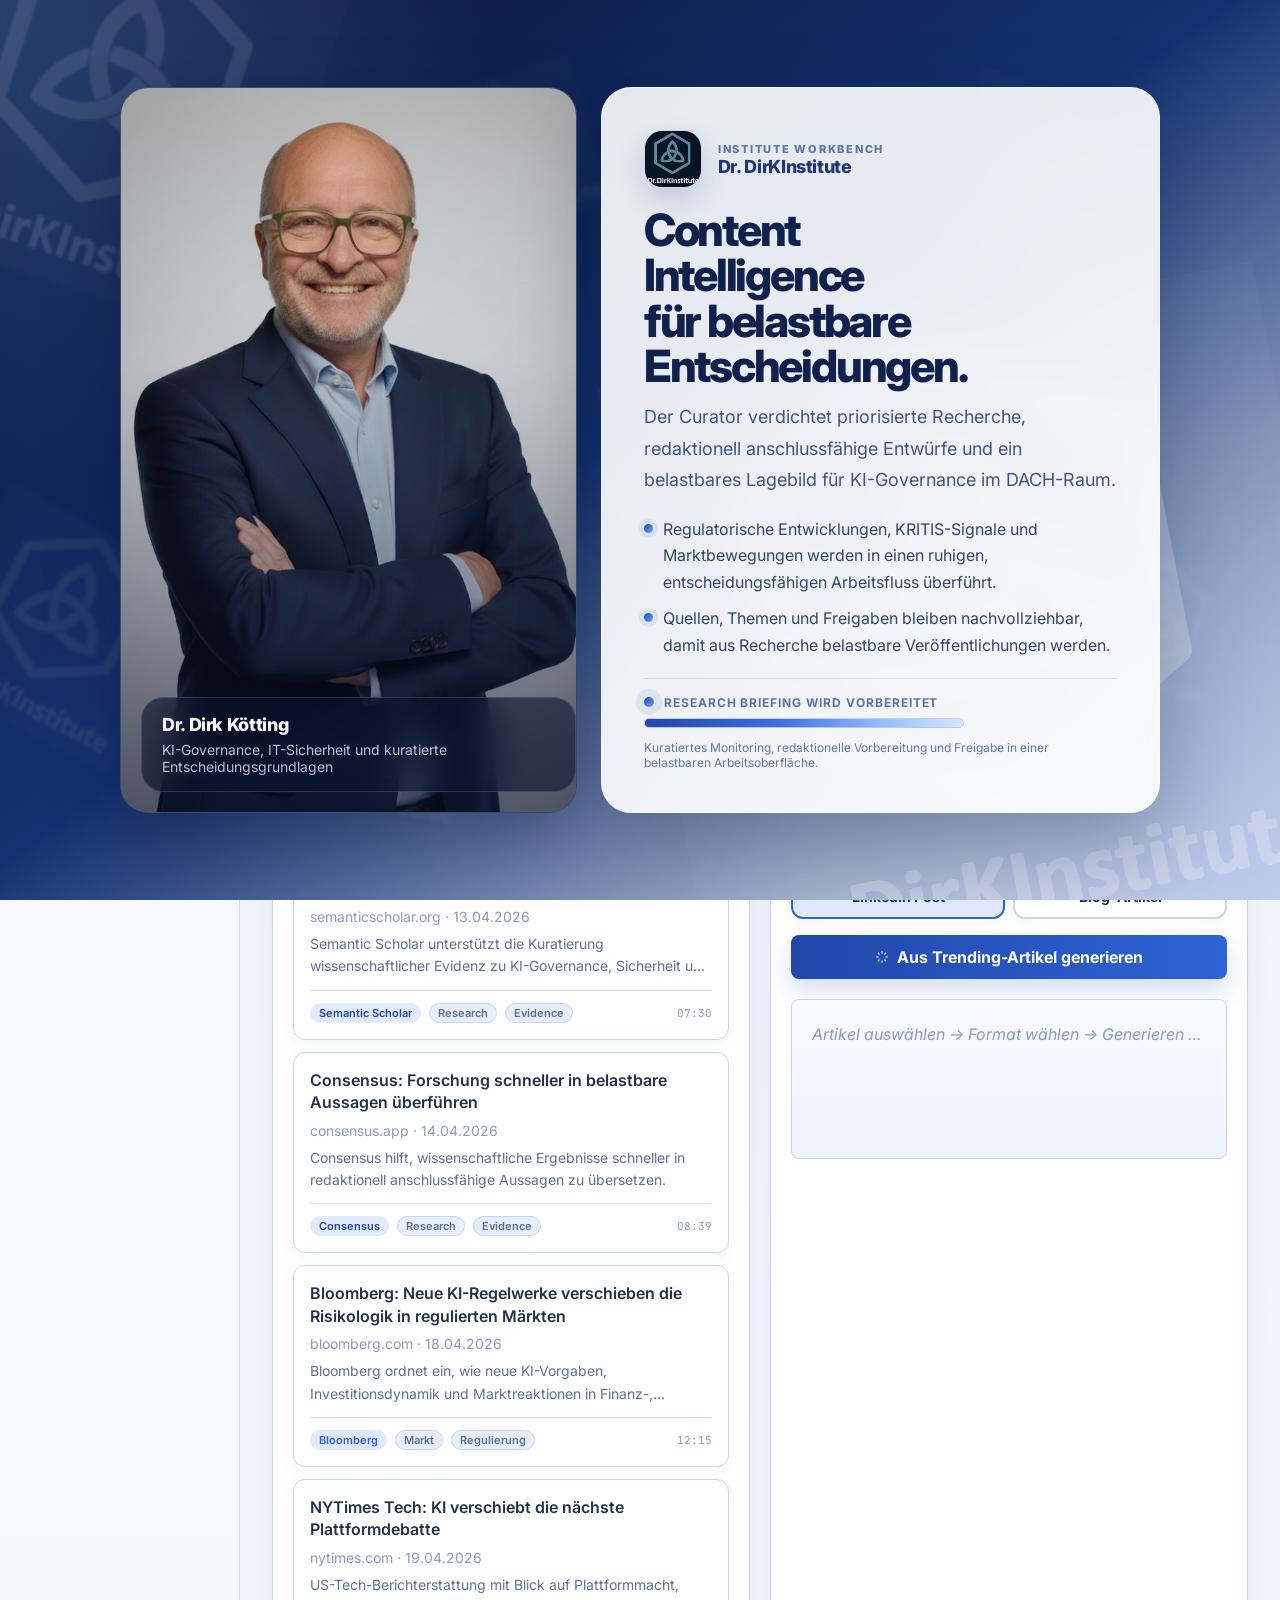
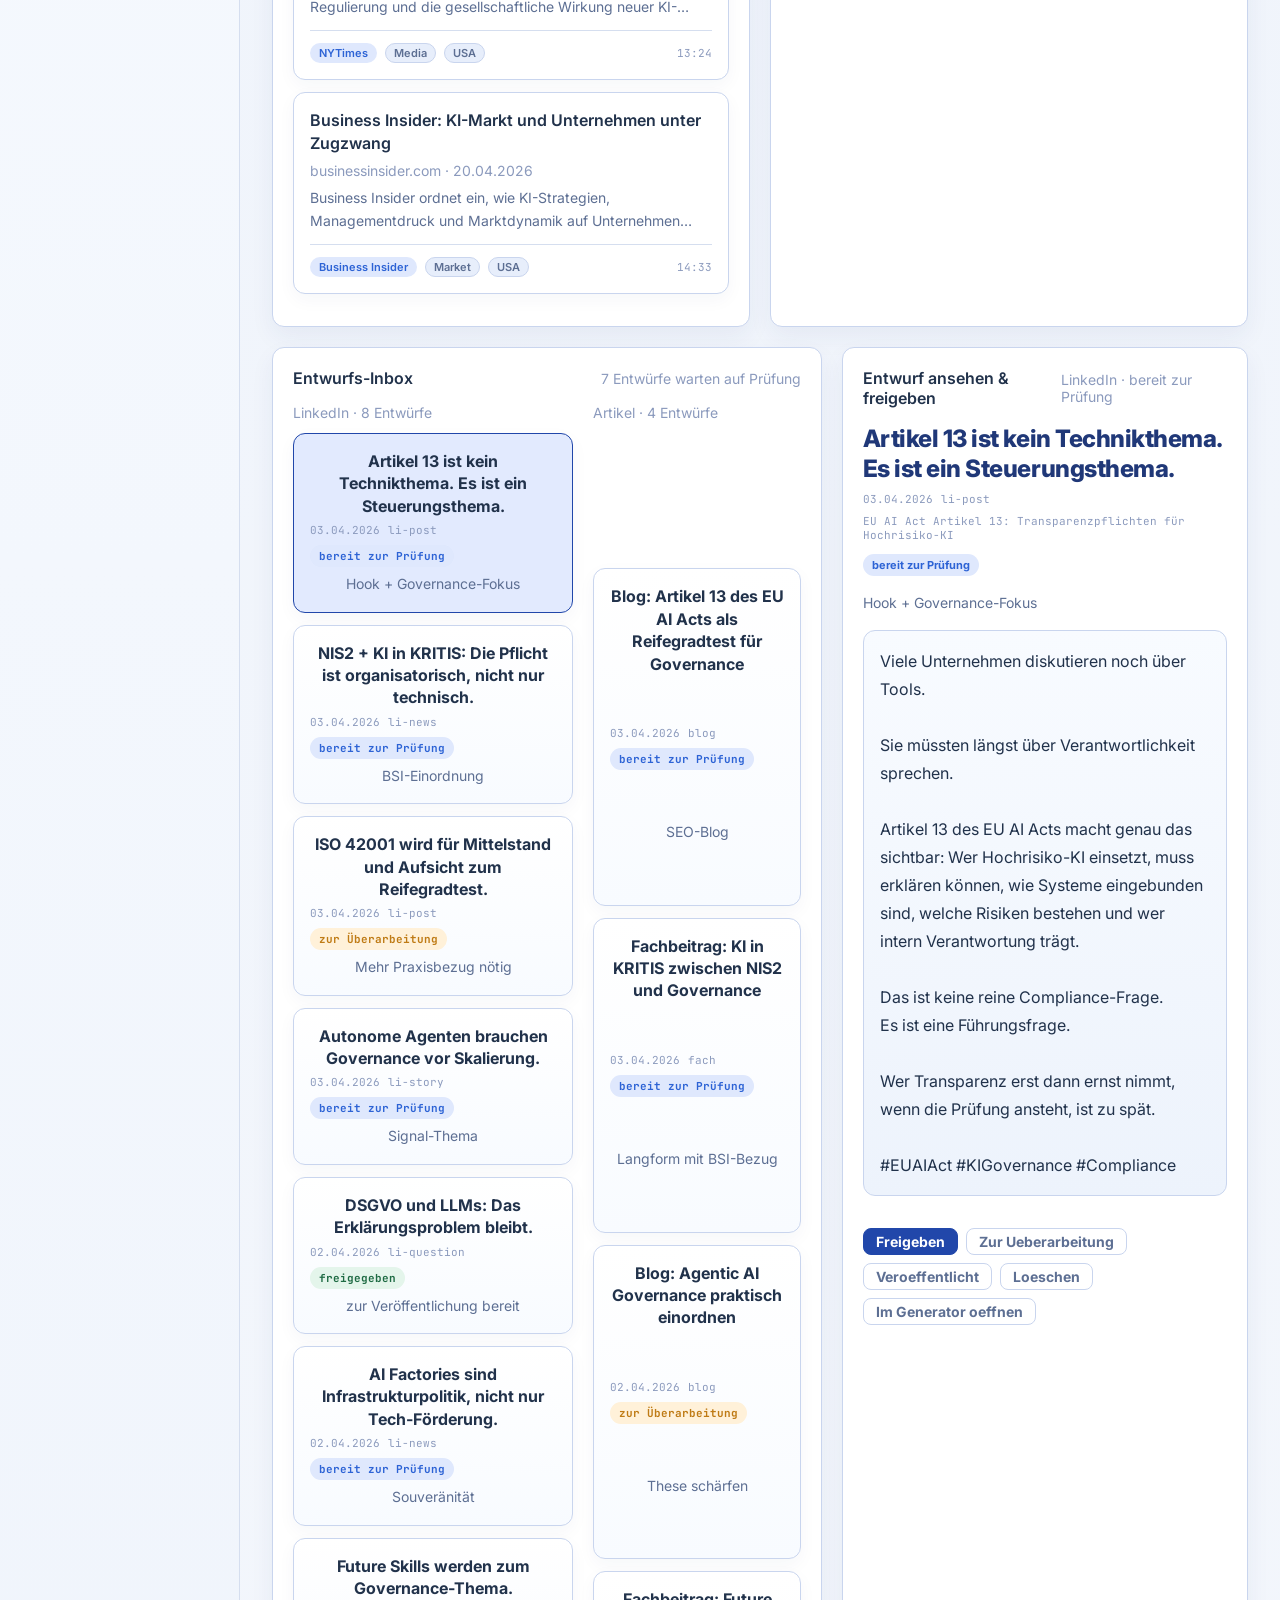
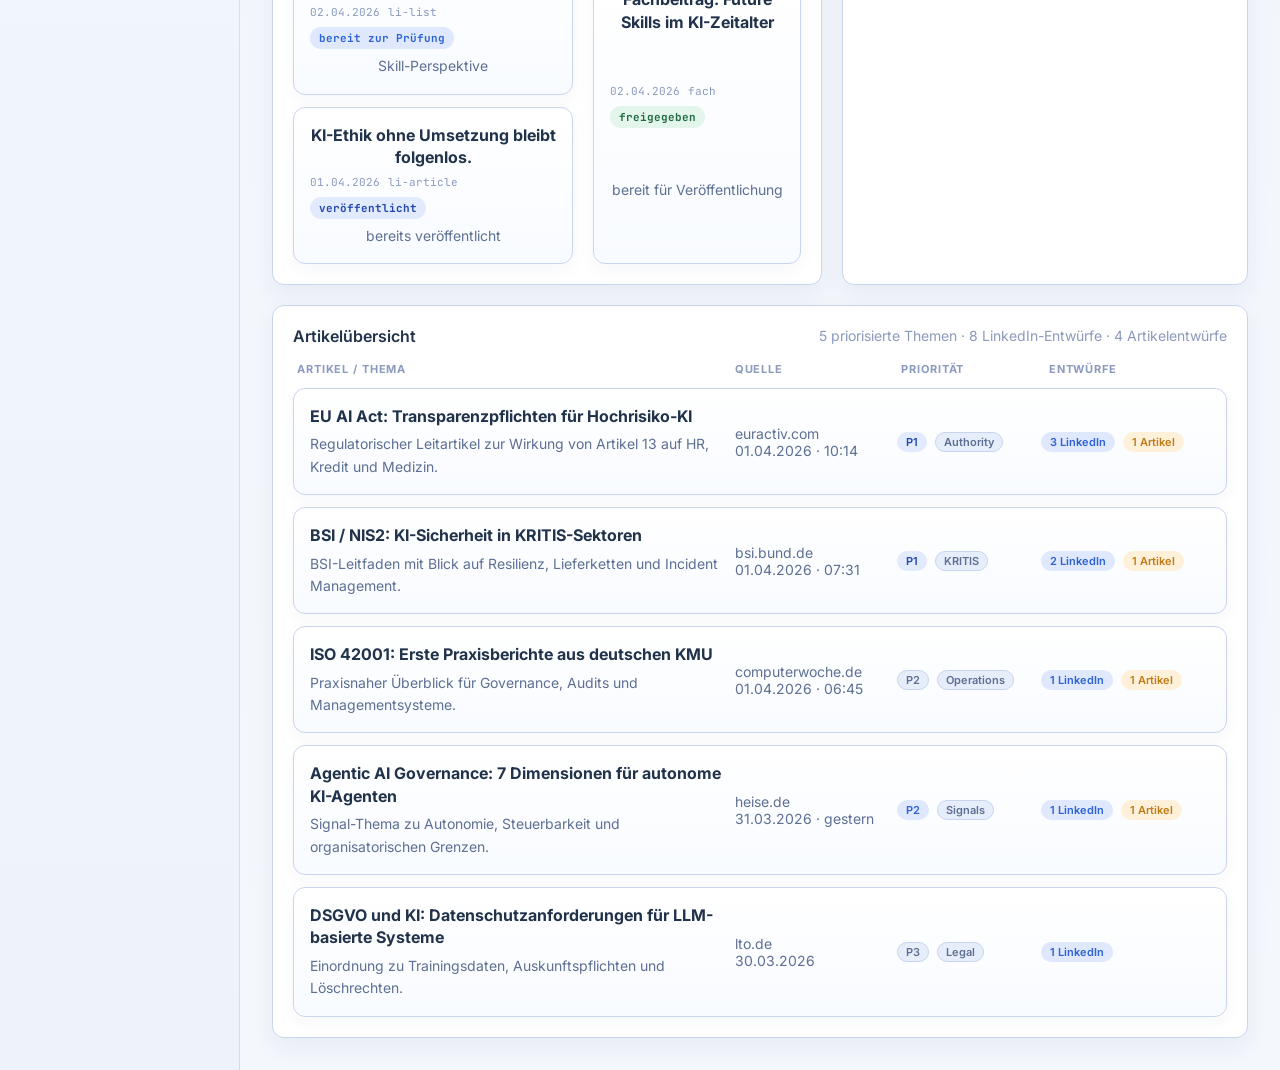
==== index.html @ 3368ce38 "Auto-generate inbox cards for tracked sources" ====
<!DOCTYPE html>
<html lang="de" data-theme="light">
<head>
<meta charset="UTF-8">
<meta name="viewport" content="width=device-width, initial-scale=1.0">
<title>KI Governance Curator</title>
<link rel="icon" type="image/png" href="./assets/favicon.png">
<link rel="preconnect" href="https://fonts.googleapis.com">
<link rel="preconnect" href="https://fonts.gstatic.com" crossorigin>
<link href="https://fonts.googleapis.com/css2?family=Inter:wght@300..700&family=JetBrains+Mono:wght@400;600&display=swap" rel="stylesheet">
<style>
:root,[data-theme="light"]{
  --color-bg:#eef3fb;--color-surface:#ffffff;--color-surface-2:#f8faff;
  --color-surface-offset:#e7eefb;--color-surface-dynamic:#dfe8f8;
  --color-divider:#d5deef;--color-border:#c9d5ee;
  --color-text:#21324b;--color-text-muted:#5d6f93;--color-text-faint:#8b9abd;
  --color-text-inverse:#ffffff;
  --color-primary:#2147aa;--color-primary-hover:#18378a;--color-primary-hl:#e2eafe;
  --color-blue:#2d63d5;--color-blue-hover:#214fb3;--color-blue-hl:#dfe8fd;
  --color-gold:#bf7b15;--color-gold-hl:#fff1d9;
  --shadow-sm:0 10px 24px rgba(27,53,120,0.06);
  --shadow-md:0 18px 36px rgba(27,53,120,0.12);
  --radius-sm:0.375rem;--radius-md:0.5rem;--radius-lg:0.75rem;--radius-xl:1rem;--radius-full:9999px;
  --font-body:'Inter','Helvetica Neue',sans-serif;--font-mono:'JetBrains Mono',monospace;
  --text-xs:clamp(0.75rem,0.7rem + 0.25vw,0.875rem);
  --text-sm:clamp(0.875rem,0.8rem + 0.35vw,1rem);
  --text-base:clamp(1rem,0.95rem + 0.25vw,1.125rem);
  --text-lg:clamp(1.125rem,1rem + 0.75vw,1.5rem);
  --text-xl:clamp(1.5rem,1.2rem + 1.25vw,2.25rem);
  --space-1:.25rem;--space-2:.5rem;--space-3:.75rem;--space-4:1rem;
  --space-5:1.25rem;--space-6:1.5rem;--space-8:2rem;--space-10:2.5rem;--space-12:3rem;
  --t:180ms cubic-bezier(0.16,1,0.3,1);
}
[data-theme="dark"]{
  --color-bg:#0f1730;--color-surface:#162042;--color-surface-2:#1a2954;
  --color-surface-offset:#22315e;--color-surface-dynamic:#2b3d72;
  --color-divider:#32457f;--color-border:#3d5190;
  --color-text:#eef3ff;--color-text-muted:#b6c4ea;--color-text-faint:#7f92c7;
  --color-text-inverse:#ffffff;
  --color-primary:#7ea2ff;--color-primary-hover:#6890f4;--color-primary-hl:#20346c;
  --color-blue:#9ab7ff;--color-blue-hover:#80a3ff;--color-blue-hl:#223765;
  --color-gold:#f0bc5a;--color-gold-hl:#4f3b16;
  --shadow-sm:0 10px 24px rgba(0,0,0,0.22);--shadow-md:0 18px 36px rgba(0,0,0,0.3);
}
*,*::before,*::after{box-sizing:border-box;margin:0;padding:0;}
html{-webkit-font-smoothing:antialiased;scroll-behavior:smooth;}
body{min-height:100dvh;font-family:var(--font-body);font-size:var(--text-sm);color:var(--color-text);background:var(--color-bg);display:flex;flex-direction:column;}
a,button,[role="button"],input,select,textarea{transition:color var(--t),background var(--t),border-color var(--t),box-shadow var(--t);}
button{cursor:pointer;background:none;border:none;font:inherit;color:inherit;}
input,select,textarea{font:inherit;color:inherit;}
h1,h2,h3,h4{text-wrap:balance;line-height:1.2;}

.splash-active{overflow:hidden;}
.splash-screen{position:fixed;inset:0;z-index:2400;display:grid;place-items:center;padding:var(--space-6);overflow:hidden;background:
  radial-gradient(circle at top left, rgba(108,165,255,0.28), transparent 32%),
  radial-gradient(circle at bottom right, rgba(33,71,170,0.24), transparent 30%),
  linear-gradient(145deg, #09132f 0%, #133271 48%, #eff4ff 100%);
  transition:opacity .7s ease, visibility .7s ease;
}
.splash-screen.is-hidden{opacity:0;visibility:hidden;pointer-events:none;}
.splash-watermark{position:absolute;aspect-ratio:1/1;filter:grayscale(1) brightness(1.85) contrast(1.12);mix-blend-mode:screen;pointer-events:none;transform-origin:center;z-index:0;}
.splash-watermark.primary{right:-3vw;bottom:-8vh;width:min(52vw,680px);opacity:.25;filter:grayscale(1) brightness(2.05) contrast(1.16);transform:rotate(-11deg);}
.splash-watermark.secondary{left:-6vw;top:-9vh;width:min(32vw,380px);opacity:.13;filter:grayscale(1) brightness(1.7) contrast(1.02) blur(1px);transform:rotate(18deg);}
.splash-watermark.tertiary{right:28vw;top:32vh;width:min(18vw,220px);opacity:.1;filter:grayscale(1) brightness(1.65) contrast(1) blur(1.5px);transform:rotate(-6deg);}
.splash-watermark.quaternary{left:18vw;bottom:8vh;width:min(22vw,260px);opacity:.09;filter:grayscale(1) brightness(1.6) contrast(.98) blur(2px);transform:rotate(10deg);}
.splash-watermark.quinary{right:12vw;top:10vh;width:min(16vw,180px);opacity:.11;filter:grayscale(1) brightness(1.8) contrast(1.04) blur(.8px);transform:rotate(22deg);}
.splash-watermark.senary{left:34vw;top:8vh;width:min(14vw,160px);opacity:.08;filter:grayscale(1) brightness(1.55) contrast(.96) blur(2px);transform:rotate(-18deg);}
.splash-watermark.septenary{left:-4vw;bottom:18vh;width:min(20vw,220px);opacity:.09;filter:grayscale(1) brightness(1.62) contrast(.98) blur(1.6px);transform:rotate(28deg);}
.splash-watermark.octonary{right:4vw;bottom:22vh;width:min(13vw,150px);opacity:.08;filter:grayscale(1) brightness(1.55) contrast(.96) blur(2.2px);transform:rotate(14deg);}
.splash-watermark img{width:100%;height:100%;object-fit:contain;display:block;}
.splash-shell{position:relative;z-index:1;width:min(1040px,100%);display:grid;grid-template-columns:minmax(260px,.9fr) minmax(320px,1.1fr);gap:var(--space-6);align-items:stretch;}
.splash-logo-stage{position:relative;min-height:460px;border-radius:28px;overflow:hidden;border:1px solid rgba(255,255,255,0.16);background:
  radial-gradient(circle at 50% 44%, rgba(180,207,255,0.34), transparent 24%),
  radial-gradient(circle at 50% 50%, rgba(83,124,221,0.28), transparent 46%),
  linear-gradient(160deg, rgba(10,23,58,0.98) 0%, rgba(20,45,102,0.94) 52%, rgba(14,30,69,0.98) 100%);
  box-shadow:0 28px 70px rgba(3,11,35,0.34);display:none;padding:var(--space-8);align-items:center;justify-items:center;
}
.splash-logo-glow{position:absolute;inset:16% 16%;border-radius:999px;background:radial-gradient(circle, rgba(158,191,255,0.38) 0%, rgba(158,191,255,0.12) 38%, transparent 72%);filter:blur(18px);}
.splash-logo-stack{position:relative;z-index:1;display:grid;justify-items:center;align-content:center;gap:var(--space-6);width:min(100%,760px);text-align:center;}
.splash-logo-hero{display:grid;place-items:center;width:min(100%,320px);aspect-ratio:1/1;border-radius:32px;border:1px solid rgba(255,255,255,0.14);background:rgba(255,255,255,0.06);backdrop-filter:blur(10px);box-shadow:inset 0 0 0 1px rgba(255,255,255,0.05), 0 22px 44px rgba(5,14,41,0.34);}
.splash-logo-hero img{width:min(64%,220px);aspect-ratio:1/1;object-fit:contain;filter:drop-shadow(0 18px 34px rgba(132,174,255,0.24));}
.splash-logo-copy{display:grid;gap:10px;max-width:40ch;justify-items:center;}
.splash-logo-title{font-size:clamp(1.35rem,1.1rem + .8vw,1.95rem);font-weight:800;letter-spacing:-.03em;color:#f4f7ff;}
.splash-logo-text{font-size:var(--text-sm);line-height:1.65;color:rgba(244,247,255,0.78);}
.splash-logo-content{display:grid;gap:var(--space-5);width:min(100%,700px);padding:clamp(1.5rem,1rem + 1vw,2.25rem);border-radius:30px;background:rgba(255,255,255,0.9);border:1px solid rgba(255,255,255,0.48);backdrop-filter:blur(20px);box-shadow:0 30px 80px rgba(8,18,48,0.26);text-align:left;}
.splash-logo-content .splash-brand,
.splash-logo-content .splash-copy,
.splash-logo-content .splash-points,
.splash-logo-content .splash-footer{width:100%;}
.splash-logo-only .splash-shell{grid-template-columns:minmax(0,1fr);justify-items:center;}
.splash-logo-only .splash-logo-stage{display:grid;width:min(100%,900px);padding:clamp(2rem,1.25rem + 2vw,3rem);}
.splash-logo-only .splash-logo-stack{width:min(100%,760px);gap:var(--space-8);}
.splash-logo-only .splash-logo-content{gap:var(--space-5);width:min(100%,640px);padding:0;background:none;border:none;backdrop-filter:none;box-shadow:none;text-align:center;}
.splash-logo-only .splash-logo-content .splash-brand{display:none;}
.splash-logo-only .splash-logo-content .splash-copy{justify-items:center;}
.splash-logo-only .splash-logo-content .splash-title{max-width:10ch;color:#f4f7ff;text-shadow:0 10px 34px rgba(5,14,41,0.28);}
.splash-logo-only .splash-logo-content .splash-text{max-width:34ch;text-align:center;color:rgba(244,247,255,0.86);}
.splash-logo-only .splash-logo-content .splash-points{width:min(100%,560px);justify-self:center;}
.splash-logo-only .splash-logo-content .splash-point{text-align:left;color:rgba(244,247,255,0.82);}
.splash-logo-only .splash-logo-content .splash-point::before{box-shadow:0 0 0 5px rgba(108,165,255,0.18);}
.splash-logo-only .splash-logo-content .splash-footer{width:min(100%,560px);justify-self:center;}
.splash-logo-only .splash-logo-content .splash-status-line{color:#9ebeff;}
.splash-logo-only .splash-logo-content .splash-meta{color:rgba(244,247,255,0.68);}
.splash-logo-only .splash-logo-content .splash-progress{background:linear-gradient(180deg,rgba(88,115,185,.44) 0%, rgba(121,149,220,.28) 100%);border-color:rgba(159,191,255,.24);}
.splash-logo-only .splash-portrait{display:none;}
.splash-logo-only .splash-logo-stage{display:grid;}
.splash-logo-only .splash-card{display:none;}
.splash-portrait{position:relative;min-height:460px;border-radius:28px;overflow:hidden;border:1px solid rgba(255,255,255,0.16);background:#132858;box-shadow:0 28px 70px rgba(3,11,35,0.34);}
.splash-portrait img{width:100%;height:100%;object-fit:cover;display:block;}
.splash-portrait::after{content:"";position:absolute;inset:0;background:linear-gradient(180deg, rgba(9,19,47,0.02) 0%, rgba(9,19,47,0.12) 38%, rgba(9,19,47,0.56) 100%);}
.splash-portrait-badge{position:absolute;left:var(--space-5);bottom:var(--space-5);z-index:1;display:grid;gap:6px;padding:var(--space-4) var(--space-5);border-radius:22px;background:rgba(9,19,47,0.58);backdrop-filter:blur(18px);border:1px solid rgba(255,255,255,0.14);color:#f4f7ff;}
.splash-portrait-badge strong{font-size:var(--text-base);font-weight:800;letter-spacing:-.02em;}
.splash-portrait-badge span{font-size:var(--text-xs);color:rgba(244,247,255,0.76);}
.splash-card{display:grid;gap:var(--space-5);align-content:center;padding:clamp(1.5rem, 1rem + 2vw, 2.75rem);border-radius:30px;background:rgba(255,255,255,0.9);border:1px solid rgba(255,255,255,0.48);backdrop-filter:blur(20px);box-shadow:0 30px 80px rgba(8,18,48,0.26);}
.splash-brand{display:flex;align-items:center;gap:var(--space-4);}
.splash-brand img{width:58px;height:58px;border-radius:18px;object-fit:cover;border:1px solid rgba(33,71,170,0.1);box-shadow:0 12px 28px rgba(26,53,125,0.18);}
.splash-kicker{font-size:11px;font-weight:800;letter-spacing:.16em;text-transform:uppercase;color:#5d75b0;}
.splash-brand-name{font-size:var(--text-base);font-weight:800;color:#203878;letter-spacing:-.02em;}
.splash-title{font-size:clamp(2rem, 1.5rem + 1.6vw, 3.4rem);font-weight:800;line-height:1.02;letter-spacing:-.05em;color:#0f214c;max-width:12ch;}
.splash-copy{display:grid;gap:var(--space-3);}
.splash-text{font-size:var(--text-base);line-height:1.75;color:#42557f;max-width:52ch;}
.splash-points{display:grid;gap:10px;}
.splash-point{display:flex;align-items:flex-start;gap:10px;font-size:var(--text-sm);line-height:1.65;color:#314669;}
.splash-point::before{content:"";width:9px;height:9px;border-radius:999px;flex:0 0 auto;margin-top:8px;background:linear-gradient(135deg,#2147aa,#6ca5ff);box-shadow:0 0 0 5px rgba(33,71,170,0.08);}
.splash-footer{display:flex;flex-wrap:wrap;align-items:center;justify-content:space-between;gap:var(--space-3);padding-top:var(--space-4);border-top:1px solid rgba(33,71,170,0.12);}
.splash-status{display:grid;gap:8px;min-width:min(320px,100%);}
.splash-status-line{display:flex;align-items:center;gap:10px;font-size:12px;font-weight:700;letter-spacing:.08em;text-transform:uppercase;color:#5a72a8;}
.splash-status-dot{width:10px;height:10px;border-radius:999px;background:linear-gradient(135deg,#2147aa,#6ca5ff);box-shadow:0 0 0 8px rgba(33,71,170,0.08);animation:pulse 1.4s ease-in-out infinite;}
.splash-progress{height:10px;border-radius:999px;background:linear-gradient(180deg,rgba(207,219,247,.98) 0%, rgba(224,233,251,.9) 100%);overflow:hidden;border:1px solid rgba(111,142,214,.28);box-shadow:inset 0 1px 3px rgba(26,53,125,.08);}
.splash-progress > span{display:block;width:100%;height:100%;background:linear-gradient(90deg,#2147aa 0%, #3c6ee0 42%, #8eb7ff 72%, #d9e6ff 100%);box-shadow:0 0 18px rgba(76,120,226,.35);transform-origin:left center;animation:splashLoad 5s cubic-bezier(0.16,1,0.3,1) forwards;}
.splash-meta{font-size:12px;color:#6077ab;}
@keyframes splashLoad{0%{transform:scaleX(.08);opacity:.35;}100%{transform:scaleX(1);opacity:1;}}

.app-layout{display:grid;grid-template-columns:240px 1fr;grid-template-rows:56px 1fr;min-height:100dvh;}
.topbar{grid-column:1/-1;display:flex;align-items:center;justify-content:space-between;padding:0 var(--space-6);border-bottom:1px solid rgba(255,255,255,0.18);background:linear-gradient(90deg,#1c338b 0%,#2b5fd3 100%);box-shadow:0 12px 28px rgba(22,54,130,0.18);color:var(--color-text-inverse);position:sticky;top:0;z-index:100;--color-text-muted:rgba(255,255,255,0.82);--color-text-faint:rgba(255,255,255,0.62);--color-border:rgba(255,255,255,0.18);}
.sidebar{background:linear-gradient(180deg,#f8fbff 0%,#eef3fb 100%);border-right:1px solid var(--color-divider);padding:var(--space-4) 0;overflow-y:auto;}
.main-content{background:linear-gradient(180deg,#eef3fb 0%,#f4f7fc 100%);overflow-y:auto;padding:var(--space-8);}

.topbar-logo{display:flex;align-items:center;gap:var(--space-3);font-weight:700;font-size:var(--text-sm);letter-spacing:-.01em;color:var(--color-text-inverse);}
.topbar-logo-mark{width:48px;height:48px;border-radius:14px;object-fit:cover;border:1px solid rgba(255,255,255,0.18);background:rgba(255,255,255,0.08);box-shadow:0 10px 22px rgba(10,26,72,0.18);}
.brand-lockup{display:grid;gap:2px;}
.brand-kicker{font-size:11px;letter-spacing:.08em;text-transform:uppercase;color:rgba(255,255,255,0.72);}
.brand-name{font-size:var(--text-sm);font-weight:800;line-height:1.1;}
.topbar-actions{display:flex;align-items:center;gap:var(--space-3);}
.theme-toggle{display:flex;align-items:center;justify-content:center;width:36px;height:36px;border-radius:var(--radius-md);border:1px solid var(--color-border);background:rgba(255,255,255,0.08);color:var(--color-text-inverse);backdrop-filter:blur(8px);}
.theme-toggle:hover{background:rgba(255,255,255,0.18);color:var(--color-text-inverse);}
.ghost-btn{display:flex;align-items:center;gap:var(--space-2);padding:var(--space-2) var(--space-4);border:1px solid rgba(255,255,255,0.22);background:rgba(255,255,255,0.08);color:var(--color-text-inverse);border-radius:var(--radius-md);font-size:var(--text-xs);font-weight:700;text-decoration:none;backdrop-filter:blur(8px);}
.ghost-btn:hover{background:rgba(255,255,255,0.18);color:var(--color-text-inverse);}
.run-btn{display:flex;align-items:center;gap:var(--space-2);padding:var(--space-2) var(--space-4);background:#ffffff;color:#2147aa;border-radius:var(--radius-md);font-size:var(--text-xs);font-weight:700;box-shadow:0 8px 20px rgba(12,30,79,0.14);}
.run-btn:hover{background:#eef3ff;color:#18378a;}
.status-dot{width:7px;height:7px;border-radius:var(--radius-full);background:#6fddb0;animation:pulse 1.5s ease-in-out infinite;}
@keyframes pulse{0%,100%{opacity:1;transform:scale(1)}50%{opacity:.5;transform:scale(.85)}}

.sidebar-label{font-size:var(--text-xs);font-weight:600;letter-spacing:.08em;text-transform:uppercase;color:var(--color-text-faint);padding:var(--space-3) var(--space-4) var(--space-2);}
.sidebar-item{display:flex;align-items:center;gap:var(--space-3);padding:var(--space-2) var(--space-4);font-size:var(--text-sm);color:var(--color-text-muted);cursor:pointer;border-radius:0.75rem;margin:0 0.5rem;}
.sidebar-item:hover{background:var(--color-surface-offset);color:var(--color-text);}
.sidebar-item.active{background:var(--color-primary-hl);color:var(--color-primary);font-weight:600;box-shadow:inset 3px 0 0 var(--color-primary);}
.sidebar-divider{height:1px;background:var(--color-divider);margin:var(--space-2) 0;}
.badge{display:inline-flex;align-items:center;padding:0 var(--space-2);height:18px;border-radius:var(--radius-full);font-size:11px;font-weight:700;margin-left:auto;}
.badge-p{background:var(--color-primary-hl);color:var(--color-primary);}
.badge-g{background:var(--color-gold-hl);color:var(--color-gold);}

.page-header{margin-bottom:var(--space-6);}
.page-title{font-size:var(--text-xl);font-weight:800;letter-spacing:-.02em;line-height:1.1;color:#203878;}
.page-subtitle{font-size:var(--text-sm);color:var(--color-text-muted);margin-top:var(--space-2);}

.grid-2{display:grid;grid-template-columns:1fr 1fr;gap:var(--space-5);margin-bottom:var(--space-5);}
.grid-3{display:grid;grid-template-columns:repeat(3,1fr);gap:var(--space-4);margin-bottom:var(--space-5);}
.card{background:var(--color-surface);border:1px solid var(--color-border);border-radius:var(--radius-lg);padding:var(--space-5);box-shadow:var(--shadow-sm);}
.card-header{display:flex;align-items:center;justify-content:space-between;margin-bottom:var(--space-4);}
.card-title{font-size:var(--text-sm);font-weight:600;}

.kpi-card{background:linear-gradient(180deg,#ffffff 0%,#f9fbff 100%);border:1px solid var(--color-border);border-radius:var(--radius-lg);padding:var(--space-5);box-shadow:var(--shadow-sm);}
.kpi-label{font-size:var(--text-xs);font-weight:600;letter-spacing:.06em;text-transform:uppercase;color:var(--color-text-faint);margin-bottom:var(--space-2);}
.kpi-value{font-size:var(--text-xl);font-weight:700;letter-spacing:-.03em;line-height:1;margin-bottom:var(--space-1);}
.kpi-delta{font-size:var(--text-xs);color:var(--color-blue);font-weight:600;}
.kpi-card.link-card{cursor:pointer;}
.kpi-card.link-card:hover{transform:translateY(-1px);box-shadow:var(--shadow-md);border-color:#9db3eb;}

.section-stack{display:grid;gap:var(--space-5);margin-bottom:var(--space-5);}
.draft-grid{display:grid;grid-template-columns:1.15fr .85fr;gap:var(--space-5);}
.draft-list{display:grid;gap:var(--space-3);}
.draft-item{display:grid;gap:6px;padding:var(--space-4);border-radius:var(--radius-lg);background:linear-gradient(180deg,#ffffff 0%,#f8fbff 100%);border:1px solid var(--color-border);cursor:pointer;box-shadow:0 6px 18px rgba(24,46,110,0.04);}
.draft-item:hover{box-shadow:var(--shadow-md);border-color:#9db3eb;}
.draft-item.selected{border-color:var(--color-primary);background:var(--color-primary-hl);}
.draft-item-title{font-size:var(--text-sm);font-weight:700;line-height:1.4;color:var(--color-text);}
.draft-item-meta{display:flex;flex-wrap:wrap;gap:var(--space-2);font-size:11px;color:var(--color-text-faint);font-family:var(--font-mono);}
.draft-item-text{font-size:var(--text-xs);line-height:1.6;color:var(--color-text-muted);}
.draft-detail{display:grid;gap:var(--space-4);}
.draft-detail-head{display:flex;flex-wrap:wrap;align-items:flex-start;justify-content:space-between;gap:var(--space-3);}
.draft-detail-title{font-size:var(--text-lg);font-weight:800;letter-spacing:-.02em;color:#203878;line-height:1.25;}
.draft-detail-meta{display:flex;flex-wrap:wrap;gap:var(--space-2);font-size:11px;color:var(--color-text-faint);font-family:var(--font-mono);}
.draft-detail-body{font-size:var(--text-sm);line-height:1.75;color:var(--color-text);white-space:pre-wrap;padding:var(--space-4);border-radius:var(--radius-lg);background:linear-gradient(180deg,#f8fbff 0%,#edf3fc 100%);border:1px solid var(--color-border);}
.status-chip{display:inline-flex;align-items:center;padding:0 var(--space-2);height:22px;border-radius:var(--radius-full);font-size:11px;font-weight:700;border:1px solid transparent;}
.status-chip.review{background:var(--color-blue-hl);color:var(--color-blue);}
.status-chip.revision{background:var(--color-gold-hl);color:var(--color-gold);}
.status-chip.approved{background:#e4f5eb;color:#1f6b44;}
.status-chip.published{background:var(--color-primary-hl);color:var(--color-primary);}
.micro-note{font-size:var(--text-xs);color:var(--color-text-faint);}
.overview-table{display:grid;gap:var(--space-3);}
.overview-row{display:grid;grid-template-columns:minmax(0,2.2fr) minmax(150px,.8fr) minmax(120px,.7fr) minmax(140px,.9fr);gap:var(--space-3);align-items:center;padding:var(--space-4);border:1px solid var(--color-border);border-radius:var(--radius-lg);background:linear-gradient(180deg,#ffffff 0%,#f8fbff 100%);box-shadow:0 6px 18px rgba(24,46,110,0.04);cursor:pointer;}
.overview-row:hover{box-shadow:var(--shadow-md);border-color:#9db3eb;}
.overview-row.head{cursor:default;background:transparent;box-shadow:none;padding:0 var(--space-1);border:none;}
.overview-row.head:hover{box-shadow:none;border:none;}
.overview-col-label{font-size:11px;font-weight:700;letter-spacing:.08em;text-transform:uppercase;color:var(--color-text-faint);}
.overview-title{display:grid;gap:6px;}
.overview-title strong{font-size:var(--text-sm);line-height:1.4;}
.overview-title span{font-size:var(--text-xs);line-height:1.6;color:var(--color-text-muted);}
.overview-meta{font-size:var(--text-xs);color:var(--color-text-muted);}
.overview-drafts{display:flex;flex-wrap:wrap;gap:var(--space-2);}
.source-registry{display:grid;gap:var(--space-3);}
.source-entry{padding:var(--space-4);border-radius:var(--radius-lg);border:1px solid var(--color-border);background:linear-gradient(180deg,#ffffff 0%,#f8fbff 100%);box-shadow:0 6px 18px rgba(24,46,110,0.04);}
.source-entry-top{display:flex;flex-wrap:wrap;gap:var(--space-2);align-items:center;justify-content:space-between;margin-bottom:8px;}
.source-entry-title{font-size:var(--text-sm);font-weight:700;line-height:1.4;color:var(--color-text);}
.source-entry-meta{display:flex;flex-wrap:wrap;gap:var(--space-2);}
.source-entry-desc{font-size:var(--text-xs);line-height:1.6;color:var(--color-text-muted);margin-bottom:10px;}
.source-link{display:block;font-size:12px;line-height:1.5;color:var(--color-blue);text-decoration:none;word-break:break-word;}
.source-link:hover{text-decoration:underline;}
.source-note{margin-top:var(--space-4);padding-top:var(--space-4);border-top:1px solid var(--color-divider);}
.section-actions{display:flex;flex-wrap:wrap;gap:var(--space-2);margin-top:var(--space-4);}
.inbox-banner{display:flex;flex-wrap:wrap;align-items:center;justify-content:space-between;gap:var(--space-4);padding:var(--space-5);border:1px solid var(--color-border);border-radius:var(--radius-xl);background:linear-gradient(135deg,#ffffff 0%,#eef4ff 100%);box-shadow:var(--shadow-sm);margin-bottom:var(--space-5);}
.inbox-copy{display:grid;gap:6px;max-width:56ch;}
.inbox-kicker{font-size:11px;font-weight:700;letter-spacing:.08em;text-transform:uppercase;color:var(--color-primary);}
.inbox-title{font-size:var(--text-lg);font-weight:800;letter-spacing:-.02em;color:#203878;}
.inbox-text{font-size:var(--text-sm);line-height:1.6;color:var(--color-text-muted);}
.inbox-stats{display:flex;flex-wrap:wrap;gap:var(--space-3);}
.inbox-stat{display:grid;gap:4px;min-width:110px;padding:var(--space-3) var(--space-4);border-radius:var(--radius-lg);background:#ffffff;border:1px solid var(--color-border);}
.inbox-stat-value{font-size:var(--text-lg);font-weight:800;color:var(--color-primary);line-height:1;}
.inbox-stat-label{font-size:11px;text-transform:uppercase;letter-spacing:.08em;color:var(--color-text-faint);}

@media (max-width: 980px){
  .splash-shell{grid-template-columns:1fr;}
  .splash-logo-stage,
  .splash-portrait{min-height:320px;max-height:380px;}
  .splash-card{order:-1;}
  .splash-logo-stage{padding:var(--space-6);}
  .splash-logo-hero{width:min(100%,260px);}
  .splash-logo-content{padding:var(--space-5);}
  .splash-watermark.primary{width:min(66vw,540px);right:-12vw;bottom:-5vh;opacity:.23;}
  .splash-watermark.secondary{width:min(44vw,320px);left:-10vw;top:-5vh;opacity:.12;}
  .splash-watermark.tertiary{width:min(26vw,180px);right:16vw;top:34vh;opacity:.1;}
  .splash-watermark.quaternary{width:min(28vw,190px);left:12vw;bottom:6vh;opacity:.08;}
  .splash-watermark.quinary{width:min(20vw,140px);right:8vw;top:12vh;opacity:.09;}
  .splash-watermark.senary{width:min(18vw,120px);left:30vw;top:10vh;opacity:.07;}
  .splash-watermark.septenary{width:min(24vw,160px);left:-8vw;bottom:16vh;opacity:.08;}
  .splash-watermark.octonary{width:min(16vw,110px);right:4vw;bottom:24vh;opacity:.07;}
  .overview-row{grid-template-columns:1fr;gap:10px;}
  .overview-row.head{display:none;}
}

@media (max-width: 980px){
  .draft-grid{grid-template-columns:1fr;}
}

/* FORMAT CARDS — LinkedIn-first grid */
.format-section-title{font-size:var(--text-xs);font-weight:700;letter-spacing:.08em;text-transform:uppercase;color:var(--color-text-faint);margin:var(--space-5) 0 var(--space-3);padding-bottom:var(--space-2);border-bottom:1px solid var(--color-divider);}
.format-section-title:first-child{margin-top:0;}
.format-grid{display:grid;grid-template-columns:repeat(3,1fr);gap:var(--space-3);margin-bottom:var(--space-2);}
.format-grid-2{display:grid;grid-template-columns:repeat(2,1fr);gap:var(--space-3);margin-bottom:var(--space-2);}
.format-card{border:2px solid var(--color-border);border-radius:var(--radius-lg);padding:var(--space-4) var(--space-3);cursor:pointer;text-align:center;position:relative;background:#ffffff;box-shadow:0 4px 14px rgba(24,46,110,0.04);}
.format-card:hover{border-color:oklch(from var(--color-primary) l c h/0.5);background:var(--color-surface-offset);}
.format-card.selected{border-color:var(--color-primary);background:var(--color-primary-hl);}
.format-card.li-card.selected{border-color:var(--color-blue);background:var(--color-blue-hl);}
.format-icon{font-size:1.4rem;margin-bottom:var(--space-2);}
.format-label{font-size:var(--text-xs);font-weight:700;color:var(--color-text);}
.format-desc{font-size:11px;color:var(--color-text-muted);margin-top:3px;line-height:1.4;}
.format-limit{position:absolute;top:var(--space-2);right:var(--space-2);font-size:10px;font-family:var(--font-mono);color:var(--color-text-faint);background:var(--color-surface-dynamic);padding:1px 5px;border-radius:var(--radius-sm);}

.input-group{margin-bottom:var(--space-4);}
.input-label{display:block;font-size:var(--text-xs);font-weight:600;color:var(--color-text-muted);letter-spacing:.04em;text-transform:uppercase;margin-bottom:var(--space-2);}
.input-field{width:100%;padding:var(--space-2) var(--space-3);background:var(--color-surface-2);border:1px solid var(--color-border);border-radius:var(--radius-md);font-size:var(--text-sm);color:var(--color-text);box-shadow:inset 0 1px 2px rgba(16,41,99,0.03);}
.input-field:focus{outline:2px solid var(--color-primary);outline-offset:2px;border-color:transparent;}
.input-field::placeholder{color:var(--color-text-faint);}
.input-help{display:block;margin-top:8px;font-size:11px;line-height:1.5;color:var(--color-text-faint);}

.generate-btn{display:flex;align-items:center;justify-content:center;gap:var(--space-2);width:100%;padding:var(--space-3);background:linear-gradient(90deg,#2147aa 0%,#2d63d5 100%);color:var(--color-text-inverse);border-radius:var(--radius-md);font-size:var(--text-sm);font-weight:700;margin-bottom:var(--space-5);box-shadow:0 12px 22px rgba(33,71,170,0.18);}
.generate-btn:hover{background:linear-gradient(90deg,#18378a 0%,#214fb3 100%);}

.output-wrap{background:var(--color-surface);border:1px solid var(--color-border);border-radius:var(--radius-lg);padding:var(--space-5);box-shadow:var(--shadow-sm);}
.output-header{display:flex;align-items:center;justify-content:space-between;margin-bottom:var(--space-4);}
.output-label{font-size:var(--text-xs);font-weight:700;letter-spacing:.06em;text-transform:uppercase;color:var(--color-primary);}
.output-actions{display:flex;gap:var(--space-2);}
.btn-sm{padding:var(--space-1) var(--space-3);border-radius:var(--radius-md);font-size:var(--text-xs);font-weight:700;border:1px solid var(--color-border);color:var(--color-text-muted);background:#ffffff;}
.btn-sm:hover{background:var(--color-surface-dynamic);color:var(--color-text);}
.btn-sm.p{background:var(--color-primary);color:var(--color-text-inverse);border-color:var(--color-primary);}
.btn-sm.p:hover{background:var(--color-primary-hover);}
.output-box{background:linear-gradient(180deg,#f8fbff 0%,#edf3fc 100%);border:1px solid var(--color-border);border-radius:var(--radius-md);padding:var(--space-5);min-height:280px;position:relative;}
.output-text{font-size:var(--text-sm);color:var(--color-text);line-height:1.75;white-space:pre-wrap;}
.char-count{position:absolute;bottom:var(--space-3);right:var(--space-4);font-size:11px;color:var(--color-text-faint);font-family:var(--font-mono);}

/* LI PREVIEW */
.li-preview{background:var(--color-surface-2);border:1px solid var(--color-border);border-radius:var(--radius-lg);padding:var(--space-5);margin-top:var(--space-4);box-shadow:var(--shadow-sm);}
.li-preview-header{display:flex;align-items:center;gap:var(--space-3);margin-bottom:var(--space-4);}
.li-avatar{width:44px;height:44px;border-radius:12px;object-fit:cover;border:1px solid var(--color-border);background:linear-gradient(135deg,var(--color-primary),var(--color-blue));display:flex;align-items:center;justify-content:center;font-weight:700;font-size:var(--text-sm);color:white;flex-shrink:0;}
.li-name{font-size:var(--text-sm);font-weight:600;}
.li-meta{font-size:var(--text-xs);color:var(--color-text-faint);}
.li-body{font-size:var(--text-sm);color:var(--color-text);line-height:1.7;white-space:pre-wrap;}
.li-footer{display:flex;gap:var(--space-6);margin-top:var(--space-4);padding-top:var(--space-4);border-top:1px solid var(--color-divider);}
.li-action{font-size:var(--text-xs);color:var(--color-text-faint);display:flex;align-items:center;gap:var(--space-1);}

.result-card{background:var(--color-surface);border:1px solid var(--color-border);border-radius:var(--radius-lg);padding:var(--space-4);cursor:pointer;margin-bottom:var(--space-3);box-shadow:0 6px 18px rgba(24,46,110,0.04);}
.result-card:hover{box-shadow:var(--shadow-md);border-color:#9db3eb;}
.result-title{font-size:var(--text-sm);font-weight:600;line-height:1.4;display:block;margin-bottom:var(--space-2);}
.result-source{font-size:var(--text-xs);color:var(--color-text-faint);margin-bottom:var(--space-2);}
.result-excerpt{font-size:var(--text-xs);color:var(--color-text-muted);line-height:1.6;display:-webkit-box;-webkit-line-clamp:2;-webkit-box-orient:vertical;overflow:hidden;}
.result-meta{display:flex;flex-wrap:wrap;gap:8px 12px;margin-top:10px;font-size:11px;color:var(--color-text-faint);}
.result-links{display:flex;flex-wrap:wrap;gap:10px;margin-top:10px;}
.result-link{font-size:12px;color:var(--color-blue);text-decoration:none;}
.result-link:hover{text-decoration:underline;}
.result-link-button{padding:0;border:0;background:none;font:inherit;font-size:12px;color:var(--color-blue);cursor:pointer;}
.result-link-button:hover{text-decoration:underline;}
.result-note{margin-top:8px;font-size:11px;line-height:1.6;color:var(--color-text-muted);}
.flash-focus{box-shadow:0 0 0 2px rgba(74,120,255,.18), 0 0 0 6px rgba(74,120,255,.08);transition:box-shadow .2s ease;}
.result-footer{display:flex;align-items:center;gap:var(--space-2);margin-top:var(--space-3);padding-top:var(--space-3);border-top:1px solid var(--color-divider);}
.tag{display:inline-flex;align-items:center;padding:0 var(--space-2);height:20px;border-radius:var(--radius-full);font-size:11px;font-weight:600;background:var(--color-surface-offset);color:var(--color-text-muted);border:1px solid var(--color-border);}
.tag.p{background:var(--color-primary-hl);color:var(--color-primary);border-color:transparent;}
.tag.b{background:var(--color-blue-hl);color:var(--color-blue);border-color:transparent;}
.tag.g{background:var(--color-gold-hl);color:var(--color-gold);border-color:transparent;}
.result-date{font-size:11px;color:var(--color-text-faint);font-family:var(--font-mono);margin-left:auto;}

.research-progress{background:linear-gradient(180deg,#ffffff 0%,#f7faff 100%);border:1px solid var(--color-border);border-radius:var(--radius-xl);padding:var(--space-5);box-shadow:var(--shadow-sm);margin-bottom:var(--space-6);}
.research-progress-top{display:flex;align-items:flex-start;justify-content:space-between;gap:var(--space-4);margin-bottom:var(--space-4);}
.research-progress-copy{display:grid;gap:var(--space-2);}
.research-progress-label{font-size:var(--text-xs);font-weight:700;letter-spacing:.08em;text-transform:uppercase;color:var(--color-primary);}
.research-progress-title{font-size:var(--text-lg);font-weight:700;letter-spacing:-.02em;color:#203878;}
.research-progress-detail{font-size:var(--text-sm);line-height:1.6;color:var(--color-text-muted);max-width:62ch;}
.research-progress-percent{display:flex;flex-direction:column;align-items:flex-end;gap:4px;min-width:72px;}
.research-progress-value{font-size:clamp(1.5rem,1.2rem + 1vw,2.25rem);line-height:1;font-weight:800;letter-spacing:-.04em;color:var(--color-primary);}
.research-progress-caption{font-size:11px;font-family:var(--font-mono);color:var(--color-text-faint);text-transform:uppercase;letter-spacing:.08em;}
.progress-bar{height:10px;background:#dbe5f8;border-radius:var(--radius-full);overflow:hidden;position:relative;}
.progress-fill{height:100%;background:linear-gradient(90deg,#2147aa 0%,#2d63d5 48%,#6ca5ff 100%);border-radius:var(--radius-full);width:0%;transition:width .45s ease;}
.progress-meta{display:flex;flex-wrap:wrap;gap:var(--space-3);margin:var(--space-4) 0;}
.progress-pill{display:inline-flex;align-items:center;gap:8px;padding:8px 12px;border-radius:999px;background:var(--color-surface-offset);border:1px solid var(--color-border);font-size:var(--text-xs);font-weight:600;color:var(--color-text-muted);}
.progress-pill strong{font-family:var(--font-mono);font-size:12px;color:var(--color-text);}
.progress-steps{display:grid;grid-template-columns:repeat(4,minmax(0,1fr));gap:var(--space-3);}
.progress-step{padding:var(--space-3);border-radius:var(--radius-lg);background:#f8fbff;border:1px solid var(--color-border);display:grid;gap:6px;min-height:94px;}
.progress-step-kicker{font-size:11px;font-family:var(--font-mono);color:var(--color-text-faint);text-transform:uppercase;letter-spacing:.08em;}
.progress-step-title{font-size:var(--text-xs);font-weight:700;color:var(--color-text);}
.progress-step-text{font-size:11px;line-height:1.5;color:var(--color-text-muted);}
.progress-step.active{background:linear-gradient(180deg,#edf3ff 0%,#e3ecff 100%);border-color:#9bb4ef;box-shadow:inset 0 0 0 1px rgba(33,71,170,0.08);}
.progress-step.complete{background:linear-gradient(180deg,#eef8f3 0%,#e0f3e8 100%);border-color:#a8d8bb;}
.progress-step.complete .progress-step-kicker,.progress-step.complete .progress-step-title{color:#1f6b44;}

@media (max-width: 980px){
  .research-progress-top{flex-direction:column;}
  .research-progress-percent{align-items:flex-start;}
  .progress-steps{grid-template-columns:repeat(2,minmax(0,1fr));}
}

@media (max-width: 640px){
  .splash-screen{padding:var(--space-4);}
  .splash-watermark.primary{width:88vw;right:-24vw;bottom:0;opacity:.2;}
  .splash-watermark.secondary{width:54vw;left:-18vw;top:-1vh;opacity:.1;}
  .splash-watermark.tertiary{width:34vw;right:8vw;top:38vh;opacity:.09;}
  .splash-watermark.quaternary{width:32vw;left:6vw;bottom:12vh;opacity:.08;}
  .splash-watermark.quinary{width:26vw;right:10vw;top:18vh;opacity:.08;}
  .splash-watermark.senary{width:22vw;left:24vw;top:12vh;opacity:.07;}
  .splash-watermark.septenary{width:28vw;left:-10vw;bottom:18vh;opacity:.08;}
  .splash-watermark.octonary{width:18vw;right:3vw;bottom:26vh;opacity:.07;}
  .splash-card{padding:var(--space-5);}
  .splash-brand{align-items:flex-start;}
  .splash-brand img{width:52px;height:52px;}
  .splash-logo-stage{padding:var(--space-5);}
  .splash-logo-hero{width:min(100%,220px);}
  .splash-logo-hero img{width:min(58%,180px);}
  .splash-logo-content{padding:var(--space-4);}
  .splash-title{max-width:none;}
  .splash-footer{align-items:flex-start;}
  .progress-steps{grid-template-columns:1fr;}
}

.tab-content{display:none;}
.tab-content.active{display:block;}

::-webkit-scrollbar{width:5px;height:5px;}
::-webkit-scrollbar-track{background:transparent;}
::-webkit-scrollbar-thumb{background:var(--color-border);border-radius:3px;}
</style>
</head>
<body>
<div class="splash-screen" id="splash-screen" aria-hidden="true">
  <div class="splash-watermark primary">
    <img src="./assets/Logo.jpg" alt="">
  </div>
  <div class="splash-watermark secondary">
    <img src="./assets/Logo.jpg" alt="">
  </div>
  <div class="splash-watermark tertiary">
    <img src="./assets/Logo.jpg" alt="">
  </div>
  <div class="splash-watermark quaternary">
    <img src="./assets/Logo.jpg" alt="">
  </div>
  <div class="splash-watermark quinary">
    <img src="./assets/Logo.jpg" alt="">
  </div>
  <div class="splash-watermark senary">
    <img src="./assets/Logo.jpg" alt="">
  </div>
  <div class="splash-watermark septenary">
    <img src="./assets/Logo.jpg" alt="">
  </div>
  <div class="splash-watermark octonary">
    <img src="./assets/Logo.jpg" alt="">
  </div>
  <div class="splash-shell">
    <div class="splash-logo-stage">
      <div class="splash-logo-glow"></div>
      <div class="splash-logo-stack">
        <div class="splash-logo-hero">
          <img src="./assets/Logo.jpg" alt="Dr. DirKInstitute Logo">
        </div>
        <div class="splash-logo-copy">
          <div class="splash-logo-title">Dr. DirKInstitute</div>
          <div class="splash-logo-text">KI-Governance, IT-Sicherheit und kuratierte Entscheidungsgrundlagen</div>
        </div>
        <div class="splash-logo-content">
          <div class="splash-brand">
            <img src="./assets/Logo.jpg" alt="Dr. DirKInstitute Logo">
            <div>
              <div class="splash-kicker">Institute Workbench</div>
              <div class="splash-brand-name">Dr. DirKInstitute</div>
            </div>
          </div>
          <div class="splash-copy">
            <h1 class="splash-title">Content Intelligence für belastbare Entscheidungen.</h1>
            <p class="splash-text">Der Curator verdichtet priorisierte Recherche, redaktionell anschlussfähige Entwürfe und ein belastbares Lagebild für KI-Governance im DACH-Raum.</p>
          </div>
          <div class="splash-points">
            <div class="splash-point">Regulatorische Entwicklungen, KRITIS-Signale und Marktbewegungen werden in einen ruhigen, entscheidungsfähigen Arbeitsfluss überführt.</div>
            <div class="splash-point">Quellen, Themen und Freigaben bleiben nachvollziehbar, damit aus Recherche belastbare Veröffentlichungen werden.</div>
          </div>
          <div class="splash-footer">
            <div class="splash-status">
              <div class="splash-status-line"><span class="splash-status-dot"></span>Research Briefing wird vorbereitet</div>
              <div class="splash-progress"><span></span></div>
            </div>
            <div class="splash-meta">Kuratiertes Monitoring, redaktionelle Vorbereitung und Freigabe in einer belastbaren Arbeitsoberfläche.</div>
          </div>
        </div>
      </div>
    </div>
    <div class="splash-portrait">
      <img src="./assets/dirk-portrait.jpg" alt="Dr. Dirk Kötting Portrait">
      <div class="splash-portrait-badge">
        <strong>Dr. Dirk K&ouml;tting</strong>
        <span>KI-Governance, IT-Sicherheit und kuratierte Entscheidungsgrundlagen</span>
      </div>
    </div>
    <div class="splash-card">
      <div class="splash-brand">
        <img src="./assets/Logo.jpg" alt="Dr. DirKInstitute Logo">
        <div>
          <div class="splash-kicker">Institute Workbench</div>
          <div class="splash-brand-name">Dr. DirKInstitute</div>
        </div>
      </div>
      <div class="splash-copy">
        <h1 class="splash-title">Content Intelligence für belastbare Entscheidungen.</h1>
        <p class="splash-text">Der Curator verdichtet priorisierte Recherche, redaktionell anschlussfähige Entwürfe und ein belastbares Lagebild für KI-Governance im DACH-Raum.</p>
      </div>
      <div class="splash-points">
        <div class="splash-point">Regulatorische Entwicklungen, KRITIS-Signale und Marktbewegungen werden in einen ruhigen, entscheidungsfähigen Arbeitsfluss überführt.</div>
        <div class="splash-point">Quellen, Themen und Freigaben bleiben nachvollziehbar, damit aus Recherche belastbare Veröffentlichungen werden.</div>
      </div>
      <div class="splash-footer">
        <div class="splash-status">
          <div class="splash-status-line"><span class="splash-status-dot"></span>Research Briefing wird vorbereitet</div>
          <div class="splash-progress"><span></span></div>
        </div>
        <div class="splash-meta">Kuratiertes Monitoring, redaktionelle Vorbereitung und Freigabe in einer belastbaren Arbeitsoberfläche.</div>
      </div>
    </div>
  </div>
</div>
<div class="app-layout">

  <header class="topbar">
    <div class="topbar-logo">
      <img class="topbar-logo-mark" src="./assets/Logo.jpg" alt="Dr. DirKInstitute Logo">
      <div class="brand-lockup">
        <span class="brand-kicker">Institute Workbench</span>
        <span class="brand-name">Dr. DirKInstitute · KI Governance Curator</span>
      </div>
    </div>
    <div class="topbar-actions">
      <div style="display:flex;align-items:center;gap:6px;font-size:11px;color:var(--color-text-faint)">
        <div class="status-dot"></div>
        <span id="status-text">Bereit</span>
      </div>
      <a class="ghost-btn" href="./status">
        Projektstatus
      </a>
      <button class="theme-toggle" data-theme-toggle aria-label="Theme">
        <svg width="15" height="15" viewBox="0 0 24 24" fill="none" stroke="currentColor" stroke-width="2"><path d="M21 12.79A9 9 0 1 1 11.21 3 7 7 0 0 0 21 12.79z"/></svg>
      </button>
      <button class="run-btn" id="run-btn" onclick="runResearch()">
        <svg width="13" height="13" viewBox="0 0 24 24" fill="currentColor"><polygon points="5,3 19,12 5,21"/></svg>
        Recherche starten
      </button>
    </div>
  </header>

  <aside class="sidebar">
    <div class="sidebar-label">Workflow</div>
    <div class="sidebar-item active" onclick="nav('dashboard',this)">
      <svg width="15" height="15" viewBox="0 0 24 24" fill="none" stroke="currentColor" stroke-width="2"><rect x="3" y="3" width="7" height="7"/><rect x="14" y="3" width="7" height="7"/><rect x="14" y="14" width="7" height="7"/><rect x="3" y="14" width="7" height="7"/></svg>
      Dashboard
    </div>
    <div class="sidebar-item" onclick="nav('results',this)">
      <svg width="15" height="15" viewBox="0 0 24 24" fill="none" stroke="currentColor" stroke-width="2"><circle cx="11" cy="11" r="8"/><path d="m21 21-4.35-4.35"/></svg>
      Recherche-Ergebnisse
      <span class="badge badge-g">47</span>
    </div>
    <div class="sidebar-item" onclick="nav('generate',this)">
      <svg width="15" height="15" viewBox="0 0 24 24" fill="none" stroke="currentColor" stroke-width="2"><path d="M12 20h9"/><path d="M16.5 3.5a2.121 2.121 0 0 1 3 3L7 19l-4 1 1-4L16.5 3.5z"/></svg>
      Inhalte generieren
    </div>
    <div class="sidebar-divider"></div>
    <div class="sidebar-label">Konfiguration</div>
    <div class="sidebar-item" onclick="nav('sources',this)">
      <svg width="15" height="15" viewBox="0 0 24 24" fill="none" stroke="currentColor" stroke-width="2"><path d="M14 2H6a2 2 0 0 0-2 2v16a2 2 0 0 0 2 2h12a2 2 0 0 0 2-2V8z"/><polyline points="14,2 14,8 20,8"/></svg>
      Quellen & Themen
      <span class="badge badge-p">12</span>
    </div>
    <div class="sidebar-item" onclick="nav('settings',this)">
      <svg width="15" height="15" viewBox="0 0 24 24" fill="none" stroke="currentColor" stroke-width="2"><circle cx="12" cy="12" r="3"/><path d="M19.07 4.93a10 10 0 0 1 0 14.14M4.93 4.93a10 10 0 0 0 0 14.14"/></svg>
      APIs & Modell
    </div>
  </aside>

  <main class="main-content">

    <!-- DASHBOARD -->
    <section class="tab-content active" id="s-dashboard">
      <div class="page-header">
        <h1 class="page-title">Content Intelligence</h1>
        <p class="page-subtitle">Priorisierte Dashboard-Ansicht · Zeigt Top-Meldungen und aktuelle Entwürfe, nicht die vollständige Recherche-Inbox</p>
        <div class="section-actions">
          <button class="btn-sm p" onclick="nav('results', document.querySelectorAll('.sidebar-item')[1])">Alle recherchierten Artikel öffnen</button>
        </div>
      </div>
      <div class="research-progress" id="research-progress" data-state="idle">
        <div class="research-progress-top">
          <div class="research-progress-copy">
            <span class="research-progress-label" id="research-label">Recherche-Status</span>
            <div class="research-progress-title" id="research-phase">Bereit für die nächste Kurationsrunde</div>
            <p class="research-progress-detail" id="research-detail">Der Curator bündelt Regulatorik, Frontier-Signale und gesellschaftliche Auswirkungen in einer nachvollziehbaren Pipeline, bevor neue Inhalte in die Inbox laufen.</p>
          </div>
          <div class="research-progress-percent">
            <span class="research-progress-value" id="research-percent">0%</span>
            <span class="research-progress-caption" id="research-caption">idle</span>
          </div>
        </div>
        <div class="progress-bar" aria-hidden="true"><div class="progress-fill" id="pfill"></div></div>
        <div class="progress-meta">
          <span class="progress-pill">Quellen <strong id="progress-sources">0</strong></span>
          <span class="progress-pill">Cluster <strong id="progress-clusters">0</strong></span>
          <span class="progress-pill">Fokus <strong id="progress-focus">Warten</strong></span>
          <span class="progress-pill">Letzter Research <strong id="last-research">01.04.2026 · 06:00</strong></span>
        </div>
        <div class="progress-steps">
          <div class="progress-step" data-step="0">
            <span class="progress-step-kicker">Schritt 1</span>
            <span class="progress-step-title">Quellen synchronisieren</span>
            <span class="progress-step-text">Authority Layer, Regulatorik und Aufsicht werden zuerst eingesammelt.</span>
          </div>
          <div class="progress-step" data-step="1">
            <span class="progress-step-kicker">Schritt 2</span>
            <span class="progress-step-title">Signale clustern</span>
            <span class="progress-step-text">Agentic AI, Infrastruktur und Marktbewegungen werden verdichtet.</span>
          </div>
          <div class="progress-step" data-step="2">
            <span class="progress-step-kicker">Schritt 3</span>
            <span class="progress-step-title">Relevanz bewerten</span>
            <span class="progress-step-text">Wirkung für Governance, KRITIS und Organisation wird priorisiert.</span>
          </div>
          <div class="progress-step" data-step="3">
            <span class="progress-step-kicker">Schritt 4</span>
            <span class="progress-step-title">Briefing aufbauen</span>
            <span class="progress-step-text">Die Recherche wird in belastbare Outputs und Entwürfe überführt.</span>
          </div>
        </div>
      </div>
      <div class="grid-3">
        <div class="kpi-card"><div class="kpi-label">Beobachtete Quellen</div><div class="kpi-value" id="kpi-s">47</div><div class="kpi-delta">Registry · Authority + Signals</div></div>
        <div class="kpi-card"><div class="kpi-label">LinkedIn-Entwürfe</div><div class="kpi-value">8</div><div class="kpi-delta">bereit zur Prüfung</div></div>
        <div class="kpi-card"><div class="kpi-label">Artikel-Entwürfe</div><div class="kpi-value">4</div><div class="kpi-delta">Blog · Fachbeitrag</div></div>
      </div>
      <div class="grid-2">
        <div class="card">
          <div class="card-header"><span class="card-title">🔥 Top-Meldungen der Inbox</span><span style="font-size:var(--text-xs);color:var(--color-text-faint)">2 von 12 kuratierten Artikeln</span></div>
          <div class="result-card" onclick="loadAndGenerate('EU AI Act Artikel 13: Transparenzpflichten für Hochrisiko-KI')">
            <span class="result-title">EU AI Act: Neue Durchführungsbestimmungen Artikel 13 veröffentlicht</span>
            <div class="result-source">euractiv.com · vor 2h</div>
            <div class="result-excerpt">Finale technische Spezifikationen für Transparenzanforderungen bei Hochrisiko-KI-Systemen – relevant für HR, Kredit, Medizin.</div>
            <div class="result-footer"><span class="tag p">EU AI Act</span><span class="tag">Compliance</span><span class="result-date">10:14</span></div>
          </div>
          <div class="result-card" onclick="loadAndGenerate('BSI NIS2 Leitfaden: KI-Sicherheit in KRITIS-Sektoren')">
            <span class="result-title">BSI veröffentlicht NIS2-Leitfaden für KI in KRITIS</span>
            <div class="result-source">bsi.bund.de · vor 5h</div>
            <div class="result-excerpt">Neue Handlungsempfehlungen für KI-Systeme in kritischen Infrastrukturen – Energie, Wasser, Gesundheit.</div>
            <div class="result-footer"><span class="tag b">NIS2</span><span class="tag">KRITIS</span><span class="result-date">07:31</span></div>
          </div>
          <div id="dashboard-top-list"></div>
        </div>
        <div class="card">
          <div class="card-header"><span class="card-title">⚡ Schnell generieren</span></div>
          <div style="display:grid;grid-template-columns:1fr 1fr;gap:var(--space-2);margin-bottom:var(--space-4)">
            <div class="format-card li-card selected" onclick="selectFmt(this,'li-post')" style="padding:var(--space-3)">
              <div class="format-icon">🔗</div>
              <div class="format-label">LinkedIn Post</div>
            </div>
            <div class="format-card" onclick="selectFmt(this,'blog')" style="padding:var(--space-3)">
              <div class="format-icon">📝</div>
              <div class="format-label">Blog-Artikel</div>
            </div>
          </div>
          <button class="generate-btn" onclick="generate('dash')">
            <svg width="14" height="14" viewBox="0 0 24 24" fill="none" stroke="currentColor" stroke-width="2"><path d="M12 2v4M12 18v4M4.93 4.93l2.83 2.83M16.24 16.24l2.83 2.83M2 12h4M18 12h4M4.93 19.07l2.83-2.83M16.24 7.76l2.83-2.83"/></svg>
            Aus Trending-Artikel generieren
          </button>
          <div class="output-box" style="min-height:160px">
            <div class="output-text" id="dash-out" style="color:var(--color-text-faint);font-style:italic">Artikel auswählen → Format wählen → Generieren …</div>
            <span class="char-count" id="dash-cc"></span>
          </div>
        </div>
      </div>
      <div class="card">
        <div class="card-header">
          <span class="card-title">Artikelübersicht</span>
          <span class="micro-note">5 priorisierte Themen · 8 LinkedIn-Entwürfe · 4 Artikelentwürfe</span>
        </div>
        <div class="overview-table">
          <div class="overview-row head">
            <div class="overview-col-label">Artikel / Thema</div>
            <div class="overview-col-label">Quelle</div>
            <div class="overview-col-label">Priorität</div>
            <div class="overview-col-label">Entwürfe</div>
          </div>
          <div class="overview-row" onclick="loadAndGenerate('EU AI Act Artikel 13: Transparenzpflichten für Hochrisiko-KI')">
            <div class="overview-title">
              <strong>EU AI Act: Transparenzpflichten für Hochrisiko-KI</strong>
              <span>Regulatorischer Leitartikel zur Wirkung von Artikel 13 auf HR, Kredit und Medizin.</span>
            </div>
            <div class="overview-meta">euractiv.com<br>01.04.2026 · 10:14</div>
            <div class="overview-drafts">
              <span class="tag p">P1</span>
              <span class="tag">Authority</span>
            </div>
            <div class="overview-drafts">
              <span class="tag b">3 LinkedIn</span>
              <span class="tag g">1 Artikel</span>
            </div>
          </div>
          <div class="overview-row" onclick="loadAndGenerate('BSI NIS2 Leitfaden: KI-Sicherheit in KRITIS-Sektoren')">
            <div class="overview-title">
              <strong>BSI / NIS2: KI-Sicherheit in KRITIS-Sektoren</strong>
              <span>BSI-Leitfaden mit Blick auf Resilienz, Lieferketten und Incident Management.</span>
            </div>
            <div class="overview-meta">bsi.bund.de<br>01.04.2026 · 07:31</div>
            <div class="overview-drafts">
              <span class="tag p">P1</span>
              <span class="tag">KRITIS</span>
            </div>
            <div class="overview-drafts">
              <span class="tag b">2 LinkedIn</span>
              <span class="tag g">1 Artikel</span>
            </div>
          </div>
          <div class="overview-row" onclick="loadAndGenerate('ISO 42001 Zertifizierung Deutschland: Erste Praxisberichte KMU')">
            <div class="overview-title">
              <strong>ISO 42001: Erste Praxisberichte aus deutschen KMU</strong>
              <span>Praxisnaher Überblick für Governance, Audits und Managementsysteme.</span>
            </div>
            <div class="overview-meta">computerwoche.de<br>01.04.2026 · 06:45</div>
            <div class="overview-drafts">
              <span class="tag">P2</span>
              <span class="tag">Operations</span>
            </div>
            <div class="overview-drafts">
              <span class="tag b">1 LinkedIn</span>
              <span class="tag g">1 Artikel</span>
            </div>
          </div>
          <div class="overview-row" onclick="loadAndGenerate('Agentic AI Governance: 7 Dimensionen für autonome KI-Agenten')">
            <div class="overview-title">
              <strong>Agentic AI Governance: 7 Dimensionen für autonome KI-Agenten</strong>
              <span>Signal-Thema zu Autonomie, Steuerbarkeit und organisatorischen Grenzen.</span>
            </div>
            <div class="overview-meta">heise.de<br>31.03.2026 · gestern</div>
            <div class="overview-drafts">
              <span class="tag b">P2</span>
              <span class="tag">Signals</span>
            </div>
            <div class="overview-drafts">
              <span class="tag b">1 LinkedIn</span>
              <span class="tag g">1 Artikel</span>
            </div>
          </div>
          <div class="overview-row" onclick="loadAndGenerate('DSGVO und KI: Datenschutz-Anforderungen für LLM-basierte Systeme 2026')">
            <div class="overview-title">
              <strong>DSGVO und KI: Datenschutzanforderungen für LLM-basierte Systeme</strong>
              <span>Einordnung zu Trainingsdaten, Auskunftspflichten und Löschrechten.</span>
            </div>
            <div class="overview-meta">lto.de<br>30.03.2026</div>
            <div class="overview-drafts">
              <span class="tag">P3</span>
              <span class="tag">Legal</span>
            </div>
            <div class="overview-drafts">
              <span class="tag b">1 LinkedIn</span>
            </div>
          </div>
        </div>
      </div>
    </section>

    <!-- RESULTS -->
    <section class="tab-content" id="s-results">
      <div class="page-header">
        <h1 class="page-title">Research Inbox</h1>
        <p class="page-subtitle">Dedizierte Artikelseite für alle kuratierten Beiträge aus der Demo-Recherche · Klick auf einen Artikel führt direkt in die Generierung</p>
      </div>
      <div class="inbox-banner">
        <div class="inbox-copy">
          <span class="inbox-kicker">Vollansicht</span>
          <div class="inbox-title">Alle recherchierten Artikel an einem Ort</div>
          <div class="inbox-text">Diese Ansicht ist die vollständige Demo-Inbox. Das Dashboard zeigt nur die priorisierten Top-Meldungen und Entwurfszahlen, nicht die gesamte Artikelliste.</div>
        </div>
        <div class="inbox-stats">
          <div class="inbox-stat">
            <span class="inbox-stat-value" id="research-total-count">13</span>
            <span class="inbox-stat-label">kuratierte Artikel</span>
          </div>
          <div class="inbox-stat">
            <span class="inbox-stat-value" id="research-linkedin-count">8</span>
            <span class="inbox-stat-label">LinkedIn-Entwürfe</span>
          </div>
          <div class="inbox-stat">
            <span class="inbox-stat-value" id="research-article-count">4</span>
            <span class="inbox-stat-label">Artikelentwürfe</span>
          </div>
        </div>
      </div>
      <div class="result-card" onclick="loadAndGenerate('EU AI Act Artikel 13: Transparenzpflichten für Hochrisiko-KI')">
        <span class="result-title">EU AI Act: Finale Durchführungsbestimmungen – Artikel 13 Transparenz für Hochrisiko-KI</span>
        <div class="result-source">euractiv.com · 01.04.2026</div>
        <div class="result-excerpt">Die finalen technischen Spezifikationen definieren Informationspflichten für Betreiber von Hochrisiko-KI in Finanz-, Gesundheits- und Personalentscheidungssystemen.</div>
        <div class="result-footer"><span class="tag p">EU AI Act</span><span class="tag">Art. 13</span><span class="tag">Compliance</span><span class="result-date">10:14</span></div>
      </div>
      <div class="result-card" onclick="loadAndGenerate('BSI NIS2 Leitfaden: KI in KRITIS – Sicherheitsanforderungen')">
        <span class="result-title">BSI Leitfaden: KI-Systeme in KRITIS – NIS2-konforme Sicherheitsanforderungen</span>
        <div class="result-source">bsi.bund.de · 01.04.2026</div>
        <div class="result-excerpt">Neue BSI-Empfehlungen für KI-Systeme in kritischen Infrastrukturen: Risikoanalyse, Incident Management, Lieferkettensicherheit.</div>
        <div class="result-footer"><span class="tag b">NIS2</span><span class="tag">KRITIS</span><span class="tag">BSI</span><span class="result-date">07:31</span></div>
      </div>
      <div class="result-card" onclick="loadAndGenerate('ISO 42001 Zertifizierung Deutschland: Erste Praxisberichte KMU')">
        <span class="result-title">Erste ISO 42001-Zertifizierungen in Deutschland: Praxisbericht und Lessons Learned</span>
        <div class="result-source">computerwoche.de · 01.04.2026</div>
        <div class="result-excerpt">Drei Mittelständler berichten über Implementierung des KI-Managementsystems nach ISO/IEC 42001 – Hürden, Aufwand, Nutzen.</div>
        <div class="result-footer"><span class="tag">ISO 42001</span><span class="tag">KMU</span><span class="tag g">Praxisbericht</span><span class="result-date">06:45</span></div>
      </div>
      <div class="result-card" onclick="loadAndGenerate('Agentic AI Governance: 7 Dimensionen für autonome KI-Agenten')">
        <span class="result-title">Agentic AI: Governance-Rahmenwerk für autonome KI-Agenten – 7 Dimensionen</span>
        <div class="result-source">heise.de · 31.03.2026</div>
        <div class="result-excerpt">Gartner-Studie liefert Governance-Framework für autonome KI-Agenten – integrierbar in bestehende Compliance-Strukturen.</div>
        <div class="result-footer"><span class="tag b">Agentic AI</span><span class="tag">Governance</span><span class="result-date">gestern</span></div>
      </div>
      <div class="result-card" onclick="loadAndGenerate('DSGVO und KI: Datenschutz-Anforderungen für LLM-basierte Systeme 2026')">
        <span class="result-title">DSGVO trifft KI: Was LLM-Betreiber 2026 wissen müssen</span>
        <div class="result-source">lto.de · 30.03.2026</div>
        <div class="result-excerpt">Neue Urteile und Leitlinien zur DSGVO-Konformität bei LLM-Systemen: Trainingsdaten, Auskunftspflichten, Löschrechte.</div>
        <div class="result-footer"><span class="tag">DSGVO</span><span class="tag p">LLM</span><span class="result-date">30.03.</span></div>
      </div>
      <div class="result-card" onclick="loadAndGenerate('EU AI Office: Neue Leitlinien für GPAI-Compliance und Modelltransparenz')">
        <span class="result-title">EU AI Office: Leitlinien konkretisieren GPAI-Compliance und Trainingsdaten-Transparenz</span>
        <div class="result-source">digital-strategy.ec.europa.eu · 29.03.2026</div>
        <div class="result-excerpt">Neue Hinweise zur Dokumentation von Basismodellen und zur Offenlegung von Trainingsdaten im Kontext des EU AI Acts.</div>
        <div class="result-footer"><span class="tag p">GPAI</span><span class="tag">AI Office</span><span class="tag">EU</span><span class="result-date">29.03.</span></div>
      </div>
      <div class="result-card" onclick="loadAndGenerate('AI Factories in Europa: Was die EuroHPC-Initiative für Souveränität bedeutet')">
        <span class="result-title">AI Factories in Europa: EuroHPC öffnet den nächsten Hebel für digitale Souveränität</span>
        <div class="result-source">eurohpc-ju.europa.eu · 28.03.2026</div>
        <div class="result-excerpt">Die europäische AI-Factories-Initiative schafft Infrastruktur für Startups, Forschung und staatliche KI-Strategien.</div>
        <div class="result-footer"><span class="tag b">Europa</span><span class="tag">Souveränität</span><span class="result-date">28.03.</span></div>
      </div>
      <div class="result-card" onclick="loadAndGenerate('WEF Future of Jobs 2025: Welche KI-Skills jetzt wirklich zählen')">
        <span class="result-title">WEF Future of Jobs 2025: Diese KI-Skills werden für Unternehmen zum Engpass</span>
        <div class="result-source">weforum.org · 27.03.2026</div>
        <div class="result-excerpt">Der Bericht zeigt, welche Future Skills in KI, Datenkompetenz und Transformation realen Marktdruck erzeugen.</div>
        <div class="result-footer"><span class="tag">Future Skills</span><span class="tag">Arbeitsmarkt</span><span class="result-date">27.03.</span></div>
      </div>
      <div class="result-card" onclick="loadAndGenerate('UNESCO KI-Ethik: Warum Governance ohne gesellschaftliche Perspektive zu kurz greift')">
        <span class="result-title">UNESCO KI-Ethik: Warum Governance ohne gesellschaftliche Perspektive zu kurz greift</span>
        <div class="result-source">unesco.org · 26.03.2026</div>
        <div class="result-excerpt">Die globale Ethik-Perspektive verschiebt den Blick von rein technischer Compliance hin zu Verantwortung, Fairness und Teilhabe.</div>
        <div class="result-footer"><span class="tag">Ethik</span><span class="tag">UNESCO</span><span class="result-date">26.03.</span></div>
      </div>
      <div class="result-card" onclick="loadAndGenerate('Semantic Scholar und Consensus: Welche Recherche-Tools Kuratoren wirklich brauchen')">
        <span class="result-title">Semantic Scholar und Consensus: Welche Recherche-Tools ein moderner Curator wirklich braucht</span>
        <div class="result-source">semanticscholar.org / consensus.app · 25.03.2026</div>
        <div class="result-excerpt">Vergleich zweier Research-Tools für evidenzbasierte Kuratierung wissenschaftlicher und regulatorischer Inhalte.</div>
        <div class="result-footer"><span class="tag b">Research</span><span class="tag">Tools</span><span class="result-date">25.03.</span></div>
      </div>
      <div class="result-card" onclick="loadAndGenerate('Google Cloud und Anthropic: Agentic Workflows werden Enterprise-Realität')">
        <span class="result-title">Google Cloud und Anthropic: Agentic Workflows werden Schritt für Schritt Enterprise-Realität</span>
        <div class="result-source">cloud.google.com / anthropic.com · 24.03.2026</div>
        <div class="result-excerpt">Neue Plattformen und Event-Ankündigungen zeigen, wie Agenten in Produktivumgebungen operationalisiert werden.</div>
        <div class="result-footer"><span class="tag b">Agentic AI</span><span class="tag">Enterprise</span><span class="result-date">24.03.</span></div>
      </div>
      <div class="result-card" onclick="loadAndGenerate('BSI Grundschutz und ISO 42001: Wie Informationssicherheit und KI-Governance zusammenwachsen')">
        <span class="result-title">BSI Grundschutz und ISO 42001: Wie Informationssicherheit und KI-Governance zusammenwachsen</span>
        <div class="result-source">bsi.bund.de / isms.online · 23.03.2026</div>
        <div class="result-excerpt">Warum der integrierte Blick auf ISMS und AIMS für regulierte Unternehmen organisatorisch immer relevanter wird.</div>
        <div class="result-footer"><span class="tag">ISO 42001</span><span class="tag">ISMS</span><span class="result-date">23.03.</span></div>
      </div>
      <div class="result-card" onclick="loadAndGenerate('Rechenzentrumsstrategie Deutschland: KI-Kapazitäten als Standortfrage')">
        <span class="result-title">Rechenzentrumsstrategie Deutschland: KI-Kapazitäten werden zur Standort- und Souveränitätsfrage</span>
        <div class="result-source">bmds.bund.de · 22.03.2026</div>
        <div class="result-excerpt">Die Infrastrukturperspektive rückt stärker in den Vordergrund: Rechenzentren, Energiebedarf und KI-Wertschöpfung gehören zusammen.</div>
        <div class="result-footer"><span class="tag">Infrastruktur</span><span class="tag">Souveränität</span><span class="result-date">22.03.</span></div>
      </div>
    </section>

    <!-- GENERATE -->
    <section class="tab-content" id="s-generate">
      <div class="page-header">
        <h1 class="page-title">Inhalte generieren</h1>
        <p class="page-subtitle">LinkedIn-Formate & Artikel aus recherchierten Themen</p>
      </div>
      <div class="grid-2" style="align-items:start">
        <!-- LEFT: Config -->
        <div>
          <div class="card" style="margin-bottom:var(--space-5)">
            <div class="card-header"><span class="card-title">📰 Quell-Artikel</span></div>
            <div id="sel-article" style="padding:var(--space-3);background:var(--color-surface-offset);border-radius:var(--radius-md);border:1px solid var(--color-border);font-size:var(--text-sm);margin-bottom:var(--space-3)">
              EU AI Act: Finale Durchführungsbestimmungen – Artikel 13 Transparenz
            </div>
            <div class="input-group" style="margin-bottom:var(--space-3)">
              <label class="input-label">Artikel aus der Research Inbox waehlen</label>
              <select class="input-field" id="article-picker" onchange="selectArticleFromPicker(this.value)">
                <option value="">Bitte Artikel auswaehlen</option>
              </select>
            </div>
            <div class="input-group" style="margin-bottom:var(--space-3)">
              <label class="input-label">Schwerpunkt / Blickwinkel</label>
              <input class="input-field" id="focus" placeholder="z.B. Auswirkungen für KMU in Deutschland" value="Praktische Umsetzung für den deutschen Mittelstand">
            </div>
            <div class="input-group" style="margin-bottom:0">
              <label class="input-label">Tonalität</label>
              <select class="input-field" id="tone">
                <option value="auth">Autoritativ-sachlich (Dr. Kötting)</option>
                <option value="prov">Provokativ-diskutierend</option>
                <option value="acad">Akademisch-praktisch</option>
                <option value="sol">Beratend-lösungsorientiert</option>
              </select>
            </div>
          </div>

          <div class="card">
            <div class="card-header"><span class="card-title">📋 Format wählen</span></div>

            <!-- LINKEDIN -->
            <div class="format-section-title">🔗 LinkedIn-Formate</div>
            <div class="format-grid">
              <div class="format-card li-card selected" onclick="selectFmt(this,'li-post')">
                <span class="format-limit">3.000</span>
                <div class="format-icon">✍️</div>
                <div class="format-label">Standard-Post</div>
                <div class="format-desc">Hook · Inhalt · CTA</div>
              </div>
              <div class="format-card li-card" onclick="selectFmt(this,'li-story')">
                <span class="format-limit">1.300</span>
                <div class="format-icon">💡</div>
                <div class="format-label">Meinungs-Post</div>
                <div class="format-desc">These + Argumentation</div>
              </div>
              <div class="format-card li-card" onclick="selectFmt(this,'li-list')">
                <span class="format-limit">3.000</span>
                <div class="format-icon">📊</div>
                <div class="format-label">Listen-Post</div>
                <div class="format-desc">5–7 Punkte, strukturiert</div>
              </div>
              <div class="format-card li-card" onclick="selectFmt(this,'li-question')">
                <span class="format-limit">1.000</span>
                <div class="format-icon">❓</div>
                <div class="format-label">Frage-Post</div>
                <div class="format-desc">Diskussion anstoßen</div>
              </div>
              <div class="format-card li-card" onclick="selectFmt(this,'li-news')">
                <span class="format-limit">2.000</span>
                <div class="format-icon">📢</div>
                <div class="format-label">News-Kommentar</div>
                <div class="format-desc">Einordnung + Meinung</div>
              </div>
              <div class="format-card li-card" onclick="selectFmt(this,'li-article')">
                <span class="format-limit">LI-Art.</span>
                <div class="format-icon">📰</div>
                <div class="format-label">LinkedIn Artikel</div>
                <div class="format-desc">Langer Fachbeitrag</div>
              </div>
            </div>

            <!-- ARTIKEL -->
            <div class="format-section-title">📝 Artikel & Fachbeiträge</div>
            <div class="format-grid-2">
              <div class="format-card" onclick="selectFmt(this,'blog')">
                <div class="format-icon">✏️</div>
                <div class="format-label">Blog-Artikel</div>
                <div class="format-desc">800–1.200 Wörter · SEO</div>
              </div>
              <div class="format-card" onclick="selectFmt(this,'fach')">
                <div class="format-icon">🎓</div>
                <div class="format-label">Fachbeitrag</div>
                <div class="format-desc">1.500–2.500 Wörter</div>
              </div>
              <div class="format-card" onclick="selectFmt(this,'news')">
                <div class="format-icon">📧</div>
                <div class="format-label">Newsletter-Beitrag</div>
                <div class="format-desc">Curated Digest, kompakt</div>
              </div>
              <div class="format-card" onclick="selectFmt(this,'exec')">
                <div class="format-icon">📋</div>
                <div class="format-label">Executive Summary</div>
                <div class="format-desc">C-Level · 1 Seite</div>
              </div>
            </div>

            <!-- DISKUSSION -->
            <div class="format-section-title">💬 Diskussion & Analyse</div>
            <div class="format-grid-2">
              <div class="format-card" onclick="selectFmt(this,'diskussion')">
                <div class="format-icon">🗣️</div>
                <div class="format-label">Diskussionsgrundlage</div>
                <div class="format-desc">Thesen · Gegenpositionen</div>
              </div>
              <div class="format-card" onclick="selectFmt(this,'analyse')">
                <div class="format-icon">🔍</div>
                <div class="format-label">Kurzanalyse</div>
                <div class="format-desc">Handlungsempfehlung</div>
              </div>
            </div>

            <button class="generate-btn" style="margin-top:var(--space-5);margin-bottom:0" onclick="generate('main')">
              <svg width="15" height="15" viewBox="0 0 24 24" fill="none" stroke="currentColor" stroke-width="2"><path d="M12 2v4M12 18v4M4.93 4.93l2.83 2.83M16.24 16.24l2.83 2.83M2 12h4M18 12h4M4.93 19.07l2.83-2.83M16.24 7.76l2.83-2.83"/></svg>
              Inhalt generieren
            </button>
          </div>
        </div>

        <!-- RIGHT: Output -->
        <div>
          <div class="output-wrap">
            <div class="output-header">
              <span class="output-label" id="out-label">Ausgabe</span>
              <div class="output-actions">
                <button class="btn-sm" id="google-podcast-btn" onclick="downloadGooglePodcast()">Google Podcast</button>
                <button class="btn-sm" id="audio-download-btn" onclick="downloadMp3()">MP3</button>
                <button class="btn-sm" onclick="copyOut()">📋 Kopieren</button>
                <button class="btn-sm" onclick="generate('main')">↺ Neu</button>
                <button class="btn-sm p" onclick="exportOut()">↓ Export</button>
              </div>
            </div>
            <div class="output-box" style="min-height:360px">
              <div class="output-text" id="main-out" style="color:var(--color-text-faint);font-style:italic">Format wählen → "Inhalt generieren" klicken …</div>
              <span class="char-count" id="main-cc"></span>
            </div>
          </div>

          <!-- LinkedIn Preview -->
          <div class="li-preview" id="li-prev" style="display:none">
            <div class="li-preview-header">
              <img class="li-avatar" src="./assets/Logo.jpg" alt="Dr. DirKInstitute Logo">
              <div>
                <div class="li-name">Dr. Dirk Kötting</div>
                <div class="li-meta">Dr. DirKInstitute · KI-Governance · IT-Sicherheit · gerade eben</div>
              </div>
            </div>
            <div class="li-body" id="li-body"></div>
            <div class="li-footer">
              <span class="li-action">👍 Gefällt mir</span>
              <span class="li-action">💬 Kommentieren</span>
              <span class="li-action">↗ Teilen</span>
            </div>
          </div>
        </div>
      </div>
    </section>

    <!-- SOURCES -->
    <section class="tab-content" id="s-sources">
      <div class="page-header">
        <h1 class="page-title">Quellen & Themen</h1>
        <p class="page-subtitle">Themenfelder und Quell-URLs für die tägliche Recherche konfigurieren</p>
      </div>
      <div class="grid-2">
        <div class="card">
          <div class="card-header"><span class="card-title">Überwachte Themen</span><button class="btn-sm" onclick="addT()">+ Thema</button></div>
          <div id="topic-list">
            <div style="display:flex;align-items:center;gap:var(--space-3);padding:var(--space-3);background:var(--color-surface-offset);border-radius:var(--radius-md);margin-bottom:var(--space-2)">
              <span style="width:8px;height:8px;border-radius:50%;background:var(--color-primary);flex-shrink:0;display:block"></span>
              <span style="flex:1;font-size:var(--text-sm)">EU AI Act</span>
              <span style="font-size:11px;color:var(--color-text-faint);font-family:var(--font-mono)">14 heute</span>
            </div>
            <div style="display:flex;align-items:center;gap:var(--space-3);padding:var(--space-3);background:var(--color-surface-offset);border-radius:var(--radius-md);margin-bottom:var(--space-2)">
              <span style="width:8px;height:8px;border-radius:50%;background:var(--color-blue);flex-shrink:0;display:block"></span>
              <span style="flex:1;font-size:var(--text-sm)">KI-Governance Deutschland</span>
              <span style="font-size:11px;color:var(--color-text-faint);font-family:var(--font-mono)">9 heute</span>
            </div>
            <div style="display:flex;align-items:center;gap:var(--space-3);padding:var(--space-3);background:var(--color-surface-offset);border-radius:var(--radius-md);margin-bottom:var(--space-2)">
              <span style="width:8px;height:8px;border-radius:50%;background:var(--color-gold);flex-shrink:0;display:block"></span>
              <span style="flex:1;font-size:var(--text-sm)">NIS2 & KRITIS</span>
              <span style="font-size:11px;color:var(--color-text-faint);font-family:var(--font-mono)">6 heute</span>
            </div>
            <div style="display:flex;align-items:center;gap:var(--space-3);padding:var(--space-3);background:var(--color-surface-offset);border-radius:var(--radius-md);margin-bottom:var(--space-2)">
              <span style="width:8px;height:8px;border-radius:50%;background:var(--color-text-faint);flex-shrink:0;display:block"></span>
              <span style="flex:1;font-size:var(--text-sm)">Agentic AI & Autonome Systeme</span>
              <span style="font-size:11px;color:var(--color-text-faint);font-family:var(--font-mono)">8 heute</span>
            </div>
            <button onclick="addT()" style="display:flex;align-items:center;justify-content:center;gap:var(--space-2);width:100%;padding:var(--space-3);border:1px dashed var(--color-border);border-radius:var(--radius-md);font-size:var(--text-sm);color:var(--color-text-faint);margin-top:var(--space-2)">+ Thema hinzufügen</button>
          </div>
        </div>
        <div class="card">
          <div class="card-header"><span class="card-title">Geprüfte Source Registry</span><span class="micro-note">Primärquellen zuerst</span></div>
          <div class="source-registry" id="src-list">
            <div class="source-entry">
              <div class="source-entry-top">
                <div class="source-entry-title">EU AI Act & Regulatorik</div>
                <div class="source-entry-meta">
                  <span class="tag p">Tier A</span>
                  <span class="tag">EU offiziell</span>
                </div>
              </div>
              <div class="source-entry-desc">Timeline, AI Office und AI Pact als belastbare Primärquellen für Gesetz, Leitlinien und Governance.</div>
              <a class="source-link" href="https://ai-act-service-desk.ec.europa.eu/en/ai-act/timeline/timeline-implementation-eu-ai-act" target="_blank" rel="noreferrer">EU AI Act Umsetzungs-Timeline</a>
              <a class="source-link" href="https://digital-strategy.ec.europa.eu/en/policies/ai-office" target="_blank" rel="noreferrer">AI Office der EU-Kommission</a>
              <a class="source-link" href="https://digital-strategy.ec.europa.eu/en/policies/ai-pact" target="_blank" rel="noreferrer">EU AI Pact</a>
            </div>
            <div class="source-entry">
              <div class="source-entry-top">
                <div class="source-entry-title">NIS-2 & KRITIS</div>
                <div class="source-entry-meta">
                  <span class="tag p">Tier A</span>
                  <span class="tag">Deutschland offiziell</span>
                </div>
              </div>
              <div class="source-entry-desc">BSI und Bundesregierung als Kernquellen für NIS-2-Pflichten, Registrierung und KRITIS-Resilienz.</div>
              <a class="source-link" href="https://www.bsi.bund.de/DE/Themen/Regulierte-Wirtschaft/NIS-2-regulierte-Unternehmen/nis-2-regulierte-unternehmen_node.html" target="_blank" rel="noreferrer">BSI NIS-2 Wegweiser</a>
              <a class="source-link" href="https://www.bundesregierung.de/breg-de/aktuelles/kritis-dachgesetz-2383682" target="_blank" rel="noreferrer">KRITIS-Dachgesetz der Bundesregierung</a>
            </div>
            <div class="source-entry">
              <div class="source-entry-top">
                <div class="source-entry-title">ISMS & Standards</div>
                <div class="source-entry-meta">
                  <span class="tag">Tier A/B</span>
                  <span class="tag">Normen & Praxis</span>
                </div>
              </div>
              <div class="source-entry-desc">BSI als Primärquelle, ergänzt um gut verständliche Sekundärquellen zu ISO 42001 und der Integration mit ISO 27001.</div>
              <a class="source-link" href="https://www.bsi.bund.de/DE/Themen/Unternehmen-und-Organisationen/Standards-und-Zertifizierung/IT-Grundschutz/IT-Grundschutz-Kompendium/it-grundschutz-kompendium_node.html" target="_blank" rel="noreferrer">BSI IT-Grundschutz-Kompendium</a>
              <a class="source-link" href="https://www.isms.online/iso-42001/" target="_blank" rel="noreferrer">ISO/IEC 42001 Überblick</a>
              <a class="source-link" href="https://www.modulos.ai/blog/iso-27001-iso-42001-integration/" target="_blank" rel="noreferrer">ISO 27001 + ISO 42001 Integration</a>
            </div>
            <div class="source-entry">
              <div class="source-entry-top">
                <div class="source-entry-title">AI Entwicklungen & Big Tech</div>
                <div class="source-entry-meta">
                  <span class="tag b">Tier B</span>
                  <span class="tag">Herstellerquellen</span>
                </div>
              </div>
              <div class="source-entry-desc">Direkte Hersteller- und Plattformquellen für Agenten, Copilot, Gemini und Claude.</div>
              <a class="source-link" href="https://news.microsoft.com/ignite-2025-book-of-news/" target="_blank" rel="noreferrer">Microsoft Ignite Book of News</a>
              <a class="source-link" href="https://cloud.google.com/blog/products/ai-machine-learning/what-google-cloud-announced-in-ai-this-month-2025" target="_blank" rel="noreferrer">Google Cloud AI News</a>
              <a class="source-link" href="https://www.anthropic.com/events/anthropic-at-google-cloud-next-2026" target="_blank" rel="noreferrer">Anthropic Events / Cloud Next 2026</a>
            </div>
            <div class="source-entry">
              <div class="source-entry-top">
                <div class="source-entry-title">Europa, Souveränität & Future Skills</div>
                <div class="source-entry-meta">
                  <span class="tag">Tier A/B</span>
                  <span class="tag">Policy & Bildung</span>
                </div>
              </div>
              <div class="source-entry-desc">EuroHPC, WEF, UNESCO, KMK und ergänzende Research-Tools als Basis für Souveränität, Arbeitswelt und Bildung.</div>
              <a class="source-link" href="https://www.eurohpc-ju.europa.eu/ai-factories_en" target="_blank" rel="noreferrer">EuroHPC AI Factories</a>
              <a class="source-link" href="https://www.weforum.org/publications/the-future-of-jobs-report-2025/" target="_blank" rel="noreferrer">WEF Future of Jobs Report 2025</a>
              <a class="source-link" href="https://www.unesco.org/en/artificial-intelligence/recommendation-ethics" target="_blank" rel="noreferrer">UNESCO Empfehlung zur KI-Ethik</a>
              <a class="source-link" href="https://www.kmk.org/bildungsministerkonferenz/bildungsthemen/bildung-in-der-digitalen-welt.html" target="_blank" rel="noreferrer">KMK Bildungsstrategie digitale Welt</a>
              <a class="source-link" href="https://www.oer-strategie.de/" target="_blank" rel="noreferrer">OER-Strategie</a>
              <a class="source-link" href="https://www.semanticscholar.org/" target="_blank" rel="noreferrer">Semantic Scholar</a>
              <a class="source-link" href="https://consensus.app/" target="_blank" rel="noreferrer">Consensus</a>
            </div>
          </div>
          <div class="source-note">
            <div class="input-group" style="margin-bottom:0">
              <label class="input-label">Eigene URL ergänzen</label>
              <div style="display:flex;gap:var(--space-2)">
                <input class="input-field" id="src-url" placeholder="https://...">
                <button class="btn-sm p" onclick="addSrc()">+ Add</button>
              </div>
            </div>
          </div>
        </div>
      </div>
    </section>

    <!-- SETTINGS -->
    <section class="tab-content" id="s-settings">
      <div class="page-header"><h1 class="page-title">APIs & Modell</h1></div>
      <div class="grid-2">
        <div class="card">
          <div class="card-header"><span class="card-title">Recherche-API</span></div>
          <div class="input-group"><label class="input-label">Research Provider</label>
            <select class="input-field" id="research-provider">
              <option>Perplexity API</option>
              <option>Tavily Search API</option>
              <option>SerpAPI</option>
            </select>
          </div>
          <div class="input-group"><label class="input-label">Fallback Provider</label>
            <select class="input-field" id="research-fallback-provider">
              <option>Kein Fallback</option>
              <option>Tavily Search API</option>
              <option>SerpAPI</option>
            </select>
          </div>
          <div class="input-group"><label class="input-label">API Key</label><input class="input-field" id="research-api-key" type="password" placeholder="pplx-..."></div>
        </div>
        <div class="card">
          <div class="card-header"><span class="card-title">Schreib- und Review-Modelle</span></div>
          <div class="input-group"><label class="input-label">Bevorzugter Writing Provider</label>
            <select class="input-field" id="writing-provider">
              <option>OpenAI</option>
              <option>Anthropic</option>
            </select>
          </div>
          <div class="input-group"><label class="input-label">OpenAI Modell</label>
            <select class="input-field" id="openai-model">
              <option>GPT-4o</option>
              <option>GPT-4.1</option>
              <option>GPT-4.1 mini</option>
            </select>
          </div>
          <div class="input-group"><label class="input-label">Anthropic Modell</label>
            <select class="input-field" id="anthropic-model">
              <option>Claude 3.7 Sonnet</option>
              <option>Claude 3.5 Sonnet</option>
            </select>
          </div>
          <div class="input-group"><label class="input-label">Fallback Writing Provider</label>
            <select class="input-field" id="writing-fallback-provider">
              <option>Anthropic</option>
              <option>OpenAI</option>
              <option>Kein Fallback</option>
            </select>
          </div>
          <div class="input-group">
            <label class="input-label">OpenAI API Key</label>
            <input class="input-field" id="openai-api-key" type="password" placeholder="sk-openai-...">
            <span class="input-help">Fuer Produktion bitte als Vercel-Umgebungsvariable `OPENAI_API_KEY` setzen. Ein hier eingetragener Key wird nur fuer diese Browser-Sitzung genutzt.</span>
          </div>
          <div class="input-group"><label class="input-label">Anthropic API Key</label><input class="input-field" id="anthropic-api-key" type="password" placeholder="sk-ant-..."></div>
        </div>
      </div>
      <div class="card" style="margin-top:var(--space-6)">
        <div class="card-header"><span class="card-title">Audio & Podcast</span></div>
        <div class="grid-2">
          <div class="input-group">
            <label class="input-label">Audio Provider</label>
            <select class="input-field" id="audio-provider" onchange="syncAudioButtons()">
              <option>OpenAI MP3</option>
              <option>Google Podcast API</option>
              <option>NotebookLM manuell</option>
            </select>
            <span class="input-help">OpenAI ist der stabile Standard. Google ist als optionaler Podcast-Pfad vorbereitet und setzt Discovery Engine / Podcast API Zugriff voraus.</span>
          </div>
          <div class="input-group">
            <label class="input-label">Podcast-Laenge</label>
            <select class="input-field" id="audio-length">
              <option>SHORT</option>
              <option>STANDARD</option>
            </select>
          </div>
          <div class="input-group">
            <label class="input-label">Sprache</label>
            <input class="input-field" id="audio-language" type="text" value="de-DE" placeholder="de-DE">
          </div>
          <div class="input-group">
            <label class="input-label">Google Project ID (optional)</label>
            <input class="input-field" id="google-project-id" type="text" placeholder="Wenn leer, wird das Projekt aus GOOGLE_SERVICE_ACCOUNT_JSON verwendet">
          </div>
          <div class="input-group" style="grid-column:1 / -1">
            <label class="input-label">Podcast-Fokus</label>
            <input class="input-field" id="audio-focus" type="text" value="Erstelle ein ruhiges, belastbares Audio-Briefing fuer KI-Governance im DACH-Raum." placeholder="Fokus des Podcasts">
          </div>
        </div>
      </div>
    </section>

  </main>
</div>

<script>
let fmt = 'li-post';
let selectedArticle = 'EU AI Act: Finale Durchführungsbestimmungen – Artikel 13 Transparenz';

const outputs = {
  'li-post': `Viele Unternehmen werden 2026 kein KI-Problem haben.

Sondern ein Erklärungsproblem.

Genau das ist der Kern von Artikel 13 des EU AI Acts.

Wer Hochrisiko-KI einsetzt, muss nicht nur Ergebnisse liefern.
Er muss nachvollziehbar machen,
wie Entscheidungen zustande kommen,
welche Grenzen das System hat
und wer intern Verantwortung trägt.

Das betrifft nicht nur große Plattformen.
Es betrifft auch Unternehmen,
die eingekaufte KI in HR, Kreditprüfung oder sensible Bewertungsprozesse einbinden.

Meine Beobachtung:
Die meisten Organisationen diskutieren noch über Tools.
Sie müssten längst über Governance sprechen.

Die drei Prioritäten sind aus meiner Sicht:
1. KI-Inventur aufbauen
2. Logging und Dokumentation absichern
3. Verantwortlichkeit eindeutig festlegen

Wer das jetzt strukturiert angeht,
erfüllt nicht nur Regulierung.
Er baut Vertrauen auf.

#EUAIAct #KIGovernance #Compliance #Mittelstand #KI`,
  'li-story': `Montag, 8:10 Uhr.

Vorstandsrunde.

Die erste Frage war nicht:
"Welche KI nutzen wir eigentlich?"

Die erste Frage war:
"Können wir erklären, wie diese Systeme entscheiden?"

Genau an diesem Punkt kippt die Diskussion.

Denn viele Unternehmen haben längst KI im Einsatz.
Aber sie haben keine belastbare Antwort auf vier einfache Punkte:

Welche Systeme laufen produktiv?
Welche Wirkung haben sie auf Menschen und Entscheidungen?
Wie wird protokolliert?
Wer trägt intern Verantwortung?

Artikel 13 des EU AI Acts macht aus dieser Lücke kein theoretisches Thema mehr.
Sondern eine Managementfrage.

Mein Eindruck:
Die eigentliche Herausforderung ist nicht die Technik.
Die eigentliche Herausforderung ist Führung.

Governance wird jetzt sichtbar.
Oder ihr Fehlen auch.

#EUAIAct #Leadership #KIGovernance #Compliance`,
  'li-list': `7 Fragen, die Unternehmen sich zu Artikel 13 jetzt stellen sollten:

1️⃣ Wo setzen wir bereits KI in sensiblen Prozessen ein?
2️⃣ Welche dieser Systeme können als Hochrisiko relevant werden?
3️⃣ Welche Dokumentation liegt intern wirklich vor?
4️⃣ Was wird technisch und organisatorisch protokolliert?
5️⃣ Können Betroffene verständlich informiert werden?
6️⃣ Wer entscheidet bei Fehlern, Beschwerden oder Audits?
7️⃣ Welche Systeme nutzen wir nur deshalb "blind", weil sie eingekauft wurden?

Genau hier beginnt KI-Governance.

Nicht bei der Tool-Auswahl.
Sondern bei Transparenz, Verantwortlichkeit und Nachvollziehbarkeit.

Wer diese Fragen heute nicht beantworten kann,
hat weniger ein Innovationsproblem
als ein Steuerungsproblem.

#EUAIAct #KICompliance #Governance #KMU`,
  'li-question': `Die wichtigste KI-Frage für Geschäftsleitung und Compliance ist aus meiner Sicht nicht:

"Welches Modell nutzen wir?"

Sondern:

"Wer kann unsere KI-Entscheidungen nachvollziehbar erklären?"

Wenn darauf niemand klar antworten kann,
ist das kein Detail.
Es ist eine Governance-Lücke.

Artikel 13 des EU AI Acts verschiebt genau diese Frage ins Zentrum.

Nicht Output allein zählt.
Sondern auch:
Erklärbarkeit,
Dokumentation,
Protokollierung
und klare Verantwortlichkeit.

Wer übernimmt diese Rolle in Ihrem Unternehmen heute tatsächlich:
IT, Fachbereich, Legal, Compliance oder niemand eindeutig?

#KIGovernance #EUAIAct #CIO #Compliance`,
  'li-news': `Die EU konkretisiert Artikel 13.

Und viele Unternehmen sind operativ nicht vorbereitet.

Genau das ist die eigentliche Nachricht.

Die neuen Vorgaben zu Transparenz bei Hochrisiko-KI machen deutlich:
Es reicht künftig nicht,
ein System zu nutzen.

Man muss auch nachvollziehbar darlegen können,
wie es eingebunden ist,
welche Wirkung es entfaltet
und welche Informationen Betroffene erhalten.

Für den deutschen Mittelstand ist das besonders relevant,
weil viele KI-Systeme nicht selbst entwickelt,
sondern eingekauft werden.

Die regulatorische Illusion lautet oft:
"Das macht der Anbieter schon."

Die betriebliche Realität lautet:
Sobald das System Teil Ihres Prozesses wird,
beginnt auch Ihre Verantwortung.

Meine Kurzbewertung:
Artikel 13 ist kein Randthema.
Er wird zum Reifegradtest für KI-Governance.

#EUAIAct #KIGovernance #Compliance #Regulatorik`,
  'li-article': `**Viele Unternehmen haben kein KI-Problem. Sie haben ein Erklärungsproblem.**

*Warum Artikel 13 des EU AI Acts zur eigentlichen Bewährungsprobe für KI-Governance wird*

Die Debatte über den EU AI Act wurde lange so geführt, als gehe es vor allem um Modellanbieter, große Plattformen und technologische Grenzfälle.

Das greift zu kurz.

Für viele Unternehmen liegt die eigentliche Herausforderung an einer anderen Stelle:
Sie setzen bereits KI in relevanten Prozessen ein, können aber nur unzureichend erklären, wie diese Systeme eingebunden sind, welche Wirkung sie entfalten und wer intern die Verantwortung trägt.

Genau deshalb ist Artikel 13 so relevant.

Er verschiebt die Diskussion weg von der Frage,
ob KI leistungsfähig ist,
hin zu der Frage,
ob ihr Einsatz nachvollziehbar, dokumentiert und organisatorisch kontrolliert werden kann.

**Worum es bei Artikel 13 tatsächlich geht**

Artikel 13 betrifft Transparenzpflichten für Hochrisiko-KI.
In der Praxis bedeutet das:
Organisationen müssen nicht nur mit einem KI-System arbeiten können,
sondern auch darlegen können,
wie Entscheidungen vorbereitet werden,
welche Informationen Betroffene erhalten
und welche Grenzen oder Risiken bekannt sind.

Das ist keine Nebensache.
Es ist ein struktureller Unterschied.

Ein Unternehmen, das KI produktiv nutzt, aber keine belastbare Evidenzbasis hat,
betreibt Technologie ohne ausreichende Governance.

**Warum gerade der Mittelstand betroffen ist**

Viele mittelständische Unternehmen unterschätzen ihre eigene Betroffenheit.

Nicht, weil sie Regulierung ignorieren.
Sondern weil sie KI häufig nicht als eigenes System wahrnehmen.

Das Muster ist typisch:
Die Software wurde eingekauft.
Das Modell wurde nicht selbst trainiert.
Die Lösung kommt als Plattform, SaaS oder Spezialanwendung.
Und intern entsteht dadurch die Annahme,
dass Transparenz, Nachvollziehbarkeit und Dokumentation vor allem Sache des Anbieters seien.

Genau hier beginnt das Problem.

Sobald eine KI-Lösung in reale Geschäftsprozesse eingebunden ist,
mit internen Daten arbeitet
oder Entscheidungen mit Wirkung auf Personen vorbereitet,
entsteht eine eigenständige Betreiberverantwortung.

Die Frage lautet dann nicht mehr:
"Wer hat das Modell entwickelt?"

Sondern:
"Wie setzen wir es ein, wie kontrollieren wir es und wie erklären wir es?"

**Die eigentliche Lücke liegt selten in der Technik**

In Projekten zeigt sich immer wieder:
Die größte Schwäche ist nicht das Modell selbst.

Die eigentliche Lücke liegt meist in vier Punkten:

1. fehlende KI-Inventur
2. unvollständige Dokumentation
3. schwaches oder nicht vorhandenes Logging
4. unklare Verantwortlichkeit zwischen IT, Fachbereich, Legal und Compliance

Solange diese Basis fehlt,
bleibt jede Transparenzforderung abstrakt.

Denn Transparenz ist kein Textbaustein.
Transparenz ist das Ergebnis einer sauberen Governance-Struktur.

**Was Unternehmen jetzt konkret aufbauen sollten**

Aus meiner Sicht braucht es zuerst keine Perfektion,
sondern Reihenfolge.

Erstens:
eine vollständige Übersicht aller KI-relevanten Systeme und Prozesse.

Zweitens:
eine Priorisierung nach Risiko, Wirkung und regulatorischer Relevanz.

Drittens:
eine Evidenzbasis aus Dokumentation, Logging, Rollenmodell und Eskalationswegen.

Viertens:
eine verständliche Übersetzung für Management, Aufsicht und Betroffene.

Diese vier Schritte wirken unspektakulär.
Sie sind aber die Voraussetzung dafür,
dass ein Unternehmen Artikel 13 nicht nur formal adressiert,
sondern operativ beherrscht.

**Warum das mehr ist als Compliance**

Viele lesen den AI Act ausschließlich defensiv.
Als Pflicht.
Als Last.
Als neue Dokumentationsschicht.

Das ist nachvollziehbar,
aber zu kurz gedacht.

Denn Unternehmen, die KI-Einsatz nachvollziehbar machen können,
haben nicht nur ein regulatorisches Problem gelöst.

Sie haben intern meist auch bessere Steuerung,
klarere Verantwortlichkeiten,
höhere Auditfähigkeit
und mehr Vertrauen in die eigene Skalierbarkeit aufgebaut.

Deshalb ist Artikel 13 aus meiner Sicht kein Bürokratie-Thema.
Er ist ein Reifegradtest.

Nicht für die Technologie allein.
Sondern für die Organisation, die sie einsetzt.

**Fazit**

Viele Unternehmen werden in den kommenden Monaten feststellen,
dass ihre größte Herausforderung nicht die Einführung von KI war.

Sondern ihre Erklärbarkeit.

Wer heute beginnt,
KI-Inventur, Dokumentation, Logging und Verantwortlichkeit zusammenzudenken,
reduziert nicht nur regulatorisches Risiko.

Er schafft die Grundlage für vertrauenswürdige, belastbare und dauerhaft führbare KI-Systeme.

Und genau darum wird es 2026 gehen.`,
  'blog': `**EU AI Act Artikel 13: Was die neuen Transparenzpflichten für Unternehmen jetzt konkret bedeuten**

Die neuen Transparenzpflichten des EU AI Acts werden für viele Unternehmen schneller relevant, als es derzeit intern wahrgenommen wird. Mit der Konkretisierung von Artikel 13 rückt nicht mehr nur die Frage in den Vordergrund, *ob* KI reguliert wird, sondern *wie* Organisationen den Einsatz ihrer Systeme nachvollziehbar, dokumentiert und gegenüber Betroffenen erklärbar machen. Gerade für mittelständische Unternehmen ist das ein Wendepunkt: Wer KI in HR, Kreditbewertung, Diagnostik oder sensiblen Entscheidungsprozessen einsetzt, muss künftig sehr viel genauer darlegen können, wie diese Systeme arbeiten und wie sie kontrolliert werden.

**Warum Artikel 13 des EU AI Acts jetzt strategisch wichtig ist**

Viele Entscheider betrachten den EU AI Act noch als Regulierung für große Plattformen oder Modellanbieter. Das greift zu kurz. Zwar stehen General-Purpose-Modelle und große Basismodelle stark im Fokus der öffentlichen Debatte, doch im betrieblichen Alltag werden die praktischen Auswirkungen vor allem dort spürbar, wo KI in konkrete Prozesse eingebettet ist. Genau hier setzt Artikel 13 an.

Die Vorschrift zielt darauf ab, dass Hochrisiko-KI nicht als Black Box betrieben wird. Betroffene Personen, Aufsicht, Compliance, Revision und Management müssen in unterschiedlicher Tiefe nachvollziehen können, welche Rolle KI bei einer Entscheidung spielt. Unternehmen brauchen deshalb nicht nur technische Informationen, sondern belastbare Governance-Strukturen rund um den Einsatz der Systeme.

**Was Unternehmen unter Transparenzpflichten verstehen sollten**

Transparenz bedeutet in diesem Zusammenhang nicht bloß ein allgemeines Hinweisschild wie "Hier wird KI verwendet". Ein solcher Hinweis mag kommunikativ sinnvoll sein, erfüllt aber noch keine tragfähige Governance-Anforderung. Im Kern geht es um vier praktische Ebenen.

Erstens braucht es eine verständliche Beschreibung des Systems. Unternehmen müssen wissen, welche Aufgaben eine KI übernimmt, welche Daten verarbeitet werden, welche Ergebnisse erzeugt werden und wo bekannte Grenzen oder Unsicherheiten liegen.

Zweitens ist Transparenz ohne Dokumentation wertlos. Wer nicht dokumentieren kann, wann ein System eingesetzt wurde, welche Eingaben relevant waren und wie eine Entscheidung vorbereitet wurde, kann weder Aufsicht noch Revision überzeugend beantworten.

Drittens gehört zur Transparenz immer auch menschliche Verantwortlichkeit. Es muss klar sein, wer ein System fachlich freigibt, wer Risiken bewertet und wer auf Beschwerden oder Fehler reagiert.

Viertens braucht es eine Übersetzung in verständliche Sprache. Was für Entwickler ein Systemsteckbrief ist, muss für Betroffene in klaren, nicht-technischen Formulierungen verfügbar sein.

**Welche Unternehmen besonders betroffen sind**

Besonders relevant ist Artikel 13 überall dort, wo KI direkten Einfluss auf Menschen oder kritische Prozesse ausübt. Dazu gehören etwa:

1. KI-gestützte Personalauswahl und Bewerbervorauswahl
2. Kreditwürdigkeits- und Risikobewertungen
3. Medizinische Unterstützungssysteme
4. Systeme im Kontext kritischer Infrastrukturen
5. andere Anwendungen mit hoher regulatorischer oder gesellschaftlicher Wirkung

Für den Mittelstand ist vor allem ein Punkt heikel: Viele Unternehmen entwickeln solche Systeme nicht selbst, sondern kaufen sie als SaaS-Lösung oder Spezialsoftware ein. Genau daraus entsteht häufig die falsche Annahme, dass die regulatorische Verantwortung weitgehend beim Anbieter liegt. In der Praxis verschiebt sich diese Verantwortung jedoch dort in die eigene Organisation, wo das System produktiv genutzt, mit internen Daten verbunden und in Entscheidungsprozesse eingebettet wird.

**Die drei zentralen Anforderungen aus Unternehmenssicht**

Wer Artikel 13 praktisch umsetzen will, sollte drei operative Kernanforderungen im Blick behalten.

**1. Technische Dokumentation aufbauen**

Unternehmen brauchen eine nachvollziehbare Beschreibung ihrer eingesetzten KI-Systeme. Dazu gehören Systemzweck, Datenarten, Modellgrenzen, Risiken, Einsatzkontext und Schnittstellen zu anderen Prozessen. Gerade eingekaufte Systeme sollten nicht ohne eigene Einordnung übernommen werden.

**2. Logging und Nachvollziehbarkeit sicherstellen**

Ein zentrales Element ist die Protokollierung. Entscheidungen oder Empfehlungen der KI müssen im Nachhinein rekonstruierbar sein. Das ist nicht nur für Regulierung wichtig, sondern auch für Qualitätssicherung, interne Revision und Incident Response.

**3. Transparente Kommunikation vorbereiten**

Unternehmen müssen Informationen so aufbereiten, dass sie für unterschiedliche Zielgruppen verständlich sind: für Management, Compliance, Aufsicht und vor allem für betroffene Personen. Ein technisches PDF allein reicht dafür nicht aus.

**Was der EU AI Act für KMU konkret bedeutet**

Viele KMU unterschätzen, wie stark sie von den Transparenzpflichten betroffen sein können. Wer etwa eine eingekaufte HR-Plattform mit automatisierter Vorauswahl nutzt, trägt trotzdem Verantwortung für die Art, wie dieses System in den eigenen Prozess eingebettet ist. Gleiches gilt für Bonitätsprüfungen, Risiko-Scores oder andere KI-gestützte Bewertungen.

Das eigentliche Risiko liegt deshalb nicht nur in Bußgeldern. Kritischer ist oft, dass Unternehmen intern gar nicht erklären können, welche Systeme im Einsatz sind, welche Entscheidungen beeinflusst werden und welche Kontrollen existieren. Genau diese Lücke wird mit Inkrafttreten der strengeren Anforderungen sichtbar werden.

**Warum sich ein integrierter Governance-Ansatz lohnt**

Artikel 13 sollte nicht isoliert umgesetzt werden. In der Praxis ist es deutlich effizienter, KI-Transparenz mit bestehenden Governance- und Sicherheitsstrukturen zu verbinden. Ein ISMS nach ISO/IEC 27001 bildet dafür eine gute Basis, weil dort bereits Verantwortlichkeiten, Dokumentationslogiken, Auditfähigkeit und Risikobehandlung angelegt sind. Ein AIMS nach ISO/IEC 42001 ergänzt diese Strukturen um KI-spezifische Fragen wie Bias, Erklärbarkeit und menschliche Aufsicht.

Unternehmen, die diese Ebenen zusammen denken, sparen Aufwand und erhöhen gleichzeitig ihre Reife. Statt mehrere Parallelwelten aus IT, Compliance und Fachbereich aufzubauen, entsteht ein integriertes Modell, das regulatorisch belastbarer und organisatorisch sinnvoller ist.

**Wie Unternehmen jetzt starten sollten**

Ein guter Einstieg ist erstaunlich pragmatisch. Statt sofort komplexe Governance-Programme zu starten, sollten Unternehmen zuerst eine KI-Inventur aufbauen. Die Leitfrage lautet: Wo wird in unseren Prozessen KI eingesetzt oder wirken KI-basierte Bewertungen mit?

Darauf folgt die Priorisierung: Welche dieser Systeme sind regulatorisch kritisch, reputationsrelevant oder geschäftlich sensibel? Erst danach lohnt sich der tiefe Ausbau von Dokumentation, Logging und Kommunikationsformaten.

Wer diesen Einstieg konsequent angeht, schafft innerhalb weniger Wochen Transparenz über das eigene Portfolio und innerhalb weniger Monate eine belastbare Grundlage für Compliance, Revision und Managementsteuerung.

**Fazit: Transparenz wird zum Wettbewerbsfaktor**

Der EU AI Act zwingt Unternehmen dazu, KI nicht nur technisch, sondern organisatorisch ernst zu nehmen. Genau darin liegt aber auch eine Chance. Wer Transparenz professionell aufbaut, kann gegenüber Kunden, Partnern, Aufsicht und Mitarbeitenden nachweisen, dass KI kontrolliert, verantwortet und nachvollziehbar eingesetzt wird.

Für Unternehmen bedeutet das: Artikel 13 ist nicht nur eine neue Pflicht. Er ist ein Reifegradtest für die gesamte KI-Governance. Wer jetzt strukturiert beginnt, reduziert regulatorisches Risiko und schafft gleichzeitig die Grundlage für vertrauenswürdige, skalierbare KI im Unternehmen.`,
  'fach': `**Transparenzpflichten für Hochrisiko-KI nach EU AI Act Artikel 13: Analyse, Einordnung und Handlungsempfehlungen**

*Dr. Dirk Kötting, KI-Governance-Experte*

**Abstract**

Mit der Konkretisierung von Artikel 13 des EU AI Acts verschiebt sich die Debatte über Hochrisiko-KI von einer eher abstrakten Regulierungsfrage zu einer operativen Managementaufgabe. Unternehmen müssen nicht nur nachweisen, dass ein System technisch funktioniert, sondern auch, dass seine Wirkungslogik, seine Grenzen und seine Governance-Struktur nachvollziehbar dokumentiert sind. Gerade für den deutschen Mittelstand ist das relevant, weil Hochrisiko-Systeme nicht nur in Eigenentwicklung entstehen, sondern häufig als eingekaufte HR-, Risiko- oder Diagnostiklösungen eingeführt werden. Der vorliegende Beitrag ordnet die Transparenzpflichten systematisch ein, skizziert die Wechselwirkungen mit NIS-2, KRITIS und ISO-basierten Managementsystemen und leitet daraus einen belastbaren Implementierungsrahmen für Organisationen ab.

**1. Einordnung des regulatorischen Rahmens**

Artikel 13 ist kein isolierter Einzelparagraph, sondern Teil eines Gesamtmodells des AI Acts. Dieses Modell ist risikobasiert aufgebaut: Verbotene Praktiken bilden die rote Linie, Hochrisiko-Systeme den streng regulierten Kern, während für weniger kritische Anwendungen vor allem Transparenz- und Dokumentationspflichten gelten. Für Hochrisiko-KI ist Transparenz deshalb nicht bloß eine kommunikative Aufgabe, sondern ein rechtsdogmatischer Mechanismus zur Absicherung von Grundrechten, Marktaufsicht und organisationaler Rechenschaft.

Die praktische Relevanz steigt mit dem Hauptanwendungsdatum im August 2026 erheblich. Unternehmen, die KI in Personalentscheidungen, Kreditwürdigkeitsprüfungen, kritischen Infrastrukturen oder sensiblen Diagnostik-Kontexten einsetzen, müssen dann in der Lage sein, Aufsichtsbehörden, internen Prüfern, Auditoren und betroffenen Personen in unterschiedlicher Tiefe Auskunft zu geben. Transparenz ist dabei mehrschichtig: technisch gegenüber Experten, organisatorisch gegenüber Governance-Funktionen und verständlich gegenüber Betroffenen.

Gerade diese Mehrschichtigkeit wird in der Praxis häufig unterschätzt. Viele Organisationen glauben, eine Vendor-Dokumentation oder ein allgemeines Produktdatenblatt reiche aus. Regulatorisch tragfähig ist das aber nur selten. Der Betreiber eines Systems muss nachvollziehen können, wie das System eingebunden ist, welche Daten es verarbeitet, welche Entscheidungen es beeinflusst und welche menschlichen Kontrollmechanismen vorgesehen sind.

**2. Was Artikel 13 konkret verlangt**

Im Kern adressiert Artikel 13 die Pflicht, Hochrisiko-KI so zu gestalten und zu betreiben, dass ihre Ergebnisse für betroffene Personen angemessen interpretierbar sind. In der operativen Umsetzung bedeutet das mindestens vier Dinge.

Erstens braucht es eine belastbare technische Dokumentation. Diese muss nicht nur Modell- oder Systemparameter beschreiben, sondern den realen Einsatzkontext, die Eingabedaten, die vorgesehenen Outputs, bekannte Beschränkungen und die erwartbaren Fehlerrisiken umfassen. Ohne diese Basis bleibt jede spätere Governance-Aussage oberflächlich.

Zweitens ist eine saubere Protokollierung erforderlich. Transparenz ohne Logging bleibt Behauptung. Unternehmen müssen rekonstruieren können, wann ein System verwendet wurde, welche Entscheidung vorbereitet oder ausgelöst wurde, welche Eingaben relevant waren und wie menschliche Freigaben eingebunden waren. Diese Protokollierung ist zugleich eine Schnittstelle zu NIS-2, Incident Management und interner Revision.

Drittens verlangt Artikel 13 nutzerorientierte Transparenz. Das bedeutet: Informationen müssen so aufbereitet sein, dass betroffene Personen verstehen können, dass KI eingesetzt wird, welche Art von Einfluss das System auf Entscheidungen hat und welche Grenzen der maschinellen Bewertung bestehen. Technische Detailtiefe allein genügt nicht.

Viertens setzt die Norm implizit menschliche Aufsicht voraus. Transparenz wird erst dann wirksam, wenn ein benannter Verantwortlicher in der Lage ist, auf Abweichungen, Beschwerden oder regulatorische Nachfragen sachgerecht zu reagieren. Ohne Rollenmodell bleibt Transparenz organisatorisch folgenlos.

**3. Welche Systeme typischerweise betroffen sind**

Für viele Unternehmen ist die eigentliche Herausforderung nicht die Rechtslektüre, sondern die zutreffende Einordnung des eigenen Portfolios. Hochrisiko-KI betrifft gerade nicht nur spektakuläre Spezialfälle. Relevant sind insbesondere Systeme zur Bewerbervorauswahl, Kredit- oder Bonitätsbewertung, medizinischen Unterstützung, biometrischen Identifikation, kritischen Infrastruktursteuerung oder behördlich sensiblen Bewertung.

Im Mittelstand zeigt sich ein typisches Muster: Die Systeme werden nicht selbst trainiert, sondern als SaaS, Plattformmodul oder Spezialsoftware eingekauft. Daraus entsteht häufig die Fehlannahme, dass die Verantwortung beim Anbieter verbleibt. Tatsächlich verschiebt sich die Betreiberverantwortung aber spätestens dort in die Organisation hinein, wo das System in reale Geschäftsprozesse integriert, mit eigenen Daten angereichert oder zur Grundlage individueller Entscheidungen gemacht wird.

Die entscheidende Frage lautet daher nicht: "Haben wir ein eigenes Modell gebaut?" Sondern: "Wo verlassen sich unsere Prozesse auf KI-gestützte Bewertungen, Priorisierungen oder Empfehlungen mit relevanter Wirkung auf Menschen, Sicherheit oder kritische Abläufe?" Erst wenn diese Frage organisationsweit beantwortet ist, kann Transparenz überhaupt systematisch aufgebaut werden.

**4. Wechselwirkungen mit NIS-2, KRITIS und Informationssicherheit**

Die Transparenzpflichten aus dem AI Act stehen nicht isoliert neben der Cyber- und Resilienzregulierung, sondern greifen in dieselben Betriebsstrukturen ein. NIS-2 verlangt ein wirksames Risikomanagement, klare Meldewege und nachvollziehbare Verantwortlichkeiten. Für KI-Systeme bedeutet das: Wer ein hochkritisches oder hochreguliertes System betreibt, muss nicht nur den fachlichen Output verstehen, sondern auch die Resilienz der Daten-, Modell- und Prozesskette absichern.

Besonders im KRITIS-Umfeld entsteht daraus eine doppelte Erwartung. Einerseits muss das System fachlich erklärbar sein, andererseits muss es technisch und organisatorisch widerstandsfähig betrieben werden. Logging, Zugriffsschutz, Lieferkettenkontrolle, Rollenmodelle und Notfallprozesse werden so zu gemeinsamen Bausteinen von KI-Governance und Informationssicherheit.

Hier zeigt sich der Wert eines integrierten Managementansatzes. Ein ISMS nach ISO/IEC 27001 schafft bereits tragfähige Strukturen für Asset-Management, Risikobehandlung, Incident Response und Auditfähigkeit. Ein AIMS nach ISO/IEC 42001 ergänzt diese Basis um KI-spezifische Fragen wie Bias, Modellgrenzen, Transparenz, menschliche Aufsicht und gesellschaftliche Auswirkungen. Organisationen, die beide Perspektiven zusammenführen, vermeiden Doppelstrukturen und erhöhen gleichzeitig ihre Nachweisfähigkeit.

**5. Ein praktikabler Implementierungsrahmen für Unternehmen**

In der Praxis hat sich ein fünfstufiges Vorgehen als besonders belastbar erwiesen.

Schritt eins ist die KI-Inventur. Ziel ist eine vollständige Übersicht aller Systeme, in denen KI oder KI-nahe Logik eingesetzt wird. Diese Übersicht muss nicht nur Systeme erfassen, sondern auch Prozessschritte, verantwortliche Fachbereiche, Datenquellen und Entscheidungsauswirkungen.

Schritt zwei ist die Risikoklassifizierung. Hier wird geprüft, welche Systeme unter Anhang III oder angrenzende Transparenzpflichten fallen und welche Systeme zwar formal nicht hochriskant sind, aber aus Sicht von Reputation, Compliance oder interner Kontrolle ähnlich eng geführt werden sollten.

Schritt drei ist der Aufbau der Evidenzbasis. Dazu gehören technische Dokumentation, Logging-Konzept, Datenherkunft, Rollenmodell, Eskalationswege und gegebenenfalls eine KI-Folgenabschätzung. Dieser Schritt ist arbeitsintensiv, bildet aber das Fundament für Auditierbarkeit.

Schritt vier ist die operative Einbettung in Governance und Betrieb. Transparenz darf nicht als PDF-Ablage enden. Sie muss in Freigaben, Änderungsmanagement, Incident Response, Schulung und Management-Reporting überführt werden. Vor allem die Schnittstelle zwischen Fachbereich, IT, Legal, Compliance und Informationssicherheit muss verbindlich geregelt sein.

Schritt fünf ist die kommunikative Übersetzung. Für betroffene Personen, Kunden, Aufsicht und interne Stakeholder braucht es unterschiedliche Transparenzformate. Ein technischer Systemsteckbrief ist etwas anderes als eine verständliche Betroffeneninformation oder ein Vorstandsbriefing. Gute Organisationen unterscheiden diese Ebenen bewusst.

**6. Typische Fehler in der Umsetzung**

Der häufigste Fehler ist die Verwechslung von Produkttransparenz mit Betreibertransparenz. Anbieterinformationen sind wichtig, ersetzen aber keine organisationsspezifische Bewertung des tatsächlichen Einsatzkontexts.

Ein zweiter Fehler liegt in der Überbetonung des Modells und der Unterschätzung des Prozesses. Viele Risiken entstehen nicht im Modell allein, sondern in Datenschnittstellen, Freigabepfaden, Eskalationslogiken und der Art, wie Menschen Empfehlungen übernehmen.

Drittens wird die Dokumentation oft zu spät begonnen. Transparenz "nachzubauen", nachdem das System längst produktiv genutzt wird, ist deutlich aufwendiger und fehleranfälliger als ein frühzeitig angelegtes Governance-Design.

Viertens fehlt häufig eine klare Managementverantwortung. Solange nicht entschieden ist, wer fachlich, regulatorisch und operativ für KI-Governance einsteht, bleiben Transparenzpflichten in der Organisation verteilt und damit schwach.

**7. Strategische Bewertung**

Unternehmen sollten Artikel 13 nicht nur als Compliance-Pflicht lesen, sondern als Reifegradtest ihrer gesamten KI-Governance. Wer heute nicht erklären kann, wie KI-Systeme in kritischen Prozessen eingesetzt werden, hat meist nicht nur ein Transparenzproblem, sondern auch Defizite in Verantwortung, Risikosteuerung und Kontrollarchitektur.

Gerade darin liegt jedoch auch eine Chance. Organisationen, die Transparenz professionell aufbauen, schaffen Vertrauen bei Kunden, Partnern, Prüfern und Mitarbeitenden. Sie verbessern ihre interne Steuerbarkeit, reduzieren regulatorische Unsicherheit und schaffen Voraussetzungen für skalierbaren KI-Einsatz. Transparenz ist deshalb kein Bremsfaktor, sondern die Voraussetzung dafür, dass KI in sensiblen Anwendungsfeldern dauerhaft legitim und wirtschaftlich betrieben werden kann.

**8. Operative Mindestanforderungen für die ersten 90 Tage**

Für Unternehmen, die noch am Anfang stehen, empfiehlt sich ein pragmatischer 90-Tage-Plan. In den ersten 30 Tagen sollte die Organisation ein vollständiges Verzeichnis relevanter KI-Systeme aufbauen und diese mit Verantwortlichen, Datenquellen und Prozesswirkungen verknüpfen. Parallel dazu sollte eine erste Priorisierung erfolgen: Welche Systeme sind potenziell hochriskant, welche sind reputationskritisch, welche sind bereits produktiv in Entscheidungen eingebunden?

Zwischen Tag 30 und Tag 60 sollte die Evidenzbasis aufgebaut werden. Dazu gehören Systemsteckbriefe, Logging-Anforderungen, eine Übersicht über Vendor-Dokumentationen, vertragliche Verantwortlichkeiten sowie erste Transparenztexte für interne und externe Stakeholder. Genau in dieser Phase zeigt sich, ob die Organisation belastbare Informationen vom Anbieter erhält oder ob blinde Flecken bestehen.

Zwischen Tag 60 und Tag 90 muss die Governance operativ werden. Das bedeutet: Eskalationswege definieren, Freigaben dokumentieren, Review-Rhythmen festlegen, Incidents in bestehende Sicherheitsprozesse einbinden und ein Management-Reporting etablieren. Wer diese ersten 90 Tage sauber strukturiert, schafft die Voraussetzung dafür, dass Transparenz nicht als einmaliges Projekt endet, sondern als dauerhafte Führungs- und Kontrollfunktion verankert wird.

**8. Fazit**

Die Konkretisierung von Artikel 13 markiert einen Wendepunkt. Hochrisiko-KI kann künftig nicht mehr nur nach Leistungsfähigkeit bewertet werden, sondern muss als erklärbares, kontrollierbares und organisatorisch verantwortetes System betrieben werden. Für Unternehmen bedeutet das: KI-Inventur, Risikoklassifizierung, Evidenzaufbau, integrierte Governance und verständliche Kommunikation gehören zusammen. Wer diese Elemente frühzeitig verbindet, erfüllt nicht nur regulatorische Anforderungen, sondern baut die Grundlage für belastbare institutionelle KI-Kompetenz auf.`,
  'news': `📰 **KI Governance Digest – 01. April 2026**

**Top-Meldung:** EU AI Act Artikel 13 – finale Durchführungsbestimmungen in Kraft.

Was es bedeutet: Betreiber von Hochrisiko-KI müssen vollständige Transparenzdokumentation nachweisen. 12 Monate Übergangsfrist. Betroffen: HR-KI, Kredit-Scoring, medizinische Diagnosesysteme.

**Weitere Meldungen dieser Woche:**
→ BSI: Neuer NIS2-Leitfaden für KI in KRITIS-Sektoren
→ ISO 42001: Erste deutsche Zertifizierungen abgeschlossen
→ Gartner: 7-Dimensionen-Framework für Agentic AI Governance

*Dr. Dirk Kötting | KI-Governance Ökosystem | Dr. DirKInstitute*`,
  'exec': `**Executive Summary: EU AI Act Artikel 13**
Datum: 01. April 2026

**Sachverhalt:** EU-Kommission veröffentlicht finale Durchführungsbestimmungen für Hochrisiko-KI-Transparenzpflichten.

**Handlungsbedarf:** Sofortige Compliance-Gap-Analyse für alle KI-Systeme in Hochrisiko-Kategorien.

**Frist:** 12 Monate.

**Risiko:** Bußgelder bis 3% des weltweiten Jahresumsatzes; Reputationsschaden.

**Empfehlung:** KI-Governance-Framework implementieren, externe Expertise einbinden, interne Verantwortlichkeit klären.

**Nächster Schritt:** KI-Inventur innerhalb von 30 Tagen abschließen.`,
  'diskussion': `**Diskussionsgrundlage: EU AI Act Artikel 13 – Transparenz als Pflicht oder Wettbewerbsvorteil?**

**Zentrale These:**
Transparenzpflichten für KI-Systeme sind keine bürokratische Last, sondern die Grundlage für institutionelles Vertrauen – und damit langfristig ein Wettbewerbsvorteil.

**Provokative Gegenthese:**
Zu hohe Dokumentationspflichten bremsen Innovation und benachteiligen europäische KMU gegenüber US- und China-Wettbewerbern, die unter keinem vergleichbaren Regulierungsregime stehen.

**Spannungsfeld:**
Wie viel Transparenz ist zumutbar, ohne Geschäftsgeheimnisse zu gefährden? Wer haftet – Entwickler oder Betreiber? Ist ein harmonisierter EU-Standard überhaupt global durchsetzbar?

**Offene Fragen:**
1. Welche Unternehmen werden durch Artikel 13 tatsächlich härter getroffen als erwartet?
2. Ist "erklärbare KI" technologisch für alle Hochrisiko-Anwendungen realisierbar?
3. Welche Rolle spielen externe KI-Governance-Berater bei der Umsetzung?`,
  'analyse': `**Kurzanalyse: EU AI Act Artikel 13 – Handlungsempfehlung**

**Ausgangslage:** Finale Durchführungsbestimmungen veröffentlicht. 12 Monate Übergangsfrist.

**Kritische Lücken in deutschen KMU:**
▸ Fehlende KI-Inventur (80% der Unternehmen)
▸ Unklare interne Governance-Verantwortung
▸ Unterschätzung der Betreiber-Eigenschaft bei eingekaufter Software

**Priorisierte Handlungsschritte:**
1. KI-Inventur (Woche 1–2)
2. Risikoklassifizierung nach Anhang III (Woche 3–4)
3. Governance-Verantwortlichen benennen (Woche 1)
4. Dokumentations-Framework implementieren (Monat 2–3)

**Bottom Line:** Compliance ist in 3 Monaten erreichbar – mit dem richtigen Framework. Ohne: kritisch.`
};

const liFormats = ['li-post','li-story','li-list','li-question','li-news','li-article'];
const formatSpecs = {
  'li-post': 'LinkedIn Post, 900-1500 Zeichen, klarer Hook in den ersten 2-3 Zeilen, sachlich-autoritativer DACH-Ton.',
  'li-story': 'LinkedIn Story-Post, 900-1600 Zeichen, szenischer Einstieg, kurze Absaetze, glaubwuerdig statt werblich.',
  'li-list': 'LinkedIn Listen-Post mit starkem Hook und 5-7 praezisen Punkten, 900-1600 Zeichen.',
  'li-question': 'LinkedIn Frage-Post mit fachlich starkem Einstieg und klarer Abschlussfrage, 800-1400 Zeichen.',
  'li-news': 'LinkedIn News-Kommentar mit Einordnung und Relevanz fuer Unternehmen, 900-1500 Zeichen.',
  'li-article': 'LinkedIn Artikel mit Hook, klarer Struktur und Dr.-Dirk-Koetting-Tonalitaet, 900-1400 Woerter.',
  'blog': 'SEO-Blog-Artikel mit Zwischenueberschriften, klarer Suchintention und 800-1200 Woertern.',
  'fach': 'Fachbeitrag mit sauberer Argumentation und 1500-2500 Woertern.',
  'news': 'Newsletter-Beitrag als kuratierte Einordnung, kompakt und scanbar, etwa 300-500 Woerter.',
  'exec': 'Executive Summary fuer C-Level, eine Seite, verdichtet, mit Implikationen und Empfehlung.',
  'diskussion': 'Diskussionsgrundlage mit Thesen, Gegenpositionen und Moderationsfragen.',
  'analyse': 'Kurzanalyse mit Risiko-, Chancen- und Handlungsteil, klar priorisiert.'
};
const defaultTopics = [
  { Thema: 'EU AI Act', Prioritaet: 'Hoch', Aktiv: 'Ja', countLabel: '14 heute' },
  { Thema: 'KI-Governance Deutschland', Prioritaet: 'Hoch', Aktiv: 'Ja', countLabel: '9 heute' },
  { Thema: 'NIS2 & KRITIS', Prioritaet: 'Hoch', Aktiv: 'Ja', countLabel: '6 heute' },
  { Thema: 'Agentic AI & Autonome Systeme', Prioritaet: 'Mittel', Aktiv: 'Ja', countLabel: '8 heute' }
];
const defaultSources = [
  { Titel: 'EU AI Act Timeline', URL: 'https://ai-act-service-desk.ec.europa.eu/en/ai-act/timeline/timeline-implementation-eu-ai-act', Kategorie: 'Regulatorik', Region: 'EU', Primaerquelle: 'Ja', Aktiv: 'Ja', Kommentar: 'Offizieller Zeitplan' },
  { Titel: 'European AI Office', URL: 'https://digital-strategy.ec.europa.eu/en/policies/ai-office', Kategorie: 'Regulatorik', Region: 'EU', Primaerquelle: 'Ja', Aktiv: 'Ja', Kommentar: 'Durchsetzung und Leitlinien' },
  { Titel: 'BSI NIS-2', URL: 'https://www.bsi.bund.de/DE/Themen/Regulierte-Wirtschaft/NIS-2-regulierte-Unternehmen/nis-2-regulierte-unternehmen_node.html', Kategorie: 'Cybersecurity', Region: 'DACH', Primaerquelle: 'Ja', Aktiv: 'Ja', Kommentar: 'Pflichten und Registrierung' },
  { Titel: 'WEF Future of Jobs 2025', URL: 'https://www.weforum.org/publications/the-future-of-jobs-report-2025/', Kategorie: 'Arbeitswelt', Region: 'Global', Primaerquelle: 'Ja', Aktiv: 'Ja', Kommentar: 'Future Skills und Arbeitsmarkt' }
];
const curatedSeedSources = [
  { Titel: 'EU AI Pact', URL: 'https://digital-strategy.ec.europa.eu/en/policies/ai-pact', Kategorie: 'Regulatorik', Region: 'EU', Primaerquelle: 'Ja', Aktiv: 'Ja', Kommentar: 'Freiwillige Vorbereitung auf den AI Act' },
  { Titel: 'KRITIS-Dachgesetz Bundesregierung', URL: 'https://www.bundesregierung.de/breg-de/aktuelles/kritis-dachgesetz-2383682', Kategorie: 'Cybersecurity', Region: 'DACH', Primaerquelle: 'Ja', Aktiv: 'Ja', Kommentar: 'Physische Resilienz und Gesetzesstand' },
  { Titel: 'BSI IT-Grundschutz', URL: 'https://www.bsi.bund.de/DE/Themen/Unternehmen-und-Organisationen/Standards-und-Zertifizierung/IT-Grundschutz/IT-Grundschutz-Kompendium/it-grundschutz-kompendium_node.html', Kategorie: 'Standards', Region: 'DACH', Primaerquelle: 'Ja', Aktiv: 'Ja', Kommentar: 'Deutsche Sicherheitsstandards' },
  { Titel: 'EuroHPC AI Factories', URL: 'https://www.eurohpc-ju.europa.eu/ai-factories_en', Kategorie: 'Infrastruktur', Region: 'EU', Primaerquelle: 'Ja', Aktiv: 'Ja', Kommentar: 'Europäische Recheninfrastruktur für KI' },
  { Titel: 'UNESCO Ethics of AI', URL: 'https://www.unesco.org/en/artificial-intelligence/recommendation-ethics', Kategorie: 'Ethik', Region: 'Global', Primaerquelle: 'Ja', Aktiv: 'Ja', Kommentar: 'Globaler Ethikrahmen' },
  { Titel: 'KMK Digitale Bildung', URL: 'https://www.kmk.org/bildungsministerkonferenz/bildungsthemen/bildung-in-der-digitalen-welt.html', Kategorie: 'Bildung', Region: 'DACH', Primaerquelle: 'Ja', Aktiv: 'Ja', Kommentar: 'Bildungsstrategie Deutschland' },
  { Titel: 'Semantic Scholar', URL: 'https://www.semanticscholar.org/', Kategorie: 'Recherche', Region: 'Global', Primaerquelle: 'Ja', Aktiv: 'Ja', Kommentar: 'Wissenschaftssuche' },
  { Titel: 'Consensus', URL: 'https://consensus.app/', Kategorie: 'Recherche', Region: 'Global', Primaerquelle: 'Ja', Aktiv: 'Ja', Kommentar: 'Forschungsbasierte Antworten' },
  { Titel: 'Microsoft Ignite Book of News', URL: 'https://news.microsoft.com/ignite-2025-book-of-news/', Kategorie: 'Big Tech', Region: 'Global', Primaerquelle: 'Ja', Aktiv: 'Ja', Kommentar: 'Copilot und Agentenstrategie' },
  { Titel: 'Google Cloud AI News', URL: 'https://cloud.google.com/blog/products/ai-machine-learning/what-google-cloud-announced-in-ai-this-month-2025', Kategorie: 'Big Tech', Region: 'Global', Primaerquelle: 'Ja', Aktiv: 'Ja', Kommentar: 'Gemini und Agentic Workflows' },
  { Titel: 'Anthropic Events', URL: 'https://www.anthropic.com/events/anthropic-at-google-cloud-next-2026', Kategorie: 'Big Tech', Region: 'Global', Primaerquelle: 'Ja', Aktiv: 'Ja', Kommentar: 'Claude und Enterprise-Agenten' },
  { Titel: 'Bloomberg Europe', URL: 'https://www.bloomberg.com/europe', Kategorie: 'Media', Region: 'EU', Primaerquelle: 'Nein', Aktiv: 'Ja', Kommentar: 'Wirtschaft, Märkte und Regulierung' },
  { Titel: 'New York Times Technology', URL: 'https://www.nytimes.com/section/technology', Kategorie: 'Media', Region: 'USA', Primaerquelle: 'Nein', Aktiv: 'Ja', Kommentar: 'US-Tech-News und Einordnung' },
  { Titel: 'Business Insider', URL: 'https://www.businessinsider.com', Kategorie: 'Media', Region: 'USA', Primaerquelle: 'Nein', Aktiv: 'Ja', Kommentar: 'Markt, Unternehmen und KI' },
  { Titel: 'Google DeepMind', URL: 'https://deepmind.google/', Kategorie: 'Research', Region: 'Global', Primaerquelle: 'Ja', Aktiv: 'Ja', Kommentar: 'Forschung und Frontier-Signale' },
  { Titel: 'TechCrunch', URL: 'https://techcrunch.com/', Kategorie: 'Media', Region: 'USA', Primaerquelle: 'Nein', Aktiv: 'Ja', Kommentar: 'Startups, AI-Produkte und Marktbewegungen' },
  { Titel: 'AI Automation Engineers News', URL: 'https://ai-automation-engineers.de/news/', Kategorie: 'Praxis', Region: 'DACH', Primaerquelle: 'Nein', Aktiv: 'Ja', Kommentar: 'DACH-Praxis und Automations-News' },
  { Titel: 'France24 Live News', URL: 'https://www.france24.com/en/live-news/', Kategorie: 'Media', Region: 'Global', Primaerquelle: 'Nein', Aktiv: 'Ja', Kommentar: 'Internationale Nachrichtenlage' },
  { Titel: 'Cursor Blog', URL: 'https://cursor.com/de/blog', Kategorie: 'Tools', Region: 'Global', Primaerquelle: 'Ja', Aktiv: 'Ja', Kommentar: 'AI-Tooling und Entwickler-Workflows' },
  { Titel: 'Alibaba Cloud Blog', URL: 'https://www.alibabacloud.com/blog/', Kategorie: 'Cloud', Region: 'APAC', Primaerquelle: 'Ja', Aktiv: 'Ja', Kommentar: 'APAC-Cloud- und AI-Signale' }
];
function mergeSources(...sourceLists) {
  const merged = new Map();
  sourceLists.flat().filter(Boolean).forEach((source) => {
    const key = String(source.URL || source.Titel || '').trim().toLowerCase();
    if (!key) return;
    merged.set(key, { ...merged.get(key), ...source });
  });
  return Array.from(merged.values());
}
let currentTopics = [...defaultTopics];
let currentSources = mergeSources(defaultSources, curatedSeedSources);
const storageKeys = {
  research: 'curator.researchState',
  drafts: 'curator.drafts',
  selectedDraft: 'curator.selectedDraft'
};
const defaultResearchState = {
  lastResearch: '01.04.2026 · 06:00',
  sources: 47,
  clusters: 12,
  focus: 'Authority + Signals',
  percent: 0,
  caption: 'idle'
};
const defaultDrafts = [
  { id: 'li-1', kind: 'linkedin', title: 'Artikel 13 ist kein Technikthema. Es ist ein Steuerungsthema.', articleTitle: 'EU AI Act Artikel 13: Transparenzpflichten für Hochrisiko-KI', format: 'li-post', status: 'review', date: '03.04.2026', note: 'Hook + Governance-Fokus', body: 'Viele Unternehmen diskutieren noch über Tools.\n\nSie müssten längst über Verantwortlichkeit sprechen.\n\nArtikel 13 des EU AI Acts macht genau das sichtbar: Wer Hochrisiko-KI einsetzt, muss erklären können, wie Systeme eingebunden sind, welche Risiken bestehen und wer intern Verantwortung trägt.\n\nDas ist keine reine Compliance-Frage.\nEs ist eine Führungsfrage.\n\nWer Transparenz erst dann ernst nimmt, wenn die Prüfung ansteht, ist zu spät.\n\n#EUAIAct #KIGovernance #Compliance' },
  { id: 'li-2', kind: 'linkedin', title: 'NIS2 + KI in KRITIS: Die Pflicht ist organisatorisch, nicht nur technisch.', articleTitle: 'BSI NIS2 Leitfaden: KI-Sicherheit in KRITIS-Sektoren', format: 'li-news', status: 'review', date: '03.04.2026', note: 'BSI-Einordnung', body: 'Der neue BSI-Leitfaden zeigt ziemlich klar:\n\nKI in KRITIS lässt sich nicht über Technik allein absichern.\n\nEs geht um Incident Response, Lieferketten, Logging und klare Eskalation.\n\nGerade dort wird sichtbar, wie eng KI-Governance und Informationssicherheit inzwischen zusammenliegen.\n\n#NIS2 #KRITIS #BSI #KIGovernance' },
  { id: 'li-3', kind: 'linkedin', title: 'ISO 42001 wird für Mittelstand und Aufsicht zum Reifegradtest.', articleTitle: 'ISO 42001 Zertifizierung Deutschland: Erste Praxisberichte KMU', format: 'li-post', status: 'revision', date: '03.04.2026', note: 'Mehr Praxisbezug nötig', body: 'ISO 42001 ist kein Papierthema.\n\nFür viele Organisationen wird die Norm zum sichtbaren Beleg, ob KI-Verantwortung wirklich operationalisiert ist.\n\nSpannend ist jetzt die Frage:\nWie viel davon ist Governance-Struktur und wie viel davon ist gelebte Praxis?' },
  { id: 'li-4', kind: 'linkedin', title: 'Autonome Agenten brauchen Governance vor Skalierung.', articleTitle: 'Agentic AI Governance: 7 Dimensionen für autonome KI-Agenten', format: 'li-story', status: 'review', date: '03.04.2026', note: 'Signal-Thema', body: 'Viele Teams sprechen über Agentic AI, als wäre es nur ein Produktivitätsthema.\n\nIst es nicht.\n\nSobald Systeme delegiert handeln, entstehen neue Fragen zu Kontrolle, Grenzen und Verantwortlichkeit.' },
  { id: 'li-5', kind: 'linkedin', title: 'DSGVO und LLMs: Das Erklärungsproblem bleibt.', articleTitle: 'DSGVO und KI: Datenschutz-Anforderungen für LLM-basierte Systeme 2026', format: 'li-question', status: 'approved', date: '02.04.2026', note: 'zur Veröffentlichung bereit', body: 'Die wichtigste Frage bei LLMs ist aus meiner Sicht nicht nur, welche Daten genutzt wurden.\n\nSondern ob Unternehmen Betroffenen überhaupt erklären können, wie Datenflüsse, Modellgrenzen und Verantwortlichkeit zusammenhängen.\n\nWie sauber ist das in Ihrer Organisation heute geregelt?' },
  { id: 'li-6', kind: 'linkedin', title: 'AI Factories sind Infrastrukturpolitik, nicht nur Tech-Förderung.', articleTitle: 'AI Factories in Europa: Was die EuroHPC-Initiative für Souveränität bedeutet', format: 'li-news', status: 'review', date: '02.04.2026', note: 'Souveränität', body: 'Wer über europäische KI-Souveränität spricht, muss über Infrastruktur sprechen.\n\nAI Factories sind deshalb mehr als ein Förderprogramm.\nSie sind industriepolitische Architektur.' },
  { id: 'li-7', kind: 'linkedin', title: 'Future Skills werden zum Governance-Thema.', articleTitle: 'WEF Future of Jobs 2025: Welche KI-Skills jetzt wirklich zählen', format: 'li-list', status: 'review', date: '02.04.2026', note: 'Skill-Perspektive', body: '5 KI-Skills, die 2026 nicht nice-to-have, sondern Organisationsrisiko sind:\n1. KI-Literacy\n2. Datenverständnis\n3. Governance-Kompetenz\n4. Prompting mit Urteilskraft\n5. Review-Fähigkeit' },
  { id: 'li-8', kind: 'linkedin', title: 'KI-Ethik ohne Umsetzung bleibt folgenlos.', articleTitle: 'UNESCO KI-Ethik: Warum Governance ohne gesellschaftliche Perspektive zu kurz greift', format: 'li-article', status: 'published', date: '01.04.2026', note: 'bereits veröffentlicht', body: 'Ethik-Rahmenwerke sind wichtig.\n\nAber sie helfen Organisationen erst dann wirklich, wenn sie sich in Entscheidungen, Rollen, Kontrollen und Kommunikation niederschlagen.' },
  { id: 'art-1', kind: 'article', title: 'Blog: Artikel 13 des EU AI Acts als Reifegradtest für Governance', articleTitle: 'EU AI Act Artikel 13: Transparenzpflichten für Hochrisiko-KI', format: 'blog', status: 'review', date: '03.04.2026', note: 'SEO-Blog', body: 'Viele Unternehmen haben kein KI-Problem. Sie haben ein Erklärungsproblem.\n\nGenau deshalb wird Artikel 13 des EU AI Acts für Betreiber von Hochrisiko-KI zum Reifegradtest. Der Beitrag ordnet ein, warum Transparenz, Nachvollziehbarkeit und Verantwortlichkeit nicht bloß regulatorische Pflicht sind, sondern die Voraussetzung für belastbare KI-Governance.' },
  { id: 'art-2', kind: 'article', title: 'Fachbeitrag: KI in KRITIS zwischen NIS2 und Governance', articleTitle: 'BSI NIS2 Leitfaden: KI-Sicherheit in KRITIS-Sektoren', format: 'fach', status: 'review', date: '03.04.2026', note: 'Langform mit BSI-Bezug', body: 'Der BSI-Leitfaden zeigt, dass KI-Sicherheit in KRITIS längst kein Randthema mehr ist. Wer KI-Systeme in kritischen Infrastrukturen betreibt, muss technische, organisatorische und regulatorische Resilienz zusammendenken. Der Beitrag strukturiert diese Verantwortung entlang von NIS2, Incident Response und Governance.' },
  { id: 'art-3', kind: 'article', title: 'Blog: Agentic AI Governance praktisch einordnen', articleTitle: 'Agentic AI Governance: 7 Dimensionen für autonome KI-Agenten', format: 'blog', status: 'revision', date: '02.04.2026', note: 'These schärfen', body: 'Agentic AI wird oft als Effizienzversprechen verkauft. In Wirklichkeit verschiebt sie die Governance-Frage. Der Artikel beschreibt, welche Kontrollen Organisationen aufbauen müssen, bevor autonome Systeme produktiv skaliert werden.' },
  { id: 'art-4', kind: 'article', title: 'Fachbeitrag: Future Skills im KI-Zeitalter', articleTitle: 'WEF Future of Jobs 2025: Welche KI-Skills jetzt wirklich zählen', format: 'fach', status: 'approved', date: '02.04.2026', note: 'bereit für Veröffentlichung', body: 'KI verändert nicht nur Prozesse, sondern Kompetenzprofile. Der Beitrag verbindet WEF-Daten, Governance-Anforderungen und Bildungsperspektiven zu einem strategischen Bild für Unternehmen, Hochschulen und öffentliche Verwaltung.' }
];
const defaultResearchInboxItems = [
  { title: 'EU AI Act: Finale Durchführungsbestimmungen – Artikel 13 Transparenz für Hochrisiko-KI', articleTitle: 'EU AI Act Artikel 13: Transparenzpflichten für Hochrisiko-KI', source: 'euractiv.com', date: '01.04.2026', time: '10:14', excerpt: 'Die finalen technischen Spezifikationen definieren Informationspflichten für Betreiber von Hochrisiko-KI in Finanz-, Gesundheits- und Personalentscheidungssystemen.', tags: ['EU AI Act', 'Art. 13', 'Compliance'], accent: 'p' },
  { title: 'BSI Leitfaden: KI-Systeme in KRITIS – NIS2-konforme Sicherheitsanforderungen', articleTitle: 'BSI NIS2 Leitfaden: KI in KRITIS – Sicherheitsanforderungen', source: 'bsi.bund.de', date: '01.04.2026', time: '07:31', excerpt: 'Neue BSI-Empfehlungen für KI-Systeme in kritischen Infrastrukturen: Risikoanalyse, Incident Management, Lieferkettensicherheit.', tags: ['NIS2', 'KRITIS', 'BSI'], accent: 'b' },
  { title: 'Erste ISO 42001-Zertifizierungen in Deutschland: Praxisbericht und Lessons Learned', articleTitle: 'ISO 42001 Zertifizierung Deutschland: Erste Praxisberichte KMU', source: 'computerwoche.de', date: '01.04.2026', time: '06:45', excerpt: 'Drei Mittelständler berichten über Implementierung des KI-Managementsystems nach ISO/IEC 42001 – Hürden, Aufwand, Nutzen.', tags: ['ISO 42001', 'KMU', 'Praxisbericht'], accent: 'g' },
  { title: 'Agentic AI: Governance-Rahmenwerk für autonome KI-Agenten – 7 Dimensionen', articleTitle: 'Agentic AI Governance: 7 Dimensionen für autonome KI-Agenten', source: 'heise.de', date: '31.03.2026', time: 'gestern', excerpt: 'Gartner-Studie liefert Governance-Framework für autonome KI-Agenten – integrierbar in bestehende Compliance-Strukturen.', tags: ['Agentic AI', 'Governance'], accent: 'b' },
  { title: 'DSGVO trifft KI: Was LLM-Betreiber 2026 wissen müssen', articleTitle: 'DSGVO und KI: Datenschutz-Anforderungen für LLM-basierte Systeme 2026', source: 'lto.de', date: '30.03.2026', time: '30.03.', excerpt: 'Neue Urteile und Leitlinien zur DSGVO-Konformität bei LLM-Systemen: Trainingsdaten, Auskunftspflichten, Löschrechte.', tags: ['DSGVO', 'LLM'], accent: 'p' },
  { title: 'EU AI Office: Leitlinien konkretisieren GPAI-Compliance und Trainingsdaten-Transparenz', articleTitle: 'EU AI Office: Neue Leitlinien für GPAI-Compliance und Modelltransparenz', source: 'digital-strategy.ec.europa.eu', date: '29.03.2026', time: '29.03.', excerpt: 'Neue Hinweise zur Dokumentation von Basismodellen und zur Offenlegung von Trainingsdaten im Kontext des EU AI Acts.', tags: ['GPAI', 'AI Office', 'EU'], accent: 'p' },
  { title: 'AI Factories in Europa: EuroHPC öffnet den nächsten Hebel für digitale Souveränität', articleTitle: 'AI Factories in Europa: Was die EuroHPC-Initiative für Souveränität bedeutet', source: 'eurohpc-ju.europa.eu', date: '28.03.2026', time: '28.03.', excerpt: 'Die europäische AI-Factories-Initiative schafft Infrastruktur für Startups, Forschung und staatliche KI-Strategien.', tags: ['Europa', 'Souveränität'], accent: 'b' },
  { title: 'WEF Future of Jobs 2025: Diese KI-Skills werden für Unternehmen zum Engpass', articleTitle: 'WEF Future of Jobs 2025: Welche KI-Skills jetzt wirklich zählen', source: 'weforum.org', date: '27.03.2026', time: '27.03.', excerpt: 'Der Bericht zeigt, welche Future Skills in KI, Datenkompetenz und Transformation realen Marktdruck erzeugen.', tags: ['Future Skills', 'Arbeitsmarkt'], accent: '' },
  { title: 'UNESCO KI-Ethik: Warum Governance ohne gesellschaftliche Perspektive zu kurz greift', articleTitle: 'UNESCO KI-Ethik: Warum Governance ohne gesellschaftliche Perspektive zu kurz greift', source: 'unesco.org', date: '26.03.2026', time: '26.03.', excerpt: 'Die globale Ethik-Perspektive verschiebt den Blick von rein technischer Compliance hin zu Verantwortung, Fairness und Teilhabe.', tags: ['Ethik', 'UNESCO'], accent: '' },
  { title: 'Semantic Scholar und Consensus: Welche Recherche-Tools ein moderner Curator wirklich braucht', articleTitle: 'Semantic Scholar und Consensus: Welche Recherche-Tools Kuratoren wirklich brauchen', source: 'semanticscholar.org / consensus.app', date: '25.03.2026', time: '25.03.', excerpt: 'Vergleich zweier Research-Tools für evidenzbasierte Kuratierung wissenschaftlicher und regulatorischer Inhalte.', tags: ['Research', 'Tools'], accent: 'b' },
  { title: 'Google Cloud und Anthropic: Agentic Workflows werden Schritt für Schritt Enterprise-Realität', articleTitle: 'Google Cloud und Anthropic: Agentic Workflows werden Enterprise-Realität', source: 'cloud.google.com / anthropic.com', date: '24.03.2026', time: '24.03.', excerpt: 'Neue Plattformen und Event-Ankündigungen zeigen, wie Agenten in Produktivumgebungen operationalisiert werden.', tags: ['Agentic AI', 'Enterprise'], accent: 'b' },
  { title: 'BSI Grundschutz und ISO 42001: Wie Informationssicherheit und KI-Governance zusammenwachsen', articleTitle: 'BSI Grundschutz und ISO 42001: Wie Informationssicherheit und KI-Governance zusammenwachsen', source: 'bsi.bund.de / isms.online', date: '23.03.2026', time: '23.03.', excerpt: 'Warum der integrierte Blick auf ISMS und AIMS für regulierte Unternehmen organisatorisch immer relevanter wird.', tags: ['ISO 42001', 'ISMS'], accent: '' },
  { title: 'Rechenzentrumsstrategie Deutschland: KI-Kapazitäten werden zur Standort- und Souveränitätsfrage', articleTitle: 'Rechenzentrumsstrategie Deutschland: KI-Kapazitäten als Standortfrage', source: 'bmds.bund.de', date: '22.03.2026', time: '22.03.', excerpt: 'Die Infrastrukturperspektive rückt stärker in den Vordergrund: Rechenzentren, Energiebedarf und KI-Wertschöpfung gehören zusammen.', tags: ['Infrastruktur', 'Souveränität'], accent: '' }
];
let researchState = { ...defaultResearchState };
let drafts = defaultDrafts.map((draft) => ({ ...draft }));
let selectedDraftId = defaultDrafts[0].id;

function formatResearchTimestamp(date = new Date()) {
  return new Intl.DateTimeFormat('de-DE', {
    day: '2-digit',
    month: '2-digit',
    year: 'numeric',
    hour: '2-digit',
    minute: '2-digit'
  }).format(date).replace(',', ' ·');
}

function escapeHtml(value) {
  return String(value || '')
    .replace(/&/g, '&amp;')
    .replace(/</g, '&lt;')
    .replace(/>/g, '&gt;')
    .replace(/"/g, '&quot;')
    .replace(/'/g, '&#39;');
}

function getTopicColor(index, priority = '') {
  if ((priority || '').toLowerCase() === 'hoch') return 'var(--color-primary)';
  if ((priority || '').toLowerCase() === 'mittel') return 'var(--color-blue)';
  if ((priority || '').toLowerCase() === 'niedrig') return 'var(--color-gold)';
  const palette = ['var(--color-primary)', 'var(--color-blue)', 'var(--color-gold)', 'var(--color-text-faint)'];
  return palette[index % palette.length];
}

function renderTopics(topics = currentTopics) {
  const list = document.getElementById('topic-list');
  if (!list) return;
  const activeTopics = topics.filter((topic) => (topic.Aktiv || 'Ja').toLowerCase() !== 'nein');
  list.innerHTML = activeTopics.map((topic, index) => `
    <div style="display:flex;align-items:center;gap:var(--space-3);padding:var(--space-3);background:var(--color-surface-offset);border-radius:var(--radius-md);margin-bottom:var(--space-2)">
      <span style="width:8px;height:8px;border-radius:50%;background:${getTopicColor(index, topic.Prioritaet)};flex-shrink:0;display:block"></span>
      <span style="flex:1;font-size:var(--text-sm)">${escapeHtml(topic.Thema || topic.title || 'Unbenanntes Thema')}</span>
      <span style="font-size:11px;color:var(--color-text-faint);font-family:var(--font-mono)">${escapeHtml(topic.countLabel || '0 heute')}</span>
    </div>
  `).join('');
}

function ensureSheetStatusNodes() {
  const topicList = document.getElementById('topic-list');
  const srcList = document.getElementById('src-list');
  const sourcesSection = document.getElementById('s-sources');
  const subtitle = sourcesSection?.querySelector('.page-subtitle');

  let topicNote = document.getElementById('topic-source-note');
  if (!topicNote && topicList?.parentElement) {
    topicNote = document.createElement('div');
    topicNote.id = 'topic-source-note';
    topicNote.className = 'micro-note';
    topicNote.style.marginTop = 'var(--space-3)';
    topicList.insertAdjacentElement('afterend', topicNote);
  }

  let sourceNote = document.getElementById('source-registry-note');
  if (!sourceNote && srcList?.parentElement) {
    sourceNote = document.createElement('div');
    sourceNote.id = 'source-registry-note';
    sourceNote.className = 'micro-note';
    sourceNote.style.marginTop = 'var(--space-3)';
    srcList.insertAdjacentElement('afterend', sourceNote);
  }

  return { topicNote, sourceNote, subtitle };
}

function groupSourcesByCategory(sources = currentSources) {
  return sources.reduce((acc, source) => {
    const isActive = (source.Aktiv || 'Ja').toLowerCase() !== 'nein';
    if (!isActive) return acc;
    const key = source.Kategorie || 'Weitere Quellen';
    if (!acc[key]) acc[key] = [];
    acc[key].push(source);
    return acc;
  }, {});
}

function renderSources(sources = currentSources) {
  const list = document.getElementById('src-list');
  if (!list) return;
  const grouped = groupSourcesByCategory(sources);
  const entries = Object.entries(grouped);
  list.innerHTML = entries.map(([category, items]) => {
    const first = items[0] || {};
    const tier = (first.Primaerquelle || '').toLowerCase() === 'ja' ? 'Tier A' : 'Tier B';
    const tierClass = tier === 'Tier A' ? 'tag p' : 'tag b';
    const region = first.Region || 'Global';
    const description = first.Kommentar || `Quellenblock ${category}`;
    return `
      <div class="source-entry">
        <div class="source-entry-top">
          <div class="source-entry-title">${escapeHtml(category)}</div>
          <div class="source-entry-meta">
            <span class="${tierClass}">${escapeHtml(tier)}</span>
            <span class="tag">${escapeHtml(region)}</span>
          </div>
        </div>
        <div class="source-entry-desc">${escapeHtml(description)}</div>
        ${items.map((item) => `<a class="source-link" href="${escapeHtml(item.URL || '#')}" target="_blank" rel="noreferrer">${escapeHtml(item.Titel || item.URL || 'Quelle')}</a>`).join('')}
      </div>
    `;
  }).join('') || '<div class="micro-note">Keine Quellen gefunden.</div>';
}

function inferSourceDomain(url = '') {
  try {
    return new URL(url).hostname.replace(/^www\./, '') || 'Quelle';
  } catch {
    return 'Quelle';
  }
}

function findMatchingSource(item, sources = currentSources) {
  const haystack = `${item.source || ''} ${item.title || ''} ${item.articleTitle || ''}`.toLowerCase();
  const activeSources = (sources || []).filter((source) => (source.Aktiv || 'Ja').toLowerCase() !== 'nein');
  return activeSources.find((source) => {
    const domain = inferSourceDomain(source.URL || '').toLowerCase();
    const title = String(source.Titel || '').toLowerCase();
    return (domain && haystack.includes(domain)) || (title && haystack.includes(title));
  }) || null;
}

function enrichResearchItem(item, sourceMatch = null) {
  const source = sourceMatch || findMatchingSource(item, currentSources) || {};
  return {
    ...item,
    sourceTitle: source.Titel || item.source || 'Quelle',
    sourceUrl: source.URL || '',
    sourceCategory: source.Kategorie || (item.tags && item.tags[1]) || 'Research',
    sourceRegion: source.Region || (item.tags && item.tags[2]) || 'Global',
    sourceTier: (source.Primaerquelle || '').toLowerCase() === 'ja' ? 'Primärquelle' : 'Sekundärquelle',
    sourceComment: source.Kommentar || ''
  };
}

function buildSourceDrivenInboxItems(activeSources = []) {
  const patterns = [
    {
      match: /nytimes|new york times/i,
      item: {
        title: 'NYTimes Tech: KI verschiebt die nächste Plattformdebatte',
        articleTitle: 'NYTimes Tech: KI, Plattformen und Regulierung 2026',
        excerpt: 'US-Tech-Berichterstattung mit Blick auf Plattformmacht, Regulierung und die gesellschaftliche Wirkung neuer KI-Systeme.',
        tags: ['NYTimes', 'Media', 'USA'],
        accent: 'b'
      }
    },
    {
      match: /deepmind/i,
      item: {
        title: 'Google DeepMind: Neue Forschungssignale für Frontier-KI',
        articleTitle: 'Google DeepMind: Forschungssignale und Frontier-KI',
        excerpt: 'DeepMind liefert relevante Forschungs- und Produktimpulse für Modellfähigkeiten, Sicherheit und agentische Systeme.',
        tags: ['DeepMind', 'Research', 'Frontier'],
        accent: 'p'
      }
    },
    {
      match: /techcrunch/i,
      item: {
        title: 'TechCrunch: Startups und KI-Produkte setzen neue Signale',
        articleTitle: 'TechCrunch: Startups, Produkte und Marktbewegungen in KI',
        excerpt: 'TechCrunch bündelt Signale aus dem Startup- und Produktmarkt rund um Agenten, Tools und neue Finanzierungsdynamiken.',
        tags: ['TechCrunch', 'Startups', 'USA'],
        accent: 'b'
      }
    },
    {
      match: /businessinsider/i,
      item: {
        title: 'Business Insider: KI-Markt und Unternehmen unter Zugzwang',
        articleTitle: 'Business Insider: Markt- und Unternehmenssignale zu KI',
        excerpt: 'Business Insider ordnet ein, wie KI-Strategien, Managementdruck und Marktdynamik auf Unternehmen wirken.',
        tags: ['Business Insider', 'Market', 'USA'],
        accent: 'b'
      }
    },
    {
      match: /bloomberg/i,
      item: {
        title: 'Bloomberg: Neue KI-Regelwerke verschieben die Risikologik in regulierten Märkten',
        articleTitle: 'Bloomberg: KI-Regulierung und Marktbewegungen 2026',
        excerpt: 'Bloomberg ordnet ein, wie neue KI-Vorgaben, Investitionsdynamik und Marktreaktionen in Finanz-, Industrie- und Infrastruktursektoren zusammenlaufen.',
        tags: ['Bloomberg', 'Markt', 'Regulierung'],
        accent: 'b'
      }
    },
    {
      match: /cursor/i,
      item: {
        title: 'Cursor Blog: Neue Produktivitätsmuster im KI-Coding',
        articleTitle: 'Cursor Blog: KI-Coding und Produktivitätsmuster',
        excerpt: 'Der Cursor Blog liefert Signale für Tooling, Agenten-Workflows und neue Arbeitsweisen in der Softwareentwicklung.',
        tags: ['Cursor', 'Tools', 'Coding'],
        accent: 'p'
      }
    },
    {
      match: /alibaba/i,
      item: {
        title: 'Alibaba Cloud: APAC-Signale für Cloud und KI-Infrastruktur',
        articleTitle: 'Alibaba Cloud: APAC-Signale für KI und Cloud',
        excerpt: 'Alibaba Cloud gibt Einblick in APAC-Perspektiven zu KI-Infrastruktur, Cloud-Strategien und Produktentwicklung.',
        tags: ['Alibaba', 'Cloud', 'APAC'],
        accent: 'b'
      }
    },
    {
      match: /france24/i,
      item: {
        title: 'France24: Internationale Nachrichtenlage zu KI und Regulierung',
        articleTitle: 'France24: Internationale KI-Nachrichtenlage',
        excerpt: 'France24 ergänzt die Inbox um internationale Signale zu Regulierung, Geopolitik und gesellschaftlicher Wirkung von KI.',
        tags: ['France24', 'Media', 'Global'],
        accent: ''
      }
    },
    {
      match: /semantic scholar/i,
      item: {
        title: 'Semantic Scholar: Neue evidenzbasierte Recherchesignale',
        articleTitle: 'Semantic Scholar: evidenzbasierte Recherchesignale',
        excerpt: 'Semantic Scholar unterstützt die Kuratierung wissenschaftlicher Evidenz zu KI-Governance, Sicherheit und Arbeitswelt.',
        tags: ['Semantic Scholar', 'Research', 'Evidence'],
        accent: 'p'
      }
    },
    {
      match: /consensus/i,
      item: {
        title: 'Consensus: Forschung schneller in belastbare Aussagen überführen',
        articleTitle: 'Consensus: Forschung in belastbare Aussagen überführen',
        excerpt: 'Consensus hilft, wissenschaftliche Ergebnisse schneller in redaktionell anschlussfähige Aussagen zu übersetzen.',
        tags: ['Consensus', 'Research', 'Evidence'],
        accent: 'p'
      }
    }
  ];

  return activeSources.flatMap((source, index) => {
    const text = `${source.Titel || ''} ${source.URL || ''}`;
    const pattern = patterns.find((entry) => entry.match.test(text));
    if (!pattern) return [];

    const day = String((index % 18) + 3).padStart(2, '0');
    const hour = String(7 + (index % 10)).padStart(2, '0');
    const minute = String((index * 9) % 60).padStart(2, '0');
    return [enrichResearchItem({
      ...pattern.item,
      source: inferSourceDomain(source.URL || ''),
      date: `${day}.04.2026`,
      time: `${hour}:${minute}`
    }, source)];
  });
}

function buildResearchInboxItems(targetCount = 47) {
  const activeTopics = currentTopics
    .filter((topic) => (topic.Aktiv || 'Ja').toLowerCase() !== 'nein')
    .map((topic) => topic.Thema || topic.title)
    .filter(Boolean);
  const activeSources = currentSources.filter((source) => (source.Aktiv || 'Ja').toLowerCase() !== 'nein');
  const sourceDrivenItems = buildSourceDrivenInboxItems(activeSources);
  const items = [...sourceDrivenItems, ...defaultResearchInboxItems.map((item) => enrichResearchItem(item))]
    .filter((item, index, array) => array.findIndex((entry) => (entry.articleTitle || entry.title) === (item.articleTitle || item.title)) === index);

  const sourcePool = activeSources.length ? activeSources : defaultSources;
  const topicPool = activeTopics.length ? activeTopics : ['KI-Governance', 'NIS2 & KRITIS', 'Agentic AI'];
  const titleFragments = [
    'Neue Einordnung für Betreiber und Aufsicht',
    'Was Unternehmen jetzt konkret vorbereiten sollten',
    'Welche Wirkung das für Governance und Betrieb entfaltet',
    'Warum sich Verantwortlichkeiten 2026 verschieben',
    'Welche Signale jetzt im DACH-Raum relevant werden'
  ];

  for (let idx = 0; items.length < targetCount; idx += 1) {
    const source = sourcePool[idx % sourcePool.length] || {};
    const topic = topicPool[idx % topicPool.length] || 'KI-Governance';
    const fragment = titleFragments[idx % titleFragments.length];
    const domain = inferSourceDomain(source.URL || '');
    const category = source.Kategorie || 'Research';
    const day = String((idx % 18) + 3).padStart(2, '0');
    const hour = String(8 + (idx % 9)).padStart(2, '0');
    const minute = String((idx * 7) % 60).padStart(2, '0');
    items.push(enrichResearchItem({
      title: `${topic}: ${fragment}`,
      articleTitle: `${topic}: ${fragment}`,
      source: domain,
      date: `${day}.04.2026`,
      time: `${hour}:${minute}`,
      excerpt: `${source.Titel || category} liefert neue Hinweise für ${topic} mit Blick auf Verantwortung, Priorisierung und belastbare Umsetzung in Organisationen.`,
      tags: [topic, category, source.Region || 'Global'],
      accent: idx % 3 === 0 ? 'p' : idx % 3 === 1 ? 'b' : ''
    }, source));
  }

  return items.slice(0, targetCount);
}

function renderResearchInbox() {
  const section = document.getElementById('s-results');
  if (!section) return;

  const items = buildResearchInboxItems();
  section.querySelectorAll('.result-card').forEach((card) => card.remove());

  let list = document.getElementById('results-list');
  if (!list) {
    list = document.createElement('div');
    list.id = 'results-list';
    section.appendChild(list);
  }

  list.innerHTML = items.map((item) => `
    <div class="result-card" onclick="loadAndGenerate(${JSON.stringify(item.articleTitle || item.title)})">
      <span class="result-title">${escapeHtml(item.title)}</span>
      <div class="result-source">${escapeHtml(item.source)} · ${escapeHtml(item.date)}</div>
      <div class="result-excerpt">${escapeHtml(item.excerpt)}</div>
      <div class="result-meta">
        <span>Quelle: ${escapeHtml(item.sourceTitle || item.source || 'Quelle')}</span>
        <span>Kategorie: ${escapeHtml(item.sourceCategory || 'Research')}</span>
        <span>Region: ${escapeHtml(item.sourceRegion || 'Global')}</span>
        <span>${escapeHtml(item.sourceTier || 'Sekundaerquelle')}</span>
      </div>
      ${item.sourceComment ? `<div class="result-note">${escapeHtml(item.sourceComment)}</div>` : ''}
      <div class="result-links">
        ${item.sourceUrl ? `<a class="result-link" href="${escapeHtml(item.sourceUrl)}" target="_blank" rel="noreferrer" onclick="event.stopPropagation()">Quelle oeffnen</a>` : ''}
        <button class="result-link-button" type="button" data-open-generator="${escapeHtml(item.articleTitle || item.title)}">Im Generator oeffnen</button>
      </div>
      <div class="result-footer">
        ${(item.tags || []).slice(0, 3).map((tag, index) => `<span class="tag${index === 0 && item.accent ? ` ${item.accent}` : ''}">${escapeHtml(tag)}</span>`).join('')}
        <span class="result-date">${escapeHtml(item.time)}</span>
      </div>
    </div>
  `).join('');

  const totalCount = document.getElementById('research-total-count');
  if (totalCount) totalCount.textContent = String(items.length);
  renderDashboardTopStories(items);
  renderArticlePicker(items);
}

function renderDashboardTopStories(items = buildResearchInboxItems()) {
  const list = document.getElementById('dashboard-top-list');
  if (!list) return;

  const card = list.closest('.card');
  if (card) {
    const legacyCards = Array.from(card.querySelectorAll(':scope > .result-card'));
    legacyCards.forEach((node) => node.style.display = 'none');

    const countNode = card.querySelector('.card-header span:last-child');
    if (countNode) countNode.textContent = `${Math.min(5, items.length)} von ${items.length} kuratierten Artikeln`;
  }

  list.innerHTML = items.slice(0, 5).map((item) => `
    <div class="result-card" onclick="loadAndGenerate(${JSON.stringify(item.articleTitle || item.title)})">
      <span class="result-title">${escapeHtml(item.title)}</span>
      <div class="result-source">${escapeHtml(item.source)} · ${escapeHtml(item.date)}</div>
      <div class="result-excerpt">${escapeHtml(item.excerpt)}</div>
      <div class="result-footer">
        ${(item.tags || []).slice(0, 3).map((tag, index) => `<span class="tag${index === 0 && item.accent ? ` ${item.accent}` : ''}">${escapeHtml(tag)}</span>`).join('')}
        <span class="result-date">${escapeHtml(item.time)}</span>
      </div>
    </div>
  `).join('');
}

function renderArticlePicker(items = buildResearchInboxItems()) {
  const picker = document.getElementById('article-picker');
  if (!picker) return;

  const options = items.map((item) => {
    const title = item.articleTitle || item.title;
    const selected = title === selectedArticle ? ' selected' : '';
    return `<option value="${escapeHtml(title)}"${selected}>${escapeHtml(title)}</option>`;
  }).join('');

  picker.innerHTML = `<option value="">Bitte Artikel auswaehlen</option>${options}`;
  if (selectedArticle) picker.value = selectedArticle;
}

function selectArticleFromPicker(value) {
  if (!value) return;
  selectedArticle = value;
  const el = document.getElementById('sel-article');
  if (el) el.textContent = value;
}

async function loadSheetData() {
  const { topicNote, sourceNote, subtitle } = ensureSheetStatusNodes();
  renderTopics(currentTopics);
  renderSources(currentSources);
  renderResearchInbox();
  if (subtitle) subtitle.textContent = 'Themenfelder und Quell-URLs fuer die taegliche Recherche konfigurieren · Google Sheets wird geladen';
  if (topicNote) topicNote.textContent = `Demo-Fallback aktiv · ${currentTopics.length} Themen sichtbar`;
  if (sourceNote) sourceNote.textContent = `Demo-Fallback aktiv · ${currentSources.length} Quellen sichtbar`;

  try {
    const response = await fetch('/api/sheet-data');
    const data = await response.json().catch(() => ({}));
    if (!response.ok) {
      throw new Error(data.error || 'Google Sheets konnten nicht geladen werden.');
    }

    if (Array.isArray(data.topics) && data.topics.length) {
      currentTopics = data.topics.map((topic) => ({
        ...topic,
        countLabel: topic.countLabel || '0 heute'
      }));
      renderTopics(currentTopics);
      if (topicNote) topicNote.textContent = `Google Sheets aktiv · ${currentTopics.length} Themen geladen`;
    }

    if (Array.isArray(data.sources) && data.sources.length) {
      currentSources = mergeSources(defaultSources, curatedSeedSources, data.sources);
      renderSources(currentSources);
      renderResearchInbox();
      if (sourceNote) sourceNote.textContent = `Google Sheets aktiv · ${currentSources.length} Quellen geladen`;
    }
    if (subtitle) subtitle.textContent = 'Themenfelder und Quell-URLs fuer die taegliche Recherche konfigurieren · Sync mit Google Sheets aktiv';
  } catch (error) {
    if (subtitle) subtitle.textContent = 'Themenfelder und Quell-URLs fuer die taegliche Recherche konfigurieren · Demo-Fallback aktiv';
    console.error(error);
  }
}

function loadStoredState() {
  try {
    const savedResearch = JSON.parse(localStorage.getItem(storageKeys.research) || 'null');
    if (savedResearch && typeof savedResearch === 'object') {
      researchState = { ...defaultResearchState, ...savedResearch };
    }
  } catch (error) {
    console.error(error);
  }

  try {
    const savedDrafts = JSON.parse(localStorage.getItem(storageKeys.drafts) || 'null');
    if (Array.isArray(savedDrafts) && savedDrafts.length) {
      drafts = savedDrafts;
    }
  } catch (error) {
    console.error(error);
  }

  selectedDraftId = localStorage.getItem(storageKeys.selectedDraft) || drafts[0]?.id || '';
}

function persistResearchState() {
  localStorage.setItem(storageKeys.research, JSON.stringify(researchState));
}

function persistDraftState() {
  localStorage.setItem(storageKeys.drafts, JSON.stringify(drafts));
  localStorage.setItem(storageKeys.selectedDraft, selectedDraftId || '');
}

function getStatusLabel(status) {
  return {
    review: 'bereit zur Prüfung',
    revision: 'zur Überarbeitung',
    approved: 'freigegeben',
    published: 'veröffentlicht'
  }[status] || status;
}

function getStatusClass(status) {
  return {
    review: 'review',
    revision: 'revision',
    approved: 'approved',
    published: 'published'
  }[status] || 'review';
}

function getDraftMetrics(kind) {
  const items = drafts.filter((draft) => draft.kind === kind);
  return {
    total: items.length,
    review: items.filter((draft) => draft.status === 'review').length,
    approved: items.filter((draft) => draft.status === 'approved').length,
    published: items.filter((draft) => draft.status === 'published').length
  };
}

function ensureDraftSection() {
  if (document.getElementById('draft-detail-panel')) return;
  const dashboard = document.getElementById('s-dashboard');
  const overviewCard = Array.from(dashboard.querySelectorAll('.card')).find((card) => card.textContent.includes('ArtikelÃ¼bersicht'));
  const draftAnchor = overviewCard || dashboard.lastElementChild;
  if (!draftAnchor) return;

  const wrap = document.createElement('div');
  wrap.className = 'draft-grid';
  wrap.style.marginBottom = 'var(--space-5)';
  wrap.innerHTML = `
    <div class="card">
      <div class="card-header">
        <span class="card-title">Entwurfs-Inbox</span>
        <span class="micro-note" id="draft-summary-note">LinkedIn und Artikel zur Freigabe</span>
      </div>
      <div class="draft-grid">
        <div class="draft-list" id="linkedin-draft-list"></div>
        <div class="draft-list" id="article-draft-list"></div>
      </div>
    </div>
    <div class="card">
      <div class="card-header">
        <span class="card-title">Entwurf ansehen & freigeben</span>
        <span class="micro-note" id="draft-selected-note">Noch kein Entwurf ausgewählt</span>
      </div>
      <div class="draft-detail" id="draft-detail-panel">
        <div class="micro-note">Wähle links einen LinkedIn- oder Artikel-Entwurf aus, um ihn zu prüfen, freizugeben oder zur Überarbeitung zu markieren.</div>
      </div>
    </div>
  `;
  draftAnchor.insertAdjacentElement('beforebegin', wrap);
}

function updateKpiCards() {
  const linkedinMetrics = getDraftMetrics('linkedin');
  const articleMetrics = getDraftMetrics('article');
  const kpiCards = Array.from(document.querySelectorAll('#s-dashboard .kpi-card'));
  const liCard = kpiCards.find((card) => card.textContent.includes('LinkedIn-Entw'));
  const articleCard = kpiCards.find((card) => card.textContent.includes('Artikel-Entw'));
  const articleOverviewNote = document.getElementById('article-overview-note')
    || Array.from(document.querySelectorAll('#s-dashboard .micro-note')).find((node) => node.textContent.includes('priorisierte Themen'));

  if (liCard) {
    liCard.querySelector('.kpi-value').textContent = linkedinMetrics.total;
    liCard.querySelector('.kpi-delta').textContent = `${linkedinMetrics.review} bereit zur Prüfung`;
  }

  if (articleCard) {
    articleCard.querySelector('.kpi-value').textContent = articleMetrics.total;
    articleCard.querySelector('.kpi-delta').textContent = `${articleMetrics.review} offen · ${articleMetrics.approved} freigegeben`;
  }

  if (articleOverviewNote) {
    articleOverviewNote.textContent = `5 priorisierte Themen · ${linkedinMetrics.total} LinkedIn-Entwürfe · ${articleMetrics.total} Artikelentwürfe`;
  }

  const draftSummaryNote = document.getElementById('draft-summary-note');
  if (draftSummaryNote) {
    draftSummaryNote.textContent = `${linkedinMetrics.review + articleMetrics.review} Entwürfe warten auf Prüfung`;
  }
}

function renderDraftLists() {
  ensureDraftSection();
  const linkedinList = document.getElementById('linkedin-draft-list');
  const articleList = document.getElementById('article-draft-list');
  if (!linkedinList || !articleList) return;

  const renderList = (kind, title) => {
    const items = drafts.filter((draft) => draft.kind === kind);
    const html = [`<div class="micro-note">${title} · ${items.length} Entwürfe</div>`];
    items.forEach((draft) => {
      html.push(`
        <button class="draft-item${draft.id === selectedDraftId ? ' selected' : ''}" onclick="openDraft('${draft.id}')">
          <div class="draft-item-title">${escapeHtml(draft.title)}</div>
          <div class="draft-item-meta">
            <span>${escapeHtml(draft.date)}</span>
            <span>${escapeHtml(draft.format)}</span>
            <span class="status-chip ${getStatusClass(draft.status)}">${escapeHtml(getStatusLabel(draft.status))}</span>
          </div>
          <div class="draft-item-text">${escapeHtml(draft.note)}</div>
        </button>
      `);
    });
    return html.join('');
  };

  linkedinList.innerHTML = renderList('linkedin', 'LinkedIn');
  articleList.innerHTML = renderList('article', 'Artikel');
  updateKpiCards();
}

function renderDraftDetail() {
  ensureDraftSection();
  const panel = document.getElementById('draft-detail-panel');
  const selectedNote = document.getElementById('draft-selected-note');
  if (!panel) return;

  const draft = drafts.find((item) => item.id === selectedDraftId);
  if (!draft) {
    panel.innerHTML = '<div class="micro-note">Kein Entwurf ausgewählt.</div>';
    return;
  }

  if (selectedNote) selectedNote.textContent = `${draft.kind === 'linkedin' ? 'LinkedIn' : 'Artikel'} · ${getStatusLabel(draft.status)}`;
  panel.innerHTML = `
    <div class="draft-detail-head">
      <div style="display:grid;gap:8px">
        <div class="draft-detail-title">${escapeHtml(draft.title)}</div>
        <div class="draft-detail-meta">
          <span>${escapeHtml(draft.date)}</span>
          <span>${escapeHtml(draft.format)}</span>
          <span>${escapeHtml(draft.articleTitle)}</span>
        </div>
      </div>
      <span class="status-chip ${getStatusClass(draft.status)}">${escapeHtml(getStatusLabel(draft.status))}</span>
    </div>
    <div class="draft-item-text">${escapeHtml(draft.note)}</div>
    <div class="draft-detail-body">${escapeHtml(draft.body)}</div>
    <div class="section-actions">
      <button class="btn-sm p" onclick="setDraftStatus('${draft.id}','approved')">Freigeben</button>
      <button class="btn-sm" onclick="setDraftStatus('${draft.id}','revision')">Zur Überarbeitung</button>
      <button class="btn-sm" onclick="setDraftStatus('${draft.id}','published')">Veröffentlicht</button>
      <button class="btn-sm" onclick='loadAndGenerate(${JSON.stringify(draft.articleTitle)})'>Im Generator öffnen</button>
    </div>
  `;
}

function openDraft(id) {
  selectedDraftId = id;
  persistDraftState();
  renderDraftLists();
  renderDraftDetail();
}

function setDraftStatus(id, status) {
  drafts = drafts.map((draft) => draft.id === id ? { ...draft, status } : draft);
  selectedDraftId = id;
  persistDraftState();
  renderDraftLists();
  renderDraftDetail();
}

function deleteDraft(id) {
  const draft = drafts.find((item) => item.id === id);
  if (!draft) return;

  const confirmed = confirm(`Entwurf wirklich loeschen?\n\n${draft.title}`);
  if (!confirmed) return;

  drafts = drafts.filter((item) => item.id !== id);
  selectedDraftId = drafts[0]?.id || '';
  persistDraftState();
  renderDraftLists();
  renderDraftDetail();
}

function renderDraftDetail() {
  ensureDraftSection();
  const panel = document.getElementById('draft-detail-panel');
  const selectedNote = document.getElementById('draft-selected-note');
  if (!panel) return;

  const draft = drafts.find((item) => item.id === selectedDraftId);
  if (!draft) {
    panel.innerHTML = '<div class="micro-note">Kein Entwurf ausgewählt.</div>';
    if (selectedNote) selectedNote.textContent = 'Kein Entwurf ausgewählt';
    return;
  }

  if (selectedNote) {
    selectedNote.textContent = `${draft.kind === 'linkedin' ? 'LinkedIn' : 'Artikel'} · ${getStatusLabel(draft.status)}`;
  }

  panel.innerHTML = `
    <div class="draft-detail-head">
      <div style="display:grid;gap:8px">
        <div class="draft-detail-title">${escapeHtml(draft.title)}</div>
        <div class="draft-detail-meta">
          <span>${escapeHtml(draft.date)}</span>
          <span>${escapeHtml(draft.format)}</span>
          <span>${escapeHtml(draft.articleTitle)}</span>
        </div>
      </div>
      <span class="status-chip ${getStatusClass(draft.status)}">${escapeHtml(getStatusLabel(draft.status))}</span>
    </div>
    <div class="draft-item-text">${escapeHtml(draft.note)}</div>
    <div class="draft-detail-body">${escapeHtml(draft.body)}</div>
    <div class="section-actions">
      <button class="btn-sm p" onclick="setDraftStatus('${draft.id}','approved')">Freigeben</button>
      <button class="btn-sm" onclick="setDraftStatus('${draft.id}','revision')">Zur Ueberarbeitung</button>
      <button class="btn-sm" onclick="setDraftStatus('${draft.id}','published')">Veroeffentlicht</button>
      <button class="btn-sm" onclick="deleteDraft('${draft.id}')">Loeschen</button>
      <button class="btn-sm" onclick='loadAndGenerate(${JSON.stringify(draft.articleTitle)})'>Im Generator oeffnen</button>
    </div>
  `;
}

function renderResearchState() {
  const lastResearch = document.getElementById('last-research');
  const progressSources = document.getElementById('progress-sources');
  const progressClusters = document.getElementById('progress-clusters');
  const progressFocus = document.getElementById('progress-focus');
  const researchPercent = document.getElementById('research-percent');
  const researchCaption = document.getElementById('research-caption');
  const fill = document.getElementById('pfill');

  if (lastResearch) lastResearch.textContent = researchState.lastResearch;
  if (progressSources) progressSources.textContent = researchState.sources;
  if (progressClusters) progressClusters.textContent = researchState.clusters;
  if (progressFocus) progressFocus.textContent = researchState.focus;
  if (researchPercent) researchPercent.textContent = `${researchState.percent}%`;
  if (researchCaption) researchCaption.textContent = researchState.caption;
  if (fill) fill.style.width = `${researchState.percent}%`;
}

function initializeDashboardState() {
  loadStoredState();
  ensureDraftSection();
  renderResearchState();
  renderDraftLists();
  renderDraftDetail();
}

async function writeSheetRow(kind, data) {
  const response = await fetch('/api/sheet-write', {
    method: 'POST',
    headers: { 'Content-Type': 'application/json' },
    body: JSON.stringify({ kind, data })
  });

  const payload = await response.json().catch(() => ({}));
  if (!response.ok) {
    throw new Error(payload.error || 'Google Sheets konnten nicht beschrieben werden.');
  }

  return payload;
}

function nav(id, el) {
  activateSection(id, el);
}

function activateSection(id, explicitSidebarEl = null) {
  document.querySelectorAll('.tab-content').forEach((section) => section.classList.remove('active'));
  document.querySelectorAll('.sidebar-item').forEach((item) => item.classList.remove('active'));

  const section = document.getElementById('s-' + id);
  if (section) section.classList.add('active');

  if (explicitSidebarEl) {
    explicitSidebarEl.classList.add('active');
    return;
  }

  const sidebarMap = {
    dashboard: 0,
    results: 1,
    generate: 2,
    sources: 3,
    settings: 4
  };
  const sidebarItem = document.querySelectorAll('.sidebar-item')[sidebarMap[id]];
  if (sidebarItem) sidebarItem.classList.add('active');
}

function selectFmt(el, f) {
  document.querySelectorAll('.format-card').forEach(c => c.classList.remove('selected'));
  el.classList.add('selected');
  fmt = f;
}

function loadAndGenerate(title) {
  selectedArticle = title;
  const el = document.getElementById('sel-article');
  if(el) el.textContent = title;
  const picker = document.getElementById('article-picker');
  if (picker) picker.value = title;
  activateSection('generate');
  generate('main');
}

function openInGeneratorFromInbox(title) {
  loadAndGenerate(title);
  const articleBox = document.getElementById('sel-article');
  if (articleBox) {
    articleBox.classList.add('flash-focus');
    window.setTimeout(() => articleBox.classList.remove('flash-focus'), 1400);
  }
  const section = document.getElementById('s-generate');
  section?.scrollIntoView({ behavior: 'smooth', block: 'start' });
  return false;
}

window.loadAndGenerate = loadAndGenerate;
window.openInGeneratorFromInbox = openInGeneratorFromInbox;

function generatePreviewLegacy(target) {
  const isLi = liFormats.includes(fmt);
  const outEl = document.getElementById(target === 'dash' ? 'dash-out' : 'main-out');
  const ccEl = document.getElementById(target === 'dash' ? 'dash-cc' : 'main-cc');
  const liPrev = document.getElementById('li-prev');
  const liBody = document.getElementById('li-body');
  const outLabel = document.getElementById('out-label');

  outEl.style.fontStyle = 'italic';
  outEl.style.color = 'var(--color-text-faint)';
  outEl.textContent = '⏳ Generiere …';
  if(liPrev) liPrev.style.display = 'none';

  setTimeout(() => {
    const text = outputs[fmt] || outputs['li-post'];
    const plainText = text
      .replace(/\*\*(.*?)\*\*/g, '$1')
      .replace(/\*(.*?)\*/g, '$1')
      .replace(/[`#>]/g, ' ')
      .trim();
    const wordCount = plainText ? plainText.split(/\s+/).filter(Boolean).length : 0;
    outEl.style.fontStyle = 'normal';
    outEl.style.color = 'var(--color-text)';
    outEl.innerHTML = text.replace(/\*\*(.*?)\*\*/g, '<strong>$1</strong>');
    ccEl.textContent = isLi ? (text.length + ' Zeichen') : (wordCount + ' Wörter · ' + text.length + ' Zeichen');
    if(outLabel) outLabel.textContent = isLi ? 'LinkedIn Vorschau' : 'Ausgabe';
    if(liPrev && isLi && target === 'main') {
      liPrev.style.display = 'block';
      liBody.innerHTML = text.replace(/\*\*(.*?)\*\*/g, '<strong>$1</strong>');
    }
  }, 900);
}

function getFieldValue(id) {
  return document.getElementById(id)?.value?.trim() || '';
}

function normalizeAudioProvider(label) {
  const map = {
    'OpenAI MP3': 'openai',
    'Google Podcast API': 'google-podcast',
    'NotebookLM manuell': 'notebooklm-manual'
  };
  return map[label] || 'openai';
}

function getAudioConfig() {
  return {
    providerLabel: getFieldValue('audio-provider') || 'OpenAI MP3',
    provider: normalizeAudioProvider(getFieldValue('audio-provider') || 'OpenAI MP3'),
    podcastLength: getFieldValue('audio-length') || 'SHORT',
    languageCode: getFieldValue('audio-language') || 'de-DE',
    focus: getFieldValue('audio-focus') || 'Erstelle ein ruhiges, belastbares Audio-Briefing fuer KI-Governance im DACH-Raum.',
    projectId: getFieldValue('google-project-id') || ''
  };
}

function syncAudioButtons() {
  const button = document.getElementById('audio-download-btn');
  const audio = getAudioConfig();
  if (!button) return;

  if (audio.provider === 'google-podcast') {
    button.textContent = 'Podcast MP3';
    button.title = 'Erstellt ein MP3 ueber die Google Podcast API.';
    return;
  }

  if (audio.provider === 'notebooklm-manual') {
    button.textContent = 'MP3 deaktiviert';
    button.title = 'Bitte fuer Automatik den Button "Google Podcast" oder den OpenAI-MP3-Button nutzen.';
    return;
  }

  button.textContent = 'MP3';
  button.title = 'Erstellt eine MP3 ueber OpenAI Text-to-Speech.';
}

function getWritingConfig() {
  const provider = getFieldValue('writing-provider') || 'OpenAI';
  return {
    provider,
    model: provider === 'Anthropic'
      ? (getFieldValue('anthropic-model') || 'Claude 3.7 Sonnet')
      : (getFieldValue('openai-model') || 'GPT-4.1'),
    apiKey: provider === 'Anthropic' ? getFieldValue('anthropic-api-key') : getFieldValue('openai-api-key')
  };
}

function normalizeModelName(label) {
  const map = {
    'GPT-4o': 'gpt-4o',
    'GPT-4.1': 'gpt-4.1',
    'GPT-4.1 mini': 'gpt-4.1-mini'
  };
  return map[label] || label.toLowerCase();
}

function formatOutputHtml(text) {
  return text
    .replace(/&/g, '&amp;')
    .replace(/</g, '&lt;')
    .replace(/>/g, '&gt;')
    .replace(/\*\*(.*?)\*\*/g, '<strong>$1</strong>');
}

function getPlainTextStats(text) {
  const plainText = text
    .replace(/\*\*(.*?)\*\*/g, '$1')
    .replace(/\*(.*?)\*/g, '$1')
    .replace(/[`#>]/g, ' ')
    .trim();
  return {
    plainText,
    wordCount: plainText ? plainText.split(/\s+/).filter(Boolean).length : 0
  };
}

function renderOutput(target, text, sourceLabel = '') {
  const isLi = liFormats.includes(fmt);
  const outEl = document.getElementById(target === 'dash' ? 'dash-out' : 'main-out');
  const ccEl = document.getElementById(target === 'dash' ? 'dash-cc' : 'main-cc');
  const liPrev = document.getElementById('li-prev');
  const liBody = document.getElementById('li-body');
  const outLabel = document.getElementById('out-label');
  const { wordCount } = getPlainTextStats(text);

  outEl.style.fontStyle = 'normal';
  outEl.style.color = 'var(--color-text)';
  outEl.innerHTML = formatOutputHtml(text);
  ccEl.textContent = isLi ? (text.length + ' Zeichen') : (wordCount + ' Woerter · ' + text.length + ' Zeichen');
  if(outLabel) {
    const baseLabel = isLi ? 'LinkedIn Vorschau' : 'Ausgabe';
    outLabel.textContent = sourceLabel ? (baseLabel + ' · ' + sourceLabel) : baseLabel;
  }
  if(liPrev && isLi && target === 'main') {
    liPrev.style.display = 'block';
    liBody.innerHTML = formatOutputHtml(text);
  } else if(liPrev) {
    liPrev.style.display = 'none';
  }
}

function buildPromptPayload() {
  return {
    articleTitle: selectedArticle,
    format: fmt,
    requirement: formatSpecs[fmt] || 'Praezise, belastbare deutsche Fachkommunikation.',
    focus: getFieldValue('focus') || '',
    tone: getFieldValue('tone') || 'auth',
    topics: currentTopics
      .filter((topic) => (topic.Aktiv || 'Ja').toLowerCase() !== 'nein')
      .map((topic) => topic.Thema || topic.title)
      .filter(Boolean)
      .slice(0, 12),
    fallbackText: outputs[fmt] || outputs['li-post']
  };
}

async function generate(target) {
  const isLi = liFormats.includes(fmt);
  const outEl = document.getElementById(target === 'dash' ? 'dash-out' : 'main-out');
  const ccEl = document.getElementById(target === 'dash' ? 'dash-cc' : 'main-cc');
  const liPrev = document.getElementById('li-prev');
  const outLabel = document.getElementById('out-label');
  const writing = getWritingConfig();
  const fallbackText = outputs[fmt] || outputs['li-post'];

  outEl.style.fontStyle = 'italic';
  outEl.style.color = 'var(--color-text-faint)';
  outEl.textContent = 'Generiere live ...';
  ccEl.textContent = '';
  if(outLabel) outLabel.textContent = isLi ? 'LinkedIn Vorschau' : 'Ausgabe';
  if(liPrev) liPrev.style.display = 'none';

  if(writing.provider !== 'OpenAI') {
    setTimeout(() => renderOutput(target, fallbackText, 'Demo'), 500);
    return;
  }

  try {
    const response = await fetch('/api/generate', {
      method: 'POST',
      headers: { 'Content-Type': 'application/json' },
      body: JSON.stringify({
        provider: writing.provider,
        model: normalizeModelName(writing.model),
        apiKey: writing.apiKey,
        ...buildPromptPayload()
      })
    });

    const data = await response.json().catch(() => ({}));
    if(!response.ok) {
      throw new Error(data.error || 'Die Live-Generierung konnte nicht gestartet werden.');
    }

    renderOutput(target, data.text || fallbackText, data.sourceLabel || 'OpenAI Live');
  } catch (error) {
    console.error(error);
    renderOutput(target, fallbackText, 'Demo-Fallback');
    ccEl.textContent = error?.message ? ('Live-Fehler: ' + error.message) : 'Live-Fehler: Fallback aktiviert.';
  }
}

function runResearch() {
  const btn = document.getElementById('run-btn');
  const st = document.getElementById('status-text');
  const fill = document.getElementById('pfill');
  const lastResearch = document.getElementById('last-research');
  btn.textContent = '⏳ Läuft…';
  st.textContent = 'Recherche läuft…';
  let p = 0;
  const iv = setInterval(() => {
    p += Math.random() * 14;
    if(p >= 100) {
      p = 100; clearInterval(iv);
      btn.innerHTML = '<svg width="13" height="13" viewBox="0 0 24 24" fill="currentColor"><polygon points="5,3 19,12 5,21"/></svg> Recherche starten';
      st.textContent = '47 neue Artikel';
      document.getElementById('kpi-s').textContent = Math.floor(Math.random()*8+45);
      if(lastResearch) lastResearch.textContent = formatResearchTimestamp(new Date());
    }
    fill.style.width = Math.min(p,100) + '%';
  }, 280);
}

function runResearch() {
  const btn = document.getElementById('run-btn');
  const st = document.getElementById('status-text');
  const fill = document.getElementById('pfill');
  const lastResearch = document.getElementById('last-research');
  const progressSources = document.getElementById('progress-sources');
  const progressClusters = document.getElementById('progress-clusters');
  const progressFocus = document.getElementById('progress-focus');
  const researchPercent = document.getElementById('research-percent');
  const researchCaption = document.getElementById('research-caption');

  btn.textContent = 'Recherche läuft ...';
  st.textContent = 'Recherche läuft...';
  let p = 0;
  const iv = setInterval(() => {
    p += Math.random() * 14;
    if (researchPercent) researchPercent.textContent = `${Math.min(Math.round(p),100)}%`;
    if (researchCaption) researchCaption.textContent = p >= 100 ? 'complete' : 'running';
    if(p >= 100) {
      p = 100;
      clearInterval(iv);
      const trackedSources = Math.floor(Math.random()*8+45);
      const clusterCount = Math.floor(Math.random()*5+10);
      const timestamp = formatResearchTimestamp(new Date());
      btn.innerHTML = '<svg width="13" height="13" viewBox="0 0 24 24" fill="currentColor"><polygon points="5,3 19,12 5,21"/></svg> Recherche starten';
      st.textContent = '47 neue Artikel';
      document.getElementById('kpi-s').textContent = trackedSources;
      if(lastResearch) lastResearch.textContent = timestamp;
      if(progressSources) progressSources.textContent = trackedSources;
      if(progressClusters) progressClusters.textContent = clusterCount;
      if(progressFocus) progressFocus.textContent = 'Top-Themen aktiv';
      researchState = {
        lastResearch: timestamp,
        sources: trackedSources,
        clusters: clusterCount,
        focus: 'Top-Themen aktiv',
        percent: 100,
        caption: 'complete'
      };
      persistResearchState();
    }
    fill.style.width = Math.min(p,100) + '%';
  }, 280);
}

function copyOut() {
  const el = document.getElementById('main-out');
  navigator.clipboard?.writeText(el.textContent).then(() => alert('Kopiert!'));
}

function exportOut() {
  const el = document.getElementById('main-out');
  const blob = new Blob([el.textContent], {type:'text/plain'});
  const a = document.createElement('a');
  a.href = URL.createObjectURL(blob);
  a.download = 'ki-governance-content.txt';
  a.click();
}

function getCurrentOutputText() {
  return document.getElementById('main-out')?.innerText?.trim() || '';
}

async function sendToNotebookLM() {
  const text = getCurrentOutputText();
  if (!text || /Format w/.test(text)) {
    alert('Bitte zuerst einen Inhalt generieren.');
    return;
  }

  try {
    await navigator.clipboard?.writeText(text);
  } catch {}

  window.open('https://notebooklm.google.com/', '_blank', 'noopener');
  alert('Der Text wurde in die Zwischenablage kopiert. In NotebookLM kannst du ihn direkt einfügen und daraus eine Audio Overview / Podcast-Version erzeugen.');
}

async function downloadMp3() {
  const text = getCurrentOutputText();
  const audio = getAudioConfig();
  if (!text || /Format w/.test(text)) {
    alert('Bitte zuerst einen Inhalt generieren.');
    return;
  }

  if (audio.provider === 'notebooklm-manual') {
    alert('Im aktuellen Audio-Provider ist NotebookLM als manueller Workflow aktiv. Bitte den Button "Google Podcast" oder OpenAI MP3 nutzen.');
    return;
  }

  try {
    const response = await fetch('/api/tts', {
      method: 'POST',
      headers: { 'Content-Type': 'application/json' },
      body: JSON.stringify({
        text,
        title: selectedArticle || 'curator-audio',
        provider: audio.provider,
        podcastLength: audio.podcastLength,
        languageCode: audio.languageCode,
        focus: audio.focus,
        projectId: audio.projectId
      })
    });

    if (!response.ok) {
      const payload = await response.json().catch(() => ({}));
      throw new Error(payload.error || 'Die MP3 konnte nicht erstellt werden.');
    }

    const contentType = response.headers.get('content-type') || '';
    if (contentType.includes('application/json')) {
      const payload = await response.json().catch(() => ({}));
      if (payload?.status === 'pending') {
        alert(payload.message || 'Der Podcast wird noch erzeugt. Bitte gleich noch einmal versuchen.');
        return;
      }
      throw new Error(payload.error || 'Die MP3 konnte nicht erstellt werden.');
    }

    const blob = await response.blob();
    const a = document.createElement('a');
    a.href = URL.createObjectURL(blob);
    a.download = 'curator-podcast.mp3';
    a.click();
  } catch (error) {
    alert(error?.message || 'Die MP3 konnte nicht erstellt werden.');
  }
}

async function downloadGooglePodcast() {
  const text = getCurrentOutputText();
  const audio = getAudioConfig();
  if (!text || /Format w/.test(text)) {
    alert('Bitte zuerst einen Inhalt generieren.');
    return;
  }

  try {
    const response = await fetch('/api/tts', {
      method: 'POST',
      headers: { 'Content-Type': 'application/json' },
      body: JSON.stringify({
        text,
        title: selectedArticle || 'curator-google-podcast',
        provider: 'google-podcast',
        podcastLength: audio.podcastLength,
        languageCode: audio.languageCode,
        focus: audio.focus,
        projectId: audio.projectId
      })
    });

    if (!response.ok) {
      const payload = await response.json().catch(() => ({}));
      throw new Error(payload.error || 'Der Google Podcast konnte nicht erstellt werden.');
    }

    const contentType = response.headers.get('content-type') || '';
    if (contentType.includes('application/json')) {
      const payload = await response.json().catch(() => ({}));
      if (payload?.status === 'pending') {
        alert(payload.message || 'Der Google Podcast wird noch erstellt. Bitte gleich noch einmal versuchen.');
        return;
      }
      throw new Error(payload.error || 'Der Google Podcast konnte nicht erstellt werden.');
    }

    const blob = await response.blob();
    const a = document.createElement('a');
    a.href = URL.createObjectURL(blob);
    a.download = 'curator-google-podcast.mp3';
    a.click();
  } catch (error) {
    alert(error?.message || 'Der Google Podcast konnte nicht erstellt werden.');
  }
}

function addT() {
  const n = prompt('Neues Thema:');
  if(!n) return;
  const list = document.getElementById('topic-list');
  const d = document.createElement('div');
  d.style.cssText = 'display:flex;align-items:center;gap:12px;padding:12px;background:var(--color-surface-offset);border-radius:8px;margin-bottom:8px';
  d.innerHTML = `<span style="width:8px;height:8px;border-radius:50%;background:var(--color-primary);flex-shrink:0;display:block"></span><span style="flex:1;font-size:var(--text-sm)">${n}</span><span style="font-size:11px;color:var(--color-text-faint);font-family:var(--font-mono)">0 heute</span>`;
  list.insertBefore(d, list.lastElementChild);
}

function addSrc() {
  const v = document.getElementById('src-url').value.trim();
  if(!v) return;
  const list = document.getElementById('src-list');
  const d = document.createElement('div');
  d.className = 'source-entry';
  d.innerHTML = `
    <div class="source-entry-top">
      <div class="source-entry-title">Eigene Quelle</div>
      <div class="source-entry-meta">
        <span class="tag">Custom</span>
      </div>
    </div>
    <div class="source-entry-desc">Manuell ergänzt für die nächste Rechercherunde.</div>
    <a class="source-link" href="${v}" target="_blank" rel="noreferrer">${v}</a>
  `;
  list.appendChild(d);
  document.getElementById('src-url').value = '';
}

async function addT() {
  const n = prompt('Neues Thema:');
  if(!n) return;

  const topic = {
    Thema: n,
    Kategorie: 'Weitere Themen',
    Region: 'DACH / EU',
    Prioritaet: 'Mittel',
    Aktiv: 'Ja',
    Notizen: 'Manuell aus dem Curator ergaenzt',
    'Erfasst am': new Date().toISOString().slice(0, 10),
    countLabel: '0 heute'
  };

  try {
    await writeSheetRow('topic', topic);
    currentTopics.push(topic);
    renderTopics(currentTopics);
    renderResearchInbox();
    const topicNote = document.getElementById('topic-source-note');
    if (topicNote) topicNote.textContent = `Google Sheets aktiv · ${currentTopics.length} Themen geladen`;
  } catch (error) {
    alert(error?.message || 'Thema konnte nicht in Google Sheets gespeichert werden.');
  }
}

async function addSrc() {
  const v = document.getElementById('src-url').value.trim();
  if(!v) return;

  const source = {
    Titel: 'Eigene Quelle',
    URL: v,
    Kategorie: 'Custom',
    Region: 'Eigene Quelle',
    Primaerquelle: 'Nein',
    Aktiv: 'Ja',
    Kommentar: 'Manuell aus dem Curator ergaenzt',
    'Erfasst am': new Date().toISOString().slice(0, 10)
  };

  try {
    await writeSheetRow('source', source);
    currentSources.push(source);
    renderSources(currentSources);
    renderResearchInbox();
    document.getElementById('src-url').value = '';
    const sourceNote = document.getElementById('source-registry-note');
    if (sourceNote) sourceNote.textContent = `Google Sheets aktiv · ${currentSources.length} Quellen geladen`;
  } catch (error) {
    alert(error?.message || 'Quelle konnte nicht in Google Sheets gespeichert werden.');
  }
}

initializeDashboardState();
syncAudioButtons();
loadSheetData();

// Splash screen
(function(){
  const splash = document.getElementById('splash-screen');
  if (!splash) return;
  const params = new URLSearchParams(window.location.search);
  if (params.get('splash') === 'logo') {
    document.body.classList.add('splash-logo-only');
  }

  document.body.classList.add('splash-active');
  window.setTimeout(() => {
    splash.classList.add('is-hidden');
    document.body.classList.remove('splash-active');
  }, 5000);
})();

// Theme toggle
(function(){
  const t = document.querySelector('[data-theme-toggle]');
  const r = document.documentElement;
  let d = 'light';
  t && t.addEventListener('click', () => {
    d = d === 'dark' ? 'light' : 'dark';
    r.setAttribute('data-theme', d);
    t.innerHTML = d === 'dark'
      ? '<svg width="15" height="15" viewBox="0 0 24 24" fill="none" stroke="currentColor" stroke-width="2"><path d="M21 12.79A9 9 0 1 1 11.21 3 7 7 0 0 0 21 12.79z"/></svg>'
      : '<svg width="15" height="15" viewBox="0 0 24 24" fill="none" stroke="currentColor" stroke-width="2"><circle cx="12" cy="12" r="5"/><path d="M12 1v2M12 21v2M4.22 4.22l1.42 1.42M18.36 18.36l1.42 1.42M1 12h2M21 12h2M4.22 19.78l1.42-1.42M18.36 5.64l1.42-1.42"/></svg>';
  });
})();

// Delegated actions for dynamically rendered inbox cards
(function(){
  function handleGeneratorAction(event) {
    const trigger = event.target.closest('[data-open-generator]');
    if (!trigger) return;
    event.preventDefault();
    event.stopPropagation();
    const title = trigger.getAttribute('data-open-generator');
    if (title) openInGeneratorFromInbox(title);
  }

  document.addEventListener('click', handleGeneratorAction);
})();
</script>
</body>
</html>
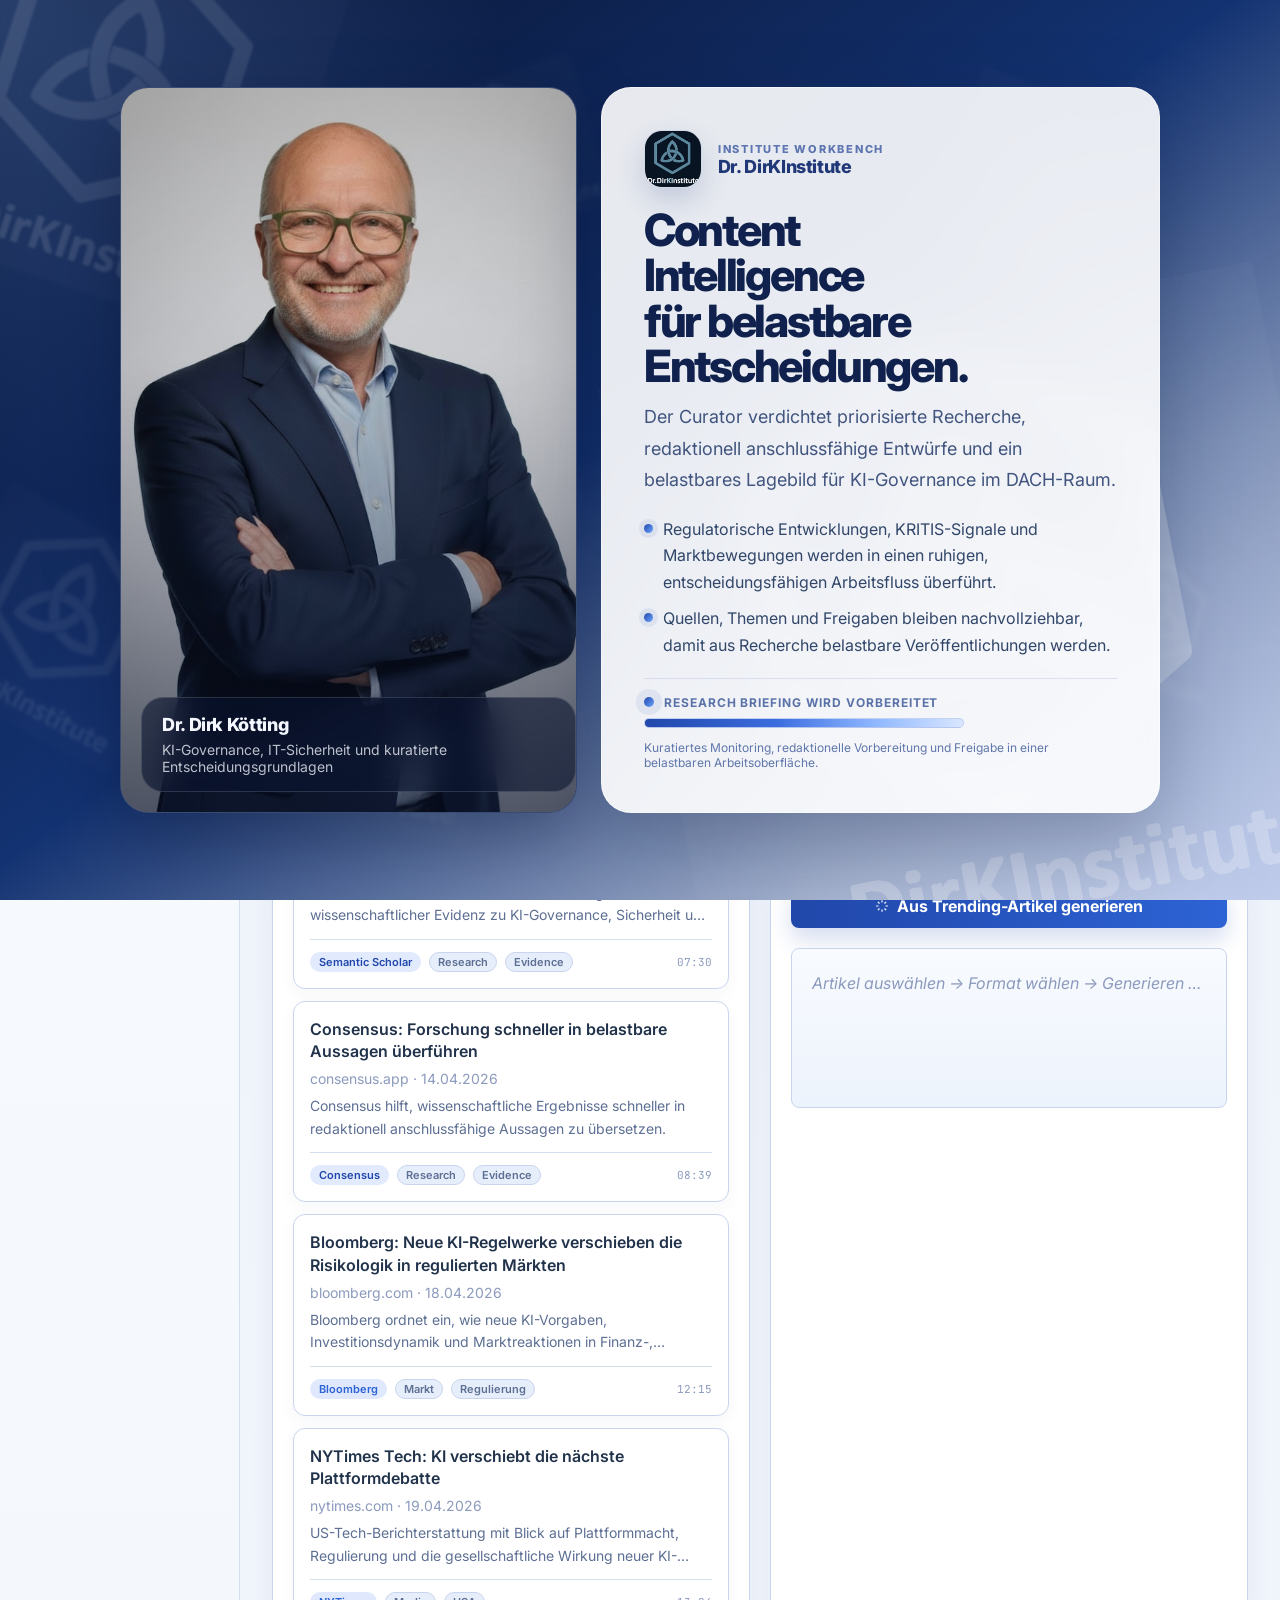
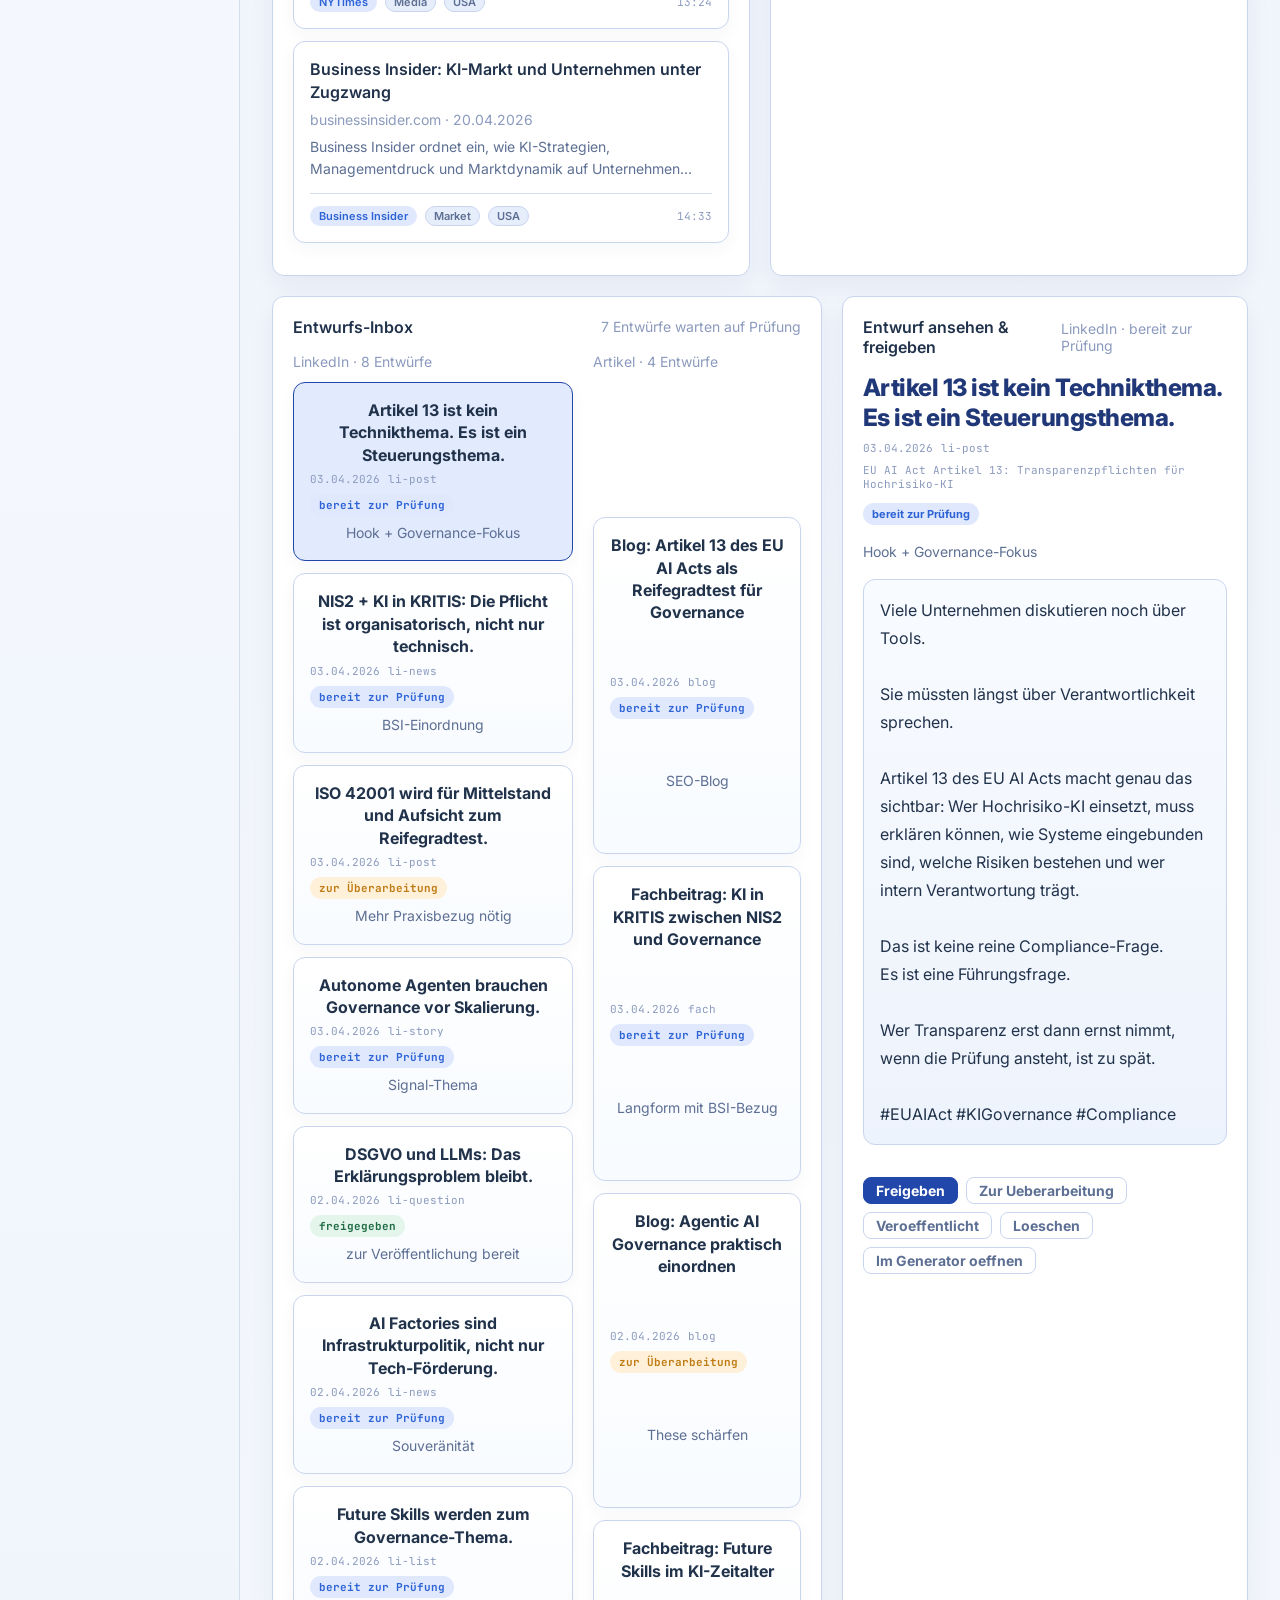
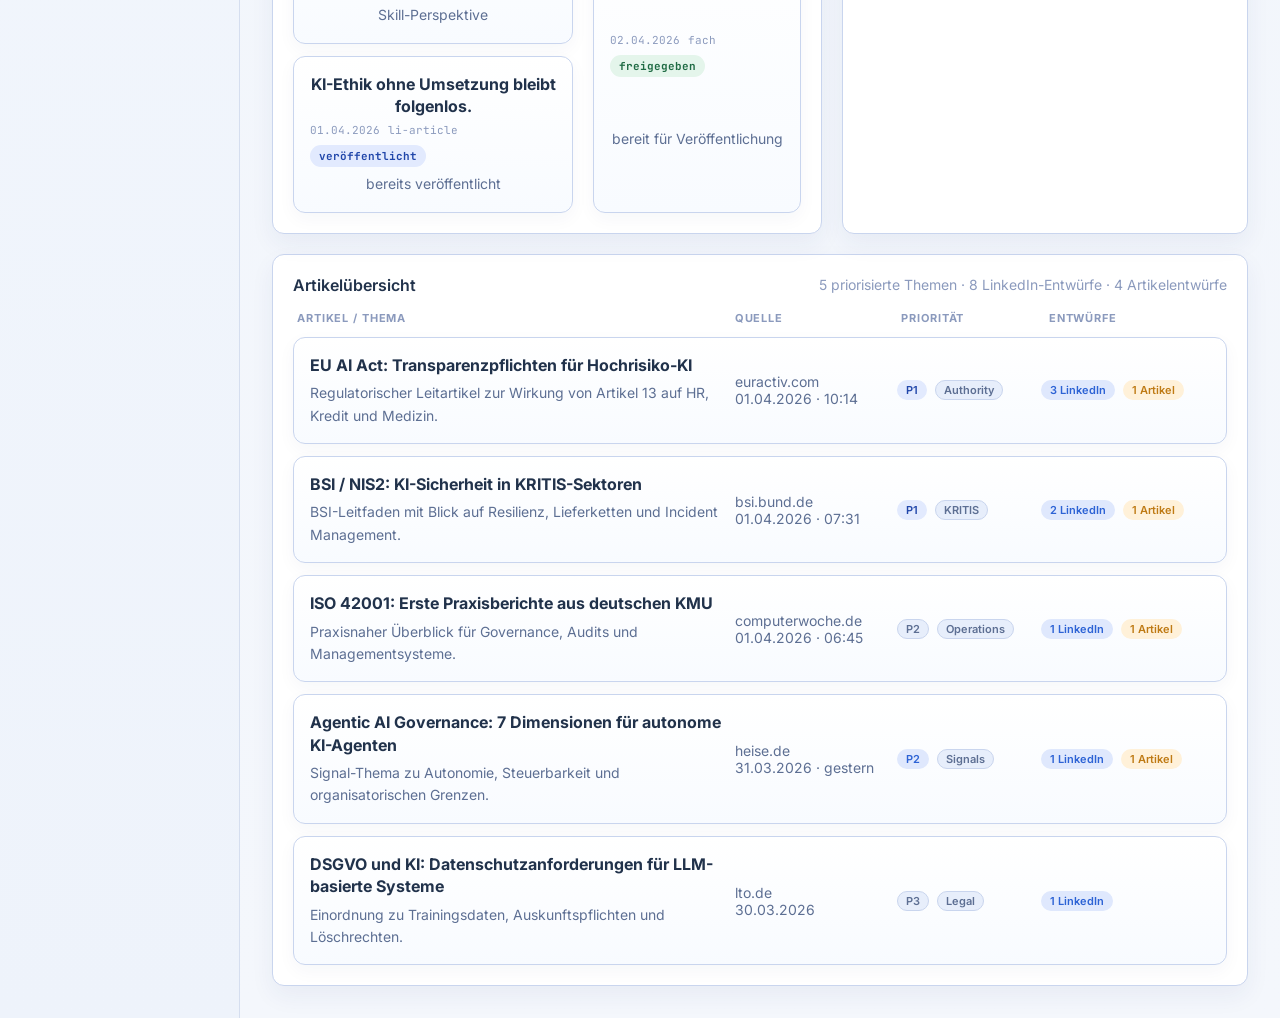
==== commit 2ccfe960: "Wire dashboard research status to sheet runs" ====
--- a/index.html
+++ b/index.html
@@ -277,6 +277,21 @@
 .generate-btn:hover{background:linear-gradient(90deg,#18378a 0%,#214fb3 100%);}
 
 .output-wrap{background:var(--color-surface);border:1px solid var(--color-border);border-radius:var(--radius-lg);padding:var(--space-5);box-shadow:var(--shadow-sm);}
+.hook-coach-shell{display:grid;gap:var(--space-4);}
+.hook-draft-field{min-height:108px;resize:vertical;}
+.hook-coach-empty{font-size:var(--text-sm);line-height:1.7;color:var(--color-text-muted);}
+.hook-coach-analysis{padding:var(--space-3);border-radius:var(--radius-md);background:linear-gradient(180deg,#f8fbff 0%,#eef4ff 100%);border:1px solid var(--color-border);font-size:var(--text-sm);line-height:1.7;color:var(--color-text);}
+.hook-coach-question{padding:var(--space-3);border-radius:var(--radius-md);background:var(--color-gold-hl);border:1px solid rgba(191,123,21,.18);font-size:var(--text-sm);line-height:1.7;color:#6d4d17;}
+.hook-variant-list{display:grid;gap:var(--space-3);}
+.hook-variant{padding:var(--space-4);border-radius:var(--radius-lg);border:1px solid var(--color-border);background:linear-gradient(180deg,#ffffff 0%,#f8fbff 100%);box-shadow:0 6px 18px rgba(24,46,110,0.04);}
+.hook-variant-head{display:flex;flex-wrap:wrap;align-items:center;justify-content:space-between;gap:var(--space-2);margin-bottom:var(--space-2);}
+.hook-variant-title{font-size:var(--text-sm);font-weight:700;color:#203878;}
+.hook-variant-copy{display:grid;gap:2px;padding:var(--space-3);border-radius:var(--radius-md);background:#0f214c;color:#f4f7ff;margin-bottom:var(--space-3);}
+.hook-variant-line{font-size:var(--text-base);font-weight:700;letter-spacing:-.02em;line-height:1.3;}
+.hook-variant-gap{height:10px;}
+.hook-variant-why{font-size:var(--text-xs);line-height:1.7;color:var(--color-text-muted);}
+.hook-variant-actions{display:flex;flex-wrap:wrap;gap:var(--space-2);margin-top:var(--space-3);}
+.hook-selected-note{font-size:var(--text-xs);color:var(--color-blue);font-weight:700;}
 .output-header{display:flex;align-items:center;justify-content:space-between;margin-bottom:var(--space-4);}
 .output-label{font-size:var(--text-xs);font-weight:700;letter-spacing:.06em;text-transform:uppercase;color:var(--color-primary);}
 .output-actions{display:flex;gap:var(--space-2);}
@@ -861,6 +876,27 @@
           <div class="card">
             <div class="card-header"><span class="card-title">📋 Format wählen</span></div>
 
+            <div class="card" id="hook-coach-card" style="margin-bottom:var(--space-5)">
+              <div class="card-header">
+                <span class="card-title">Hook Coach fuer LinkedIn</span>
+                <span class="micro-note" id="hook-coach-mode">Aktiv fuer LinkedIn-Formate</span>
+              </div>
+              <div class="hook-coach-shell">
+                <div class="input-group" style="margin-bottom:0">
+                  <label class="input-label">Aktuelle Hook / erster Entwurf</label>
+                  <textarea class="input-field hook-draft-field" id="hook-draft" placeholder="z.B. Viele Unternehmen reden ueber KI. Kaum jemand ueber Verantwortung."></textarea>
+                </div>
+                <div class="input-group" style="margin-bottom:0">
+                  <label class="input-label">Persoenlicher Bezug oder berufliche Perspektive</label>
+                  <input class="input-field" id="hook-angle" placeholder="z.B. Aus meiner Beratung sehe ich gerade drei typische Denkfehler in deutschen KMU.">
+                </div>
+                <div class="section-actions" style="margin-top:0">
+                  <button class="btn-sm p" type="button" id="hook-coach-btn" onclick="runHookCoach()">Hook Coach starten</button>
+                  <span class="micro-note" id="hook-coach-hint">Analysiert deine Hook und erzeugt 5 scroll-stoppende Varianten fuer LinkedIn.</span>
+                </div>
+              </div>
+            </div>
+
             <!-- LINKEDIN -->
             <div class="format-section-title">🔗 LinkedIn-Formate</div>
             <div class="format-grid">
@@ -951,6 +987,16 @@
 
         <!-- RIGHT: Output -->
         <div>
+          <div class="output-wrap" id="hook-coach-panel" style="margin-bottom:var(--space-5);display:none">
+            <div class="output-header">
+              <span class="output-label">Hook Coach</span>
+              <div class="output-actions">
+                <button class="btn-sm" type="button" onclick="clearHookCoach()">Zuruecksetzen</button>
+              </div>
+            </div>
+            <div id="hook-coach-out" class="hook-coach-empty">Noch keine Hook analysiert.</div>
+          </div>
+
           <div class="output-wrap">
             <div class="output-header">
               <span class="output-label" id="out-label">Ausgabe</span>
@@ -1205,6 +1251,7 @@
 <script>
 let fmt = 'li-post';
 let selectedArticle = 'EU AI Act: Finale Durchführungsbestimmungen – Artikel 13 Transparenz';
+let hookCoachState = { variants: [], selectedText: '', analysis: '', personalQuestion: '' };
 
 const outputs = {
   'li-post': `Viele Unternehmen werden 2026 kein KI-Problem haben.
@@ -1711,7 +1758,7 @@
   'li-news': 'LinkedIn News-Kommentar mit Einordnung und Relevanz fuer Unternehmen, 900-1500 Zeichen.',
   'li-article': 'LinkedIn Artikel mit Hook, klarer Struktur und Dr.-Dirk-Koetting-Tonalitaet, 900-1400 Woerter.',
   'blog': 'SEO-Blog-Artikel mit Zwischenueberschriften, klarer Suchintention und 800-1200 Woertern.',
-  'fach': 'Fachbeitrag mit sauberer Argumentation und 1500-2500 Woertern.',
+  'fach': 'Fachbeitrag mit sauberer Argumentation, 1500-2500 Woertern und mindestens 12000 Zeichen.',
   'news': 'Newsletter-Beitrag als kuratierte Einordnung, kompakt und scanbar, etwa 300-500 Woerter.',
   'exec': 'Executive Summary fuer C-Level, eine Seite, verdichtet, mit Implikationen und Empfehlung.',
   'diskussion': 'Diskussionsgrundlage mit Thesen, Gegenpositionen und Moderationsfragen.',
@@ -1773,7 +1820,9 @@
   clusters: 12,
   focus: 'Authority + Signals',
   percent: 0,
-  caption: 'idle'
+  caption: 'idle',
+  runName: 'Curator bereit',
+  summary: 'Noch kein synchronisierter Lauf vorhanden.'
 };
 const defaultDrafts = [
   { id: 'li-1', kind: 'linkedin', title: 'Artikel 13 ist kein Technikthema. Es ist ein Steuerungsthema.', articleTitle: 'EU AI Act Artikel 13: Transparenzpflichten für Hochrisiko-KI', format: 'li-post', status: 'review', date: '03.04.2026', note: 'Hook + Governance-Fokus', body: 'Viele Unternehmen diskutieren noch über Tools.\n\nSie müssten längst über Verantwortlichkeit sprechen.\n\nArtikel 13 des EU AI Acts macht genau das sichtbar: Wer Hochrisiko-KI einsetzt, muss erklären können, wie Systeme eingebunden sind, welche Risiken bestehen und wer intern Verantwortung trägt.\n\nDas ist keine reine Compliance-Frage.\nEs ist eine Führungsfrage.\n\nWer Transparenz erst dann ernst nimmt, wenn die Prüfung ansteht, ist zu spät.\n\n#EUAIAct #KIGovernance #Compliance' },
@@ -1816,6 +1865,66 @@
     hour: '2-digit',
     minute: '2-digit'
   }).format(date).replace(',', ' ·');
+}
+
+function formatRuntimeTimestamp(value) {
+  if (!value) return '';
+  if (typeof value === 'string' && value.includes('Â·')) return value;
+  const date = new Date(value);
+  if (Number.isNaN(date.getTime())) return String(value);
+  return formatResearchTimestamp(date);
+}
+
+function toPositiveInt(value, fallback = 0) {
+  const parsed = Number.parseInt(String(value ?? '').trim(), 10);
+  return Number.isFinite(parsed) && parsed >= 0 ? parsed : fallback;
+}
+
+function getLatestRunRecord(runs = []) {
+  if (!Array.isArray(runs) || !runs.length) return null;
+  const enriched = runs.map((run) => {
+    const finishedRaw = run['Finished At'] || run.finishedAt || run['Started At'] || run.startedAt || '';
+    const timestamp = Date.parse(finishedRaw);
+    return { ...run, __sort: Number.isNaN(timestamp) ? 0 : timestamp };
+  });
+  enriched.sort((a, b) => b.__sort - a.__sort);
+  return enriched[0] || null;
+}
+
+function applyRunRecordToResearchState(run, source = 'sheet') {
+  if (!run) return;
+
+  const runName = run['Run Name'] || run.runName || 'Research Run';
+  const status = (run.Status || run.status || 'completed').toLowerCase();
+  const summary = run.Summary || run.summary || `${runName} synchronisiert`;
+  const caption = status === 'completed' ? (source === 'sheet' ? 'sync' : 'complete') : status;
+
+  researchState = {
+    ...researchState,
+    lastResearch: formatRuntimeTimestamp(run['Finished At'] || run.finishedAt || run['Started At'] || run.startedAt || researchState.lastResearch),
+    sources: toPositiveInt(run.Quellen || run.sources, researchState.sources),
+    clusters: toPositiveInt(run.Cluster || run.clusters, researchState.clusters),
+    focus: String(run.Fokus || run.focus || researchState.focus || 'Top-Themen aktiv').trim() || 'Top-Themen aktiv',
+    percent: status === 'completed' ? 100 : researchState.percent,
+    caption,
+    runName,
+    summary
+  };
+
+  persistResearchState();
+  renderResearchState();
+
+  const statusText = document.getElementById('status-text');
+  if (statusText) statusText.textContent = source === 'sheet' ? `${runName} synchronisiert` : `${runName} abgeschlossen`;
+
+  const researchLabel = document.getElementById('research-label');
+  if (researchLabel) researchLabel.textContent = source === 'sheet' ? 'Research-Status · Job-Sync' : 'Recherche-Status';
+
+  const researchPhase = document.getElementById('research-phase');
+  if (researchPhase) researchPhase.textContent = runName;
+
+  const researchDetail = document.getElementById('research-detail');
+  if (researchDetail) researchDetail.textContent = summary;
 }
 
 function escapeHtml(value) {
@@ -2230,6 +2339,11 @@
       renderResearchInbox();
       if (sourceNote) sourceNote.textContent = `Google Sheets aktiv · ${currentSources.length} Quellen geladen`;
     }
+
+    const latestRun = getLatestRunRecord(data.runs || []);
+    if (latestRun) {
+      applyRunRecordToResearchState(latestRun, 'sheet');
+    }
     if (subtitle) subtitle.textContent = 'Themenfelder und Quell-URLs fuer die taegliche Recherche konfigurieren · Sync mit Google Sheets aktiv';
   } catch (error) {
     if (subtitle) subtitle.textContent = 'Themenfelder und Quell-URLs fuer die taegliche Recherche konfigurieren · Demo-Fallback aktiv';
@@ -2502,6 +2616,8 @@
   const progressFocus = document.getElementById('progress-focus');
   const researchPercent = document.getElementById('research-percent');
   const researchCaption = document.getElementById('research-caption');
+  const researchPhase = document.getElementById('research-phase');
+  const researchDetail = document.getElementById('research-detail');
   const fill = document.getElementById('pfill');
 
   if (lastResearch) lastResearch.textContent = researchState.lastResearch;
@@ -2510,6 +2626,8 @@
   if (progressFocus) progressFocus.textContent = researchState.focus;
   if (researchPercent) researchPercent.textContent = `${researchState.percent}%`;
   if (researchCaption) researchCaption.textContent = researchState.caption;
+  if (researchPhase && researchState.runName) researchPhase.textContent = researchState.runName;
+  if (researchDetail && researchState.summary) researchDetail.textContent = researchState.summary;
   if (fill) fill.style.width = `${researchState.percent}%`;
 }
 
@@ -2567,6 +2685,7 @@
   document.querySelectorAll('.format-card').forEach(c => c.classList.remove('selected'));
   el.classList.add('selected');
   fmt = f;
+  updateHookCoachState();
 }
 
 function loadAndGenerate(title) {
@@ -2631,6 +2750,163 @@
   return document.getElementById(id)?.value?.trim() || '';
 }
 
+function isLinkedInFormat(format = fmt) {
+  return liFormats.includes(format);
+}
+
+function resetHookCoachState() {
+  hookCoachState = { variants: [], selectedText: '', analysis: '', personalQuestion: '' };
+}
+
+function clearHookCoach() {
+  resetHookCoachState();
+  const panel = document.getElementById('hook-coach-panel');
+  const out = document.getElementById('hook-coach-out');
+  if (panel) panel.style.display = 'none';
+  if (out) out.innerHTML = 'Noch keine Hook analysiert.';
+}
+
+function updateHookCoachState() {
+  const isActive = isLinkedInFormat();
+  const button = document.getElementById('hook-coach-btn');
+  const mode = document.getElementById('hook-coach-mode');
+  const hint = document.getElementById('hook-coach-hint');
+  const card = document.getElementById('hook-coach-card');
+
+  if (button) {
+    button.disabled = !isActive;
+    button.style.opacity = isActive ? '1' : '.55';
+    button.style.cursor = isActive ? 'pointer' : 'not-allowed';
+  }
+
+  if (mode) {
+    mode.textContent = isActive ? 'Aktiv fuer LinkedIn-Formate' : 'Nur fuer LinkedIn-Formate aktiv';
+  }
+
+  if (hint) {
+    hint.textContent = isActive
+      ? 'Analysiert deine Hook und erzeugt 5 scroll-stoppende Varianten fuer LinkedIn.'
+      : 'Wechsle auf ein LinkedIn-Format, um Hook-Varianten zu erzeugen.';
+  }
+
+  if (card) {
+    card.style.opacity = isActive ? '1' : '.82';
+  }
+}
+
+function renderHookCoachResult(data) {
+  const panel = document.getElementById('hook-coach-panel');
+  const out = document.getElementById('hook-coach-out');
+  if (!panel || !out) return;
+
+  const variants = Array.isArray(data?.variants) ? data.variants : [];
+  hookCoachState.analysis = data?.analysis || '';
+  hookCoachState.personalQuestion = data?.personalQuestion || '';
+  hookCoachState.variants = variants;
+
+  const analysisHtml = data?.analysis
+    ? `<div class="hook-coach-analysis"><strong>Kurze Analyse:</strong> ${escapeHtml(data.analysis)}</div>`
+    : '';
+  const questionHtml = data?.personalQuestion
+    ? `<div class="hook-coach-question"><strong>Persoenlicher Bezug fehlt noch:</strong> ${escapeHtml(data.personalQuestion)}</div>`
+    : '';
+
+  const variantsHtml = variants.length ? `
+    <div class="hook-variant-list">
+      ${variants.map((variant, index) => {
+        const line1 = escapeHtml(variant.line1 || '');
+        const line2 = escapeHtml(variant.line2 || '');
+        const selectedText = `${variant.line1 || ''}${variant.line2 ? `\n\n${variant.line2}` : ''}`.trim();
+        const isSelected = selectedText && selectedText === hookCoachState.selectedText;
+        return `
+          <div class="hook-variant">
+            <div class="hook-variant-head">
+              <div class="hook-variant-title">Variante ${index + 1} - ${escapeHtml(variant.formula || 'Hook')}</div>
+              ${isSelected ? '<span class="hook-selected-note">Aktuell uebernommen</span>' : ''}
+            </div>
+            <div class="hook-variant-copy">
+              <div class="hook-variant-line">${line1 || '&nbsp;'}</div>
+              ${line2 ? '<div class="hook-variant-gap"></div><div class="hook-variant-line">' + line2 + '</div>' : ''}
+            </div>
+            <div class="hook-variant-why"><strong>Warum das funktioniert:</strong> ${escapeHtml(variant.why || 'Schafft mehr Neugier und klarere Positionierung.')}</div>
+            <div class="hook-variant-actions">
+              <button class="btn-sm p" type="button" onclick="applyHookVariant(${index})">Hook uebernehmen</button>
+            </div>
+          </div>
+        `;
+      }).join('')}
+    </div>
+  ` : '<div class="hook-coach-empty">Noch keine Varianten verfuegbar.</div>';
+
+  panel.style.display = 'block';
+  out.innerHTML = [analysisHtml, questionHtml, variantsHtml].filter(Boolean).join('');
+}
+
+async function runHookCoach() {
+  if (!isLinkedInFormat()) {
+    alert('Der Hook Coach ist nur fuer LinkedIn-Formate aktiv.');
+    return;
+  }
+
+  const writing = getWritingConfig();
+  if (writing.provider !== 'OpenAI') {
+    alert('Der Hook Coach ist aktuell nur mit OpenAI live angebunden.');
+    return;
+  }
+
+  const panel = document.getElementById('hook-coach-panel');
+  const out = document.getElementById('hook-coach-out');
+  if (panel) panel.style.display = 'block';
+  if (out) out.innerHTML = '<div class="hook-coach-empty">Analysiere Hook und erstelle Varianten ...</div>';
+
+  try {
+    const response = await fetch('/api/hook-coach', {
+      method: 'POST',
+      headers: { 'Content-Type': 'application/json' },
+      body: JSON.stringify({
+        provider: writing.provider,
+        model: normalizeModelName(writing.model),
+        articleTitle: selectedArticle,
+        currentHook: getFieldValue('hook-draft') || '',
+        personalAngle: getFieldValue('hook-angle') || '',
+        focus: getFieldValue('focus') || '',
+        tone: getFieldValue('tone') || 'auth',
+        topics: currentTopics
+          .filter((topic) => (topic.Aktiv || 'Ja').toLowerCase() !== 'nein')
+          .map((topic) => topic.Thema || topic.title)
+          .filter(Boolean)
+          .slice(0, 12)
+      })
+    });
+
+    const data = await response.json().catch(() => ({}));
+    if (!response.ok) {
+      throw new Error(data.error || 'Der Hook Coach konnte nicht gestartet werden.');
+    }
+
+    renderHookCoachResult(data);
+  } catch (error) {
+    if (out) {
+      out.innerHTML = `<div class="hook-coach-question"><strong>Hook Coach Fehler:</strong> ${escapeHtml(error?.message || 'Unbekannter Fehler.')}</div>`;
+    }
+  }
+}
+
+function applyHookVariant(index) {
+  const variant = hookCoachState.variants[index];
+  if (!variant) return;
+
+  const text = `${variant.line1 || ''}${variant.line2 ? `\n\n${variant.line2}` : ''}`.trim();
+  const draftField = document.getElementById('hook-draft');
+  if (draftField) draftField.value = text;
+  hookCoachState.selectedText = text;
+  renderHookCoachResult({
+    analysis: hookCoachState.analysis,
+    personalQuestion: hookCoachState.personalQuestion,
+    variants: hookCoachState.variants
+  });
+}
+
 function normalizeAudioProvider(label) {
   const map = {
     'OpenAI MP3': 'openai',
@@ -2744,6 +3020,8 @@
     requirement: formatSpecs[fmt] || 'Praezise, belastbare deutsche Fachkommunikation.',
     focus: getFieldValue('focus') || '',
     tone: getFieldValue('tone') || 'auth',
+    currentHook: getFieldValue('hook-draft') || '',
+    personalAngle: getFieldValue('hook-angle') || '',
     topics: currentTopics
       .filter((topic) => (topic.Aktiv || 'Ja').toLowerCase() !== 'nein')
       .map((topic) => topic.Thema || topic.title)
@@ -2824,12 +3102,9 @@
   const btn = document.getElementById('run-btn');
   const st = document.getElementById('status-text');
   const fill = document.getElementById('pfill');
-  const lastResearch = document.getElementById('last-research');
-  const progressSources = document.getElementById('progress-sources');
-  const progressClusters = document.getElementById('progress-clusters');
-  const progressFocus = document.getElementById('progress-focus');
   const researchPercent = document.getElementById('research-percent');
   const researchCaption = document.getElementById('research-caption');
+  const startedAtIso = new Date().toISOString();
 
   btn.textContent = 'Recherche läuft ...';
   st.textContent = 'Recherche läuft...';
@@ -2843,23 +3118,24 @@
       clearInterval(iv);
       const trackedSources = Math.floor(Math.random()*8+45);
       const clusterCount = Math.floor(Math.random()*5+10);
-      const timestamp = formatResearchTimestamp(new Date());
+      const finishedAt = new Date();
+      const finishedAtIso = finishedAt.toISOString();
       btn.innerHTML = '<svg width="13" height="13" viewBox="0 0 24 24" fill="currentColor"><polygon points="5,3 19,12 5,21"/></svg> Recherche starten';
-      st.textContent = '47 neue Artikel';
+      st.textContent = 'Manueller Research synchronisiert';
       document.getElementById('kpi-s').textContent = trackedSources;
-      if(lastResearch) lastResearch.textContent = timestamp;
-      if(progressSources) progressSources.textContent = trackedSources;
-      if(progressClusters) progressClusters.textContent = clusterCount;
-      if(progressFocus) progressFocus.textContent = 'Top-Themen aktiv';
-      researchState = {
-        lastResearch: timestamp,
-        sources: trackedSources,
-        clusters: clusterCount,
-        focus: 'Top-Themen aktiv',
-        percent: 100,
-        caption: 'complete'
+      const runRecord = {
+        'Run Name': 'Manueller Research',
+        Region: 'Dashboard',
+        'Started At': startedAtIso,
+        'Finished At': finishedAtIso,
+        Quellen: trackedSources,
+        Cluster: clusterCount,
+        Fokus: 'Top-Themen aktiv',
+        Status: 'completed',
+        Summary: 'Manuell gestartete Recherche wurde im Curator abgeschlossen.'
       };
-      persistResearchState();
+      applyRunRecordToResearchState(runRecord, 'manual');
+      writeSheetRow('run', runRecord).catch((error) => console.error('Run konnte nicht nach Google Sheets geschrieben werden.', error));
     }
     fill.style.width = Math.min(p,100) + '%';
   }, 280);
@@ -3086,6 +3362,7 @@
 
 initializeDashboardState();
 syncAudioButtons();
+updateHookCoachState();
 loadSheetData();
 
 // Splash screen
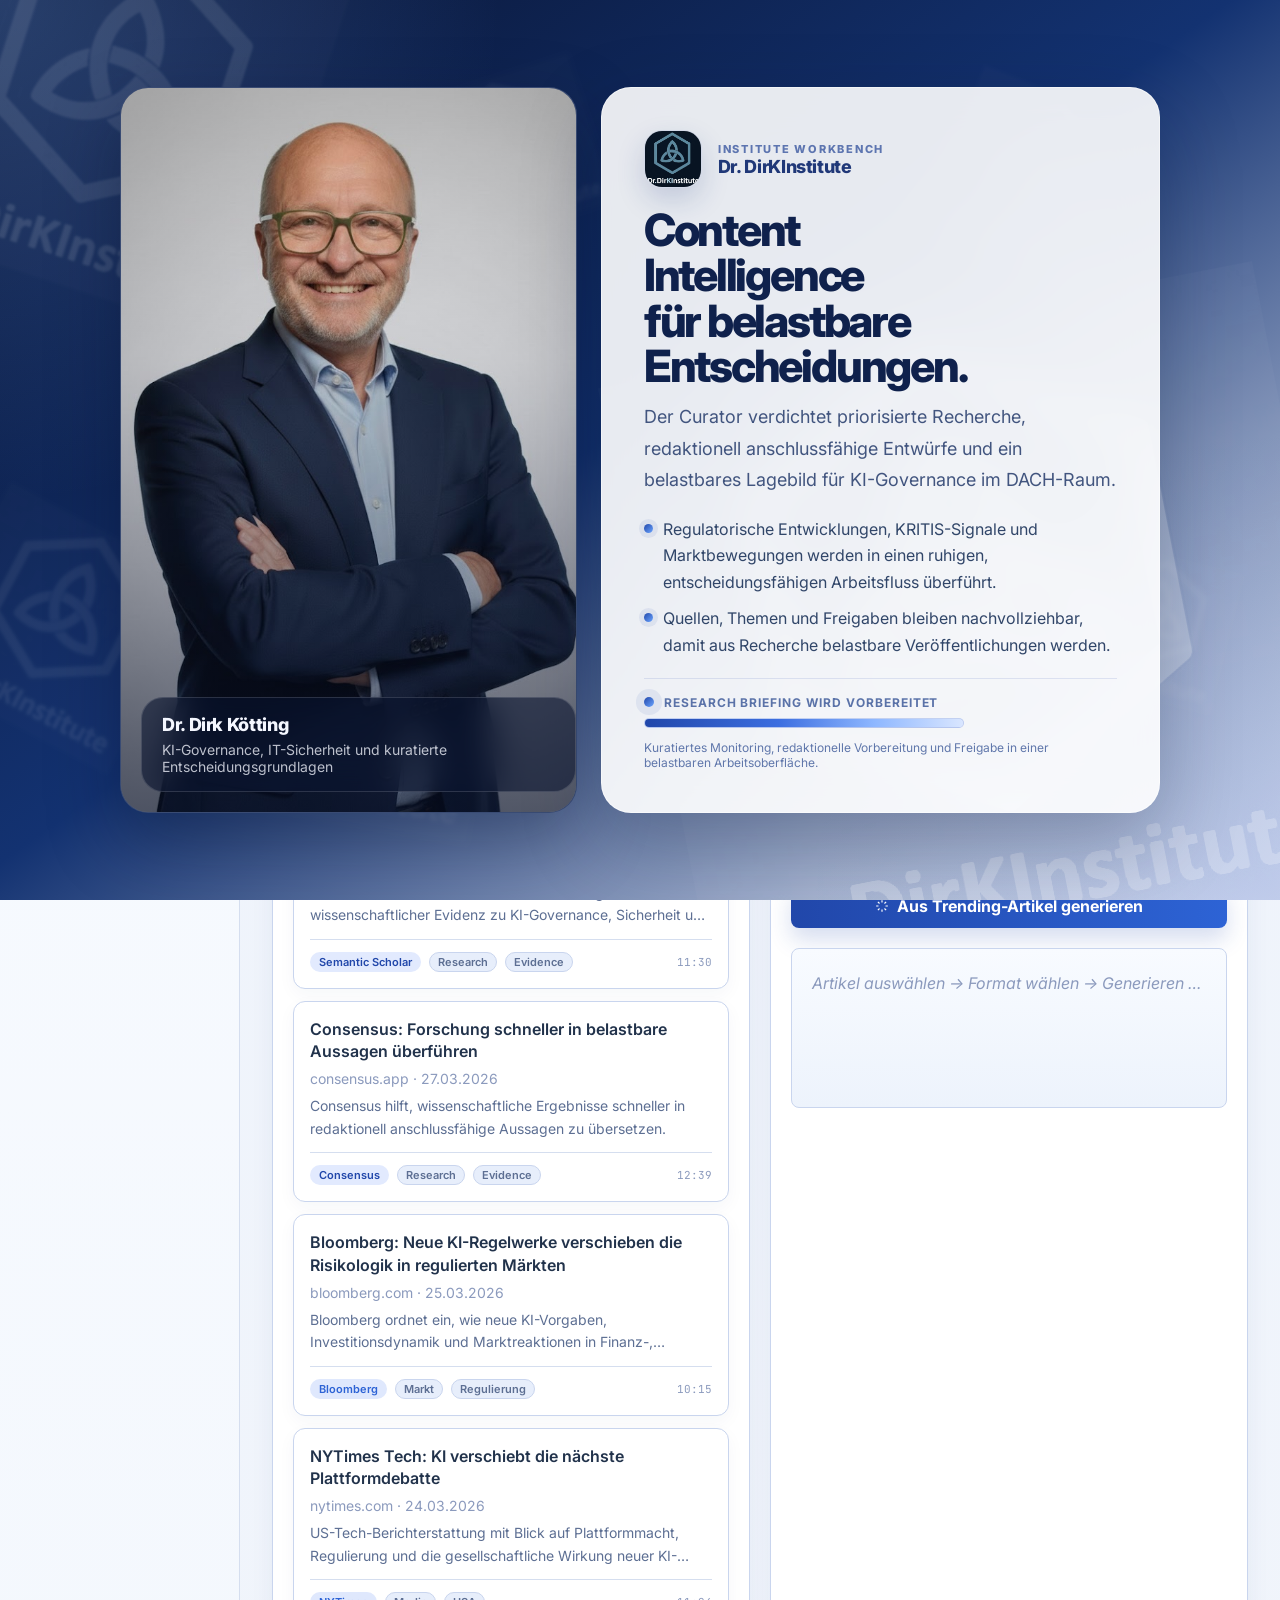
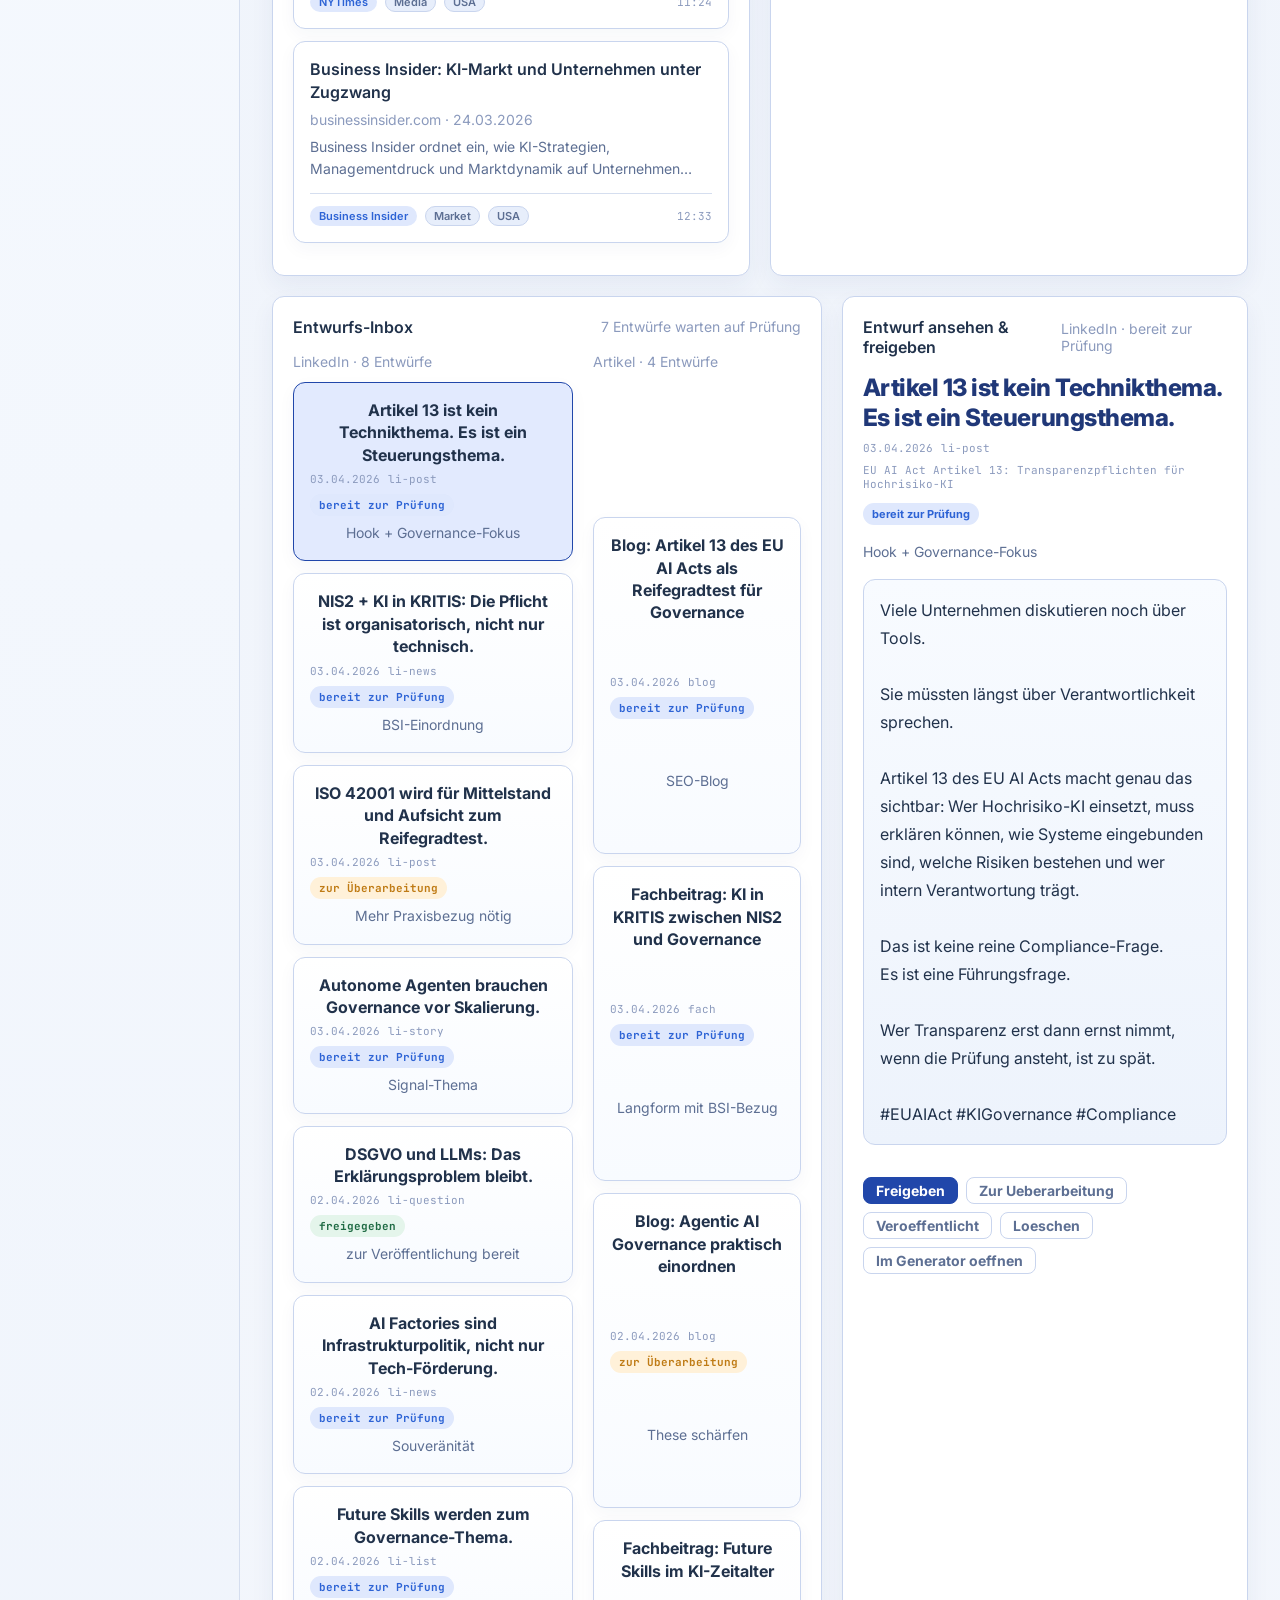
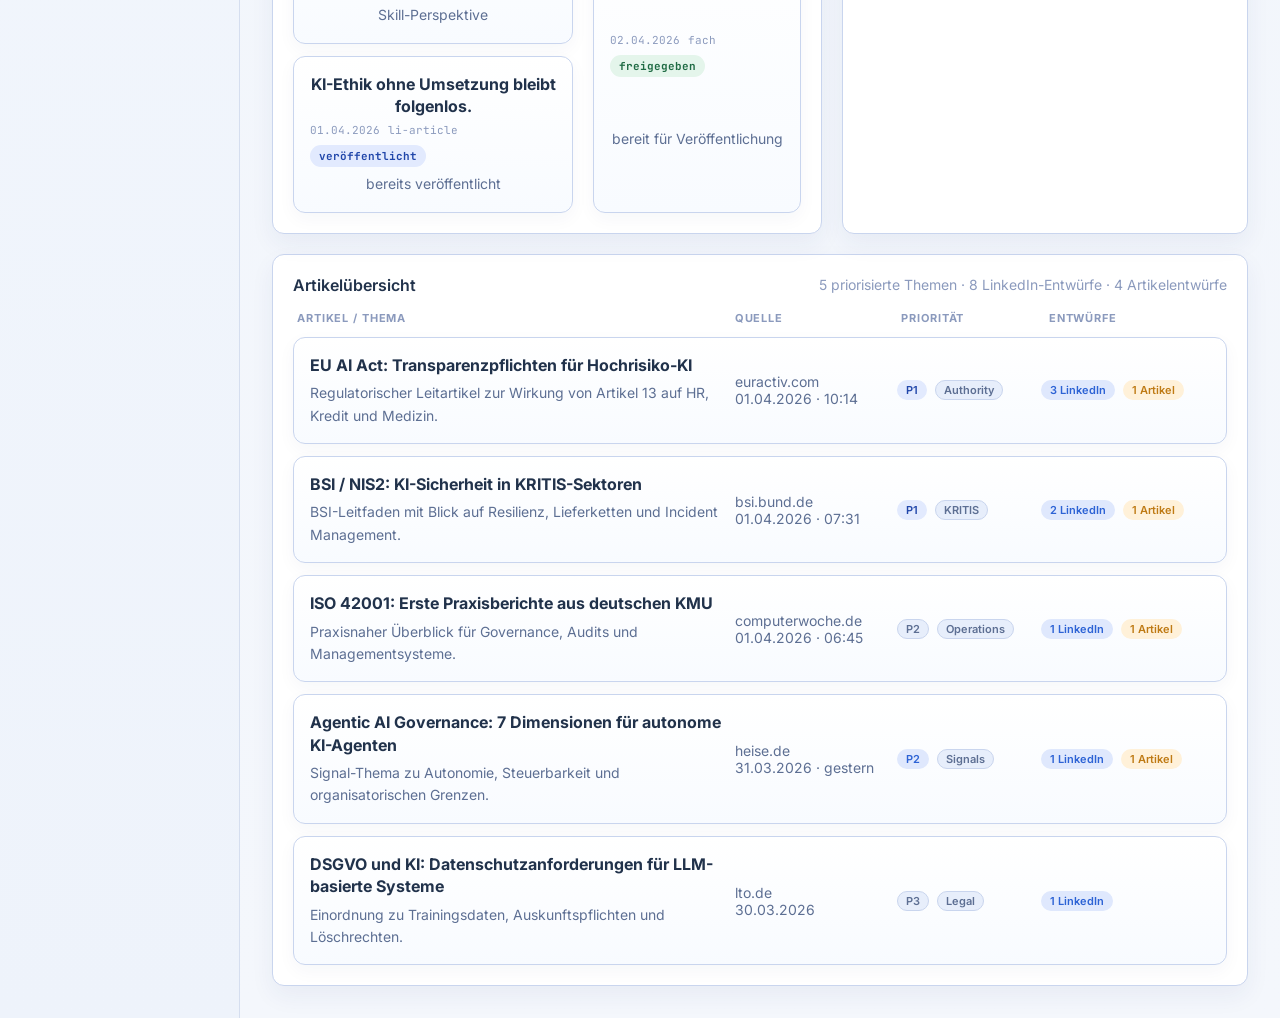
==== commit 9329dfe5: "Fix inbox dates relative to latest research" ====
--- a/index.html
+++ b/index.html
@@ -278,6 +278,9 @@
 
 .output-wrap{background:var(--color-surface);border:1px solid var(--color-border);border-radius:var(--radius-lg);padding:var(--space-5);box-shadow:var(--shadow-sm);}
 .hook-coach-shell{display:grid;gap:var(--space-4);}
+.hook-coach-toggle{display:flex;align-items:center;gap:10px;font-size:var(--text-sm);color:var(--color-text);}
+.hook-coach-toggle input{width:16px;height:16px;accent-color:var(--color-accent);}
+.hook-coach-toggle span{font-weight:600;}
 .hook-draft-field{min-height:108px;resize:vertical;}
 .hook-coach-empty{font-size:var(--text-sm);line-height:1.7;color:var(--color-text-muted);}
 .hook-coach-analysis{padding:var(--space-3);border-radius:var(--radius-md);background:linear-gradient(180deg,#f8fbff 0%,#eef4ff 100%);border:1px solid var(--color-border);font-size:var(--text-sm);line-height:1.7;color:var(--color-text);}
@@ -882,6 +885,10 @@
                 <span class="micro-note" id="hook-coach-mode">Aktiv fuer LinkedIn-Formate</span>
               </div>
               <div class="hook-coach-shell">
+                <label class="hook-coach-toggle" for="hook-coach-enabled">
+                  <input type="checkbox" id="hook-coach-enabled" checked onchange="updateHookCoachState()">
+                  <span>Hook Coach aktivieren</span>
+                </label>
                 <div class="input-group" style="margin-bottom:0">
                   <label class="input-label">Aktuelle Hook / erster Entwurf</label>
                   <textarea class="input-field hook-draft-field" id="hook-draft" placeholder="z.B. Viele Unternehmen reden ueber KI. Kaum jemand ueber Verantwortung."></textarea>
@@ -936,6 +943,12 @@
                 <div class="format-label">LinkedIn Artikel</div>
                 <div class="format-desc">Langer Fachbeitrag</div>
               </div>
+              <div class="format-card li-card" onclick="selectFmt(this,'li-carousel')">
+                <span class="format-limit">8-10</span>
+                <div class="format-icon">🎠</div>
+                <div class="format-label">LinkedIn Carousel</div>
+                <div class="format-desc">Slide-fuer-Slide Outline</div>
+              </div>
             </div>
 
             <!-- ARTIKEL -->
@@ -1530,6 +1543,38 @@
 Er schafft die Grundlage für vertrauenswürdige, belastbare und dauerhaft führbare KI-Systeme.
 
 Und genau darum wird es 2026 gehen.`,
+  'li-carousel': `**Slide 1 - Titel**
+Der Mittelstand hat kein Forschungsproblem.
+
+Er hat ein Übersetzungsproblem.
+
+**Slide 2 - Realität**
+Forschung ist da.
+Im Unternehmen kommt davon oft erstaunlich wenig an.
+
+**Slide 3 - Kernproblem**
+Die Lücke liegt selten in der Idee.
+Sie liegt zwischen Erkenntnis und Entscheidung.
+
+**Slide 4 - Warum das passiert**
+Hochschule optimiert auf Publikation.
+Unternehmen optimiert auf Wirkung, Tempo und Verantwortung.
+
+**Slide 5 - Hebel 1**
+Den Übersetzungsauftrag explizit vergeben.
+Wer macht aus Erkenntnissen eine Entscheidungsvorlage?
+
+**Slide 6 - Hebel 2**
+Governance vor Kooperation klären.
+IP, EU AI Act und Verwertungslogik zuerst.
+
+**Slide 7 - Hebel 3**
+ROI-Anker vor Projektstart setzen.
+Welche Entscheidung wird später anders getroffen?
+
+**Slide 8 - Schlussfolie**
+Forschung ist kein Wettbewerbsvorteil.
+Die Fähigkeit, sie in Handlung zu übersetzen, schon.`,
   'blog': `**EU AI Act Artikel 13: Was die neuen Transparenzpflichten für Unternehmen jetzt konkret bedeuten**
 
 Die neuen Transparenzpflichten des EU AI Acts werden für viele Unternehmen schneller relevant, als es derzeit intern wahrgenommen wird. Mit der Konkretisierung von Artikel 13 rückt nicht mehr nur die Frage in den Vordergrund, *ob* KI reguliert wird, sondern *wie* Organisationen den Einsatz ihrer Systeme nachvollziehbar, dokumentiert und gegenüber Betroffenen erklärbar machen. Gerade für mittelständische Unternehmen ist das ein Wendepunkt: Wer KI in HR, Kreditbewertung, Diagnostik oder sensiblen Entscheidungsprozessen einsetzt, muss künftig sehr viel genauer darlegen können, wie diese Systeme arbeiten und wie sie kontrolliert werden.
@@ -1749,7 +1794,7 @@
 **Bottom Line:** Compliance ist in 3 Monaten erreichbar – mit dem richtigen Framework. Ohne: kritisch.`
 };
 
-const liFormats = ['li-post','li-story','li-list','li-question','li-news','li-article'];
+const liFormats = ['li-post','li-story','li-list','li-question','li-news','li-article','li-carousel'];
 const formatSpecs = {
   'li-post': 'LinkedIn Post, 900-1500 Zeichen, klarer Hook in den ersten 2-3 Zeilen, sachlich-autoritativer DACH-Ton.',
   'li-story': 'LinkedIn Story-Post, 900-1600 Zeichen, szenischer Einstieg, kurze Absaetze, glaubwuerdig statt werblich.',
@@ -1757,6 +1802,7 @@
   'li-question': 'LinkedIn Frage-Post mit fachlich starkem Einstieg und klarer Abschlussfrage, 800-1400 Zeichen.',
   'li-news': 'LinkedIn News-Kommentar mit Einordnung und Relevanz fuer Unternehmen, 900-1500 Zeichen.',
   'li-article': 'LinkedIn Artikel mit Hook, klarer Struktur und Dr.-Dirk-Koetting-Tonalitaet, 900-1400 Woerter.',
+  'li-carousel': 'LinkedIn Carousel als Slide-by-Slide-Konzept mit starkem Hook auf Slide 1, 8-10 Slides, klare Ueberschriften und kurze Kernaussagen pro Slide.',
   'blog': 'SEO-Blog-Artikel mit Zwischenueberschriften, klarer Suchintention und 800-1200 Woertern.',
   'fach': 'Fachbeitrag mit sauberer Argumentation, 1500-2500 Woertern und mindestens 12000 Zeichen.',
   'news': 'Newsletter-Beitrag als kuratierte Einordnung, kompakt und scanbar, etwa 300-500 Woerter.',
@@ -1873,6 +1919,62 @@
   const date = new Date(value);
   if (Number.isNaN(date.getTime())) return String(value);
   return formatResearchTimestamp(date);
+}
+
+function parseResearchAnchorDate(value = researchState.lastResearch) {
+  if (!value) return new Date();
+  if (value instanceof Date && !Number.isNaN(value.getTime())) return new Date(value.getTime());
+
+  const raw = String(value).replace(/\s+/g, ' ').trim();
+  const match = raw.match(/(\d{2})\.(\d{2})\.(\d{4})\s*[·\u00b7]?\s*(\d{2}):(\d{2})/);
+  if (match) {
+    const [, day, month, year, hour, minute] = match;
+    return new Date(Number(year), Number(month) - 1, Number(day), Number(hour), Number(minute));
+  }
+
+  const parsedDate = new Date(raw);
+  return Number.isNaN(parsedDate.getTime()) ? new Date() : parsedDate;
+}
+
+function formatInboxDateLabel(date) {
+  return new Intl.DateTimeFormat('de-DE', {
+    day: '2-digit',
+    month: '2-digit',
+    year: 'numeric'
+  }).format(date);
+}
+
+function formatInboxTimeLabel(date) {
+  return new Intl.DateTimeFormat('de-DE', {
+    hour: '2-digit',
+    minute: '2-digit'
+  }).format(date);
+}
+
+function buildInboxTimestamp(index = 0, options = {}) {
+  const {
+    baseHour = 8,
+    hourSpread = 5,
+    minuteStep = 7,
+    itemsPerDay = 3
+  } = options;
+
+  const anchor = parseResearchAnchorDate();
+  const safeAnchor = anchor > new Date() ? new Date() : anchor;
+  const result = new Date(safeAnchor.getTime());
+  const dayOffset = Math.floor(index / itemsPerDay);
+  const hourOffset = index % Math.max(1, hourSpread);
+  result.setDate(result.getDate() - dayOffset);
+  result.setHours(Math.max(6, baseHour + hourOffset), (index * minuteStep) % 60, 0, 0);
+
+  if (result > safeAnchor) {
+    result.setTime(safeAnchor.getTime());
+  }
+
+  return {
+    date: formatInboxDateLabel(result),
+    time: formatInboxTimeLabel(result)
+  };
 }
 
 function toPositiveInt(value, fallback = 0) {
@@ -2162,14 +2264,12 @@
     const pattern = patterns.find((entry) => entry.match.test(text));
     if (!pattern) return [];
 
-    const day = String((index % 18) + 3).padStart(2, '0');
-    const hour = String(7 + (index % 10)).padStart(2, '0');
-    const minute = String((index * 9) % 60).padStart(2, '0');
+    const stamp = buildInboxTimestamp(index, { baseHour: 7, hourSpread: 6, minuteStep: 9, itemsPerDay: 2 });
     return [enrichResearchItem({
       ...pattern.item,
       source: inferSourceDomain(source.URL || ''),
-      date: `${day}.04.2026`,
-      time: `${hour}:${minute}`
+      date: stamp.date,
+      time: stamp.time
     }, source)];
   });
 }
@@ -2200,15 +2300,13 @@
     const fragment = titleFragments[idx % titleFragments.length];
     const domain = inferSourceDomain(source.URL || '');
     const category = source.Kategorie || 'Research';
-    const day = String((idx % 18) + 3).padStart(2, '0');
-    const hour = String(8 + (idx % 9)).padStart(2, '0');
-    const minute = String((idx * 7) % 60).padStart(2, '0');
+    const stamp = buildInboxTimestamp(idx + sourceDrivenItems.length, { baseHour: 8, hourSpread: 5, minuteStep: 7, itemsPerDay: 3 });
     items.push(enrichResearchItem({
       title: `${topic}: ${fragment}`,
       articleTitle: `${topic}: ${fragment}`,
       source: domain,
-      date: `${day}.04.2026`,
-      time: `${hour}:${minute}`,
+      date: stamp.date,
+      time: stamp.time,
       excerpt: `${source.Titel || category} liefert neue Hinweise für ${topic} mit Blick auf Verantwortung, Priorisierung und belastbare Umsetzung in Organisationen.`,
       tags: [topic, category, source.Region || 'Global'],
       accent: idx % 3 === 0 ? 'p' : idx % 3 === 1 ? 'b' : ''
@@ -2768,30 +2866,48 @@
 
 function updateHookCoachState() {
   const isActive = isLinkedInFormat();
+  const checkbox = document.getElementById('hook-coach-enabled');
   const button = document.getElementById('hook-coach-btn');
   const mode = document.getElementById('hook-coach-mode');
   const hint = document.getElementById('hook-coach-hint');
   const card = document.getElementById('hook-coach-card');
+  const draft = document.getElementById('hook-draft');
+  const angle = document.getElementById('hook-angle');
+  const isEnabled = Boolean(checkbox?.checked) && isActive;
+
+  if (checkbox) {
+    checkbox.disabled = !isActive;
+  }
 
   if (button) {
-    button.disabled = !isActive;
-    button.style.opacity = isActive ? '1' : '.55';
-    button.style.cursor = isActive ? 'pointer' : 'not-allowed';
+    button.disabled = !isEnabled;
+    button.style.opacity = isEnabled ? '1' : '.55';
+    button.style.cursor = isEnabled ? 'pointer' : 'not-allowed';
   }
 
   if (mode) {
-    mode.textContent = isActive ? 'Aktiv fuer LinkedIn-Formate' : 'Nur fuer LinkedIn-Formate aktiv';
+    mode.textContent = !isActive
+      ? 'Nur fuer LinkedIn-Formate verfuegbar'
+      : (checkbox?.checked ? 'Aktiv fuer dieses LinkedIn-Format' : 'Per Haekchen aktivierbar');
   }
 
   if (hint) {
-    hint.textContent = isActive
+    hint.textContent = isEnabled
       ? 'Analysiert deine Hook und erzeugt 5 scroll-stoppende Varianten fuer LinkedIn.'
-      : 'Wechsle auf ein LinkedIn-Format, um Hook-Varianten zu erzeugen.';
+      : (!isActive
+        ? 'Wechsle auf ein LinkedIn-Format, um Hook-Varianten zu erzeugen.'
+        : 'Setze das Haekchen, um den Hook Coach fuer dieses Format zu nutzen.');
   }
 
   if (card) {
     card.style.opacity = isActive ? '1' : '.82';
   }
+
+  [draft, angle].forEach((field) => {
+    if (!field) return;
+    field.disabled = !isEnabled;
+    field.style.opacity = isEnabled ? '1' : '.72';
+  });
 }
 
 function renderHookCoachResult(data) {
@@ -2845,6 +2961,11 @@
 async function runHookCoach() {
   if (!isLinkedInFormat()) {
     alert('Der Hook Coach ist nur fuer LinkedIn-Formate aktiv.');
+    return;
+  }
+
+  if (!document.getElementById('hook-coach-enabled')?.checked) {
+    alert('Bitte aktiviere zuerst den Hook Coach per Haekchen.');
     return;
   }
 
@@ -3014,14 +3135,15 @@
 }
 
 function buildPromptPayload() {
+  const hookCoachEnabled = isLinkedInFormat() && Boolean(document.getElementById('hook-coach-enabled')?.checked);
   return {
     articleTitle: selectedArticle,
     format: fmt,
     requirement: formatSpecs[fmt] || 'Praezise, belastbare deutsche Fachkommunikation.',
     focus: getFieldValue('focus') || '',
     tone: getFieldValue('tone') || 'auth',
-    currentHook: getFieldValue('hook-draft') || '',
-    personalAngle: getFieldValue('hook-angle') || '',
+    currentHook: hookCoachEnabled ? (getFieldValue('hook-draft') || '') : '',
+    personalAngle: hookCoachEnabled ? (getFieldValue('hook-angle') || '') : '',
     topics: currentTopics
       .filter((topic) => (topic.Aktiv || 'Ja').toLowerCase() !== 'nein')
       .map((topic) => topic.Thema || topic.title)
